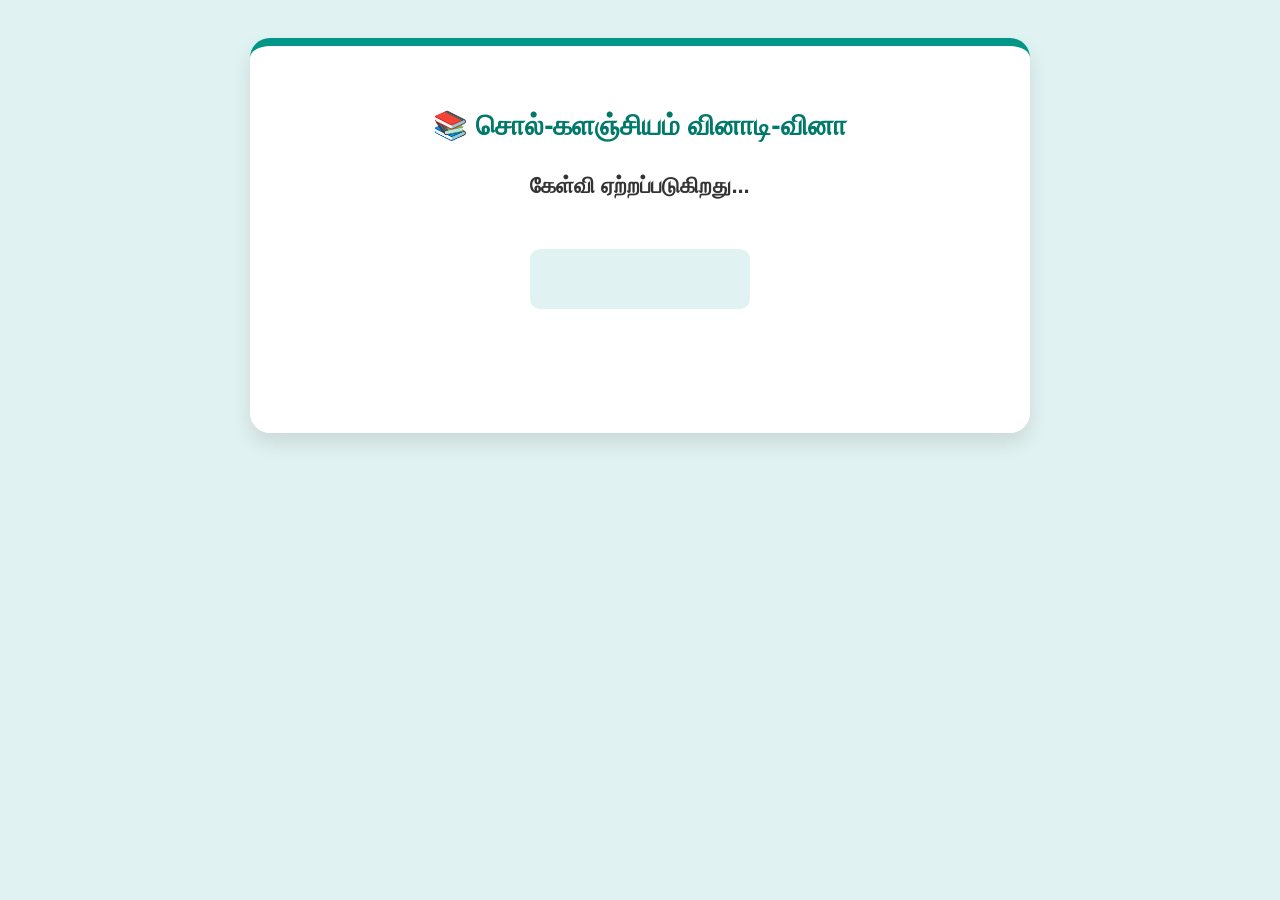
==== templates/index.html @ d29a8663 "Add files via upload" ====
<!DOCTYPE html>
<html lang="ta">
<head>
    <meta charset="UTF-8">
    <title>சொல்-களஞ்சியம்</title>
    <style>
        body { font-family: 'Segoe UI', Tahoma, Geneva, Verdana, sans-serif; background-color: #e0f2f1; text-align: center; padding: 30px; }
        .card { background: white; padding: 40px; border-radius: 20px; box-shadow: 0 10px 20px rgba(0,0,0,0.1); max-width: 700px; margin: auto; border-top: 8px solid #009688; }
        h2 { color: #00796b; margin-bottom: 30px; font-size: 28px;}
        .question { font-size: 22px; color: #333; margin-bottom: 15px; font-weight: bold;}
        .sentence { font-size: 20px; color: #555; margin-bottom: 30px; line-height: 1.5; }
        .letters-container { margin-top: 20px; min-height: 60px; }
        .letter-btn { background-color: #ff9800; color: white; border: none; padding: 15px 25px; font-size: 26px; margin: 8px; border-radius: 12px; cursor: pointer; box-shadow: 0 5px #e68a00; transition: 0.2s; font-weight: bold;}
        .letter-btn:active { box-shadow: 0 0 #e68a00; transform: translateY(5px); }
        .answer-box { font-size: 28px; font-weight: bold; color: #00796b; margin-top: 20px; min-height: 40px; padding: 10px; border-radius: 10px; background-color: #e0f2f1; display: inline-block; min-width: 200px; }
        .next-btn { background-color: #4CAF50; color: white; padding: 12px 25px; font-size: 20px; border: none; border-radius: 8px; cursor: pointer; margin-top: 30px; display: none; box-shadow: 0 4px #388E3C; }
        .next-btn:active { box-shadow: 0 0 #388E3C; transform: translateY(4px); }
        .blank { color: #ff5722; font-weight: bold; }
    </style>
</head>
<body>
    <div class="card">
        <h2>📚 சொல்-களஞ்சியம் வினாடி-வினா</h2>
        <div id="question" class="question">கேள்வி ஏற்றப்படுகிறது...</div>
        <div id="sentence" class="sentence"></div>
        
        <div id="answer-area" class="answer-box">விடையைச் சேர்க்கவும்</div><br>
        <div id="letters-area" class="letters-container"></div>
        
        <button id="next-btn" class="next-btn" onclick="fetchQuestion()">அடுத்த கேள்வி ➔</button>
    </div>

    <script>
        let currentCorrectWord = "";
        let currentAnswer = "";

        function fetchQuestion() {
            document.getElementById('next-btn').style.display = 'none';
            document.getElementById('answer-area').innerHTML = "";
            document.getElementById('answer-area').style.color = "#00796b";
            currentAnswer = "";
            
            fetch('/get_question')
                .then(response => response.json())
                .then(data => {
                    document.getElementById('question').innerHTML = "❓ " + data.question;
                    document.getElementById('sentence').innerHTML = data.sentence;
                    currentCorrectWord = data.correct_word;
                    
                    let lettersHTML = "";
                    data.jumbled_letters.forEach(letter => {
                        lettersHTML += `<button class="letter-btn" onclick="addLetter('${letter}', this)">${letter}</button>`;
                    });
                    document.getElementById('letters-area').innerHTML = lettersHTML;
                });
        }

        function addLetter(letter, btnElement) {
            currentAnswer += letter;
            document.getElementById('answer-area').innerHTML = currentAnswer;
            btnElement.style.display = 'none'; 
            
            if (currentAnswer.length === currentCorrectWord.length) {
                if (currentAnswer === currentCorrectWord) {
                    document.getElementById('answer-area').innerHTML += " ✅ சிறப்பு!";
                    document.getElementById('answer-area').style.color = "green";
                    document.getElementById('next-btn').style.display = 'inline-block';
                } else {
                    document.getElementById('answer-area').innerHTML += " ❌ தவறு";
                    document.getElementById('answer-area').style.color = "red";
                    setTimeout(() => {
                        document.getElementById('answer-area').innerHTML = "";
                        currentAnswer = "";
                        let buttons = document.querySelectorAll('.letter-btn');
                        buttons.forEach(btn => btn.style.display = 'inline-block');
                    }, 1500);
                }
            }
        }

        window.onload = fetchQuestion; 
    </script>
</body>
</html>
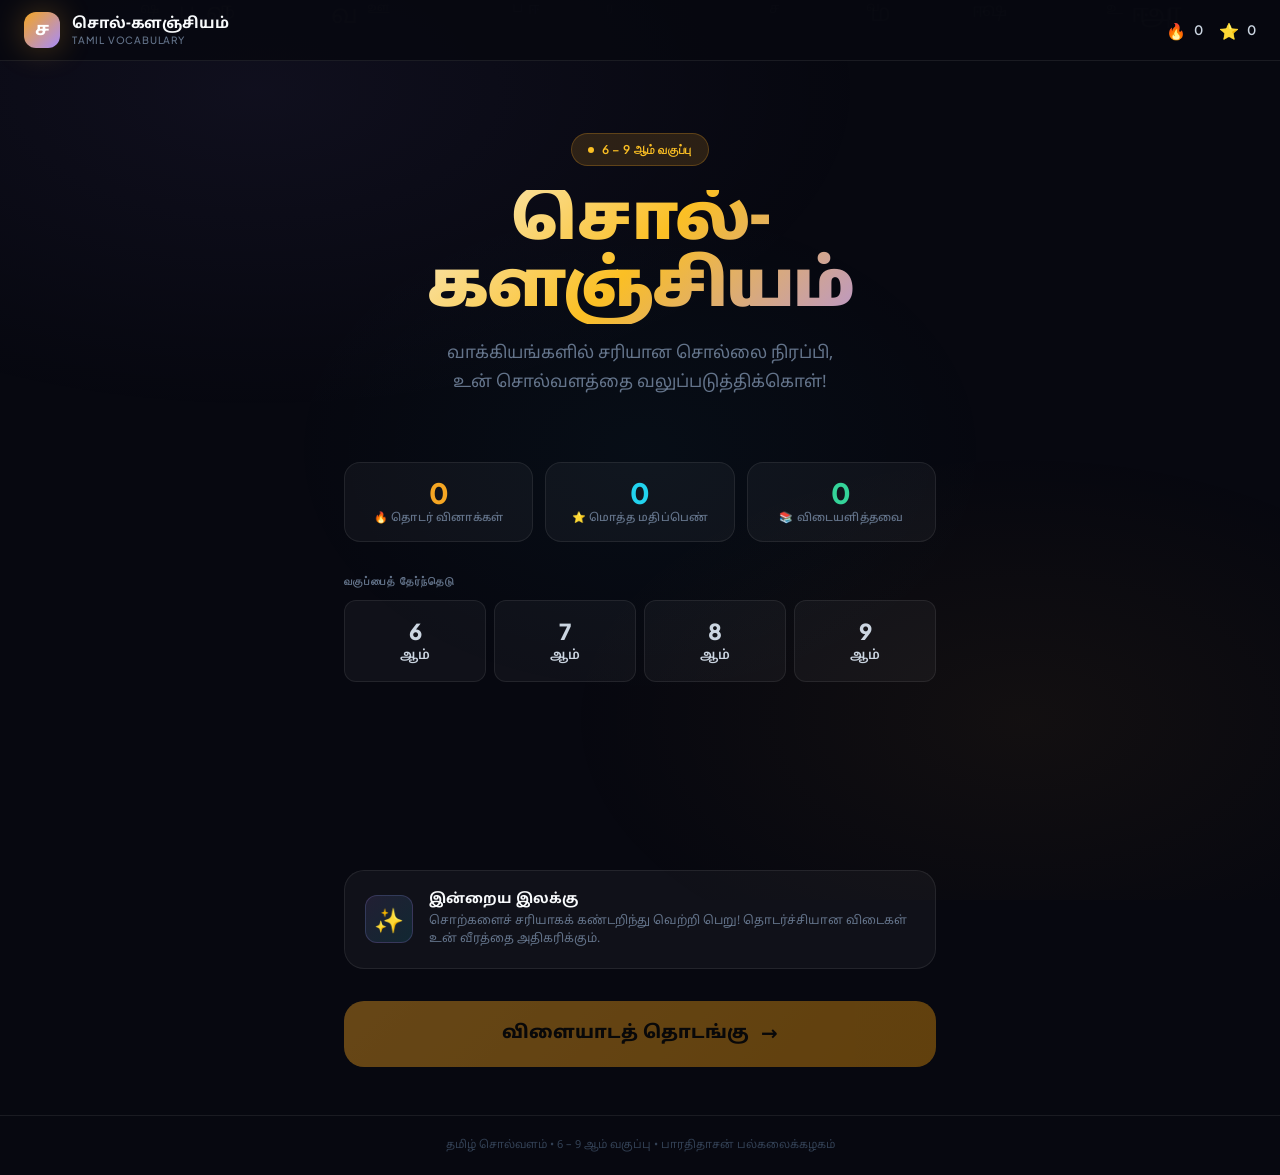
==== commit 4ac4823a: "Update index.html" ====
--- a/templates/index.html
+++ b/templates/index.html
@@ -1,85 +1,2337 @@
-
 <!DOCTYPE html>
-<html lang="ta">
+<html lang="ta" dir="ltr">
 <head>
-    <meta charset="UTF-8">
-    <title>சொல்-களஞ்சியம்</title>
-    <style>
-        body { font-family: 'Segoe UI', Tahoma, Geneva, Verdana, sans-serif; background-color: #e0f2f1; text-align: center; padding: 30px; }
-        .card { background: white; padding: 40px; border-radius: 20px; box-shadow: 0 10px 20px rgba(0,0,0,0.1); max-width: 700px; margin: auto; border-top: 8px solid #009688; }
-        h2 { color: #00796b; margin-bottom: 30px; font-size: 28px;}
-        .question { font-size: 22px; color: #333; margin-bottom: 15px; font-weight: bold;}
-        .sentence { font-size: 20px; color: #555; margin-bottom: 30px; line-height: 1.5; }
-        .letters-container { margin-top: 20px; min-height: 60px; }
-        .letter-btn { background-color: #ff9800; color: white; border: none; padding: 15px 25px; font-size: 26px; margin: 8px; border-radius: 12px; cursor: pointer; box-shadow: 0 5px #e68a00; transition: 0.2s; font-weight: bold;}
-        .letter-btn:active { box-shadow: 0 0 #e68a00; transform: translateY(5px); }
-        .answer-box { font-size: 28px; font-weight: bold; color: #00796b; margin-top: 20px; min-height: 40px; padding: 10px; border-radius: 10px; background-color: #e0f2f1; display: inline-block; min-width: 200px; }
-        .next-btn { background-color: #4CAF50; color: white; padding: 12px 25px; font-size: 20px; border: none; border-radius: 8px; cursor: pointer; margin-top: 30px; display: none; box-shadow: 0 4px #388E3C; }
-        .next-btn:active { box-shadow: 0 0 #388E3C; transform: translateY(4px); }
-        .blank { color: #ff5722; font-weight: bold; }
-    </style>
+<meta charset="UTF-8">
+<meta name="viewport" content="width=device-width, initial-scale=1.0, viewport-fit=cover">
+<meta name="theme-color" content="#0C0E1A">
+<meta name="description" content="சொல்-களஞ்சியம் — 6 முதல் 9 ஆம் வகுப்பு மாணவர்களுக்கான தமிழ் சொல்வளம் வினாடிவினா">
+<title>சொல்-களஞ்சியம் | தமிழ் சொல்வளம்</title>
+
+<link rel="preconnect" href="https://fonts.googleapis.com">
+<link rel="preconnect" href="https://fonts.gstatic.com" crossorigin>
+<link href="https://fonts.googleapis.com/css2?family=Noto+Sans+Tamil:wght@300;400;500;600;700;800;900&family=Plus+Jakarta+Sans:wght@300;400;500;600;700;800&display=swap" rel="stylesheet">
+
+<style>
+/* ═══════════════════════════════════════════════
+   DESIGN TOKENS — 8-point grid system
+═══════════════════════════════════════════════ */
+:root {
+  /* Spacing — 8px grid */
+  --s1: 4px;  --s2: 8px;  --s3: 12px; --s4: 16px;
+  --s5: 20px; --s6: 24px; --s8: 32px; --s10: 40px;
+  --s12: 48px; --s16: 64px; --s20: 80px;
+
+  /* Color Palette */
+  --bg0: #070810;
+  --bg1: #0C0E1A;
+  --bg2: #111328;
+  --bg3: #181B35;
+  --glass: rgba(255,255,255,0.04);
+  --glass-hover: rgba(255,255,255,0.07);
+  --border: rgba(255,255,255,0.08);
+  --border-hover: rgba(255,255,255,0.16);
+
+  --gold: #F5A623;
+  --gold-bright: #FBBF24;
+  --gold-dim: rgba(245,166,35,0.15);
+  --gold-glow: rgba(245,166,35,0.35);
+
+  --cyan: #22D3EE;
+  --cyan-dim: rgba(34,211,238,0.12);
+  --violet: #A78BFA;
+  --violet-dim: rgba(167,139,250,0.12);
+
+  --emerald: #34D399;
+  --emerald-dim: rgba(52,211,153,0.12);
+  --emerald-glow: rgba(52,211,153,0.3);
+
+  --rose: #FB7185;
+  --rose-dim: rgba(251,113,133,0.12);
+  --rose-glow: rgba(251,113,133,0.3);
+
+  --amber: #FCD34D;
+  --sky: #38BDF8;
+
+  --text0: #F8FAFC;
+  --text1: #CBD5E1;
+  --text2: #64748B;
+  --text3: #334155;
+
+  /* Typography */
+  --font-ui: 'Plus Jakarta Sans', system-ui, sans-serif;
+  --font-tamil: 'Noto Sans Tamil', system-ui, sans-serif;
+
+  /* Radius */
+  --r-sm: 8px; --r-md: 12px; --r-lg: 16px;
+  --r-xl: 20px; --r-2xl: 28px; --r-full: 9999px;
+
+  /* Shadows */
+  --shadow-sm: 0 1px 3px rgba(0,0,0,0.5);
+  --shadow-md: 0 4px 16px rgba(0,0,0,0.5);
+  --shadow-lg: 0 8px 32px rgba(0,0,0,0.6);
+  --shadow-gold: 0 0 32px rgba(245,166,35,0.3);
+  --shadow-emerald: 0 0 24px rgba(52,211,153,0.3);
+  --shadow-rose: 0 0 24px rgba(251,113,133,0.3);
+
+  /* Easing */
+  --ease-out: cubic-bezier(0.16,1,0.3,1);
+  --ease-bounce: cubic-bezier(0.34,1.56,0.64,1);
+  --ease-in-out: cubic-bezier(0.4,0,0.2,1);
+
+  /* Transitions */
+  --t-fast: 120ms var(--ease-in-out);
+  --t-base: 240ms var(--ease-out);
+  --t-slow: 400ms var(--ease-out);
+}
+
+/* ═══════════════════════════════════════════════
+   RESET & BASE
+═══════════════════════════════════════════════ */
+*, *::before, *::after { box-sizing: border-box; margin: 0; padding: 0; }
+
+html {
+  scroll-behavior: smooth;
+  -webkit-font-smoothing: antialiased;
+  -moz-osx-font-smoothing: grayscale;
+}
+
+body {
+  font-family: var(--font-ui);
+  background: var(--bg0);
+  color: var(--text0);
+  min-height: 100dvh;
+  overflow-x: hidden;
+  position: relative;
+}
+
+/* Animated star/particle background */
+body::before {
+  content: '';
+  position: fixed;
+  inset: 0;
+  background:
+    radial-gradient(ellipse 80% 60% at 20% 10%, rgba(167,139,250,0.06) 0%, transparent 60%),
+    radial-gradient(ellipse 60% 50% at 80% 80%, rgba(245,166,35,0.05) 0%, transparent 60%),
+    radial-gradient(ellipse 40% 40% at 50% 50%, rgba(34,211,238,0.03) 0%, transparent 70%);
+  pointer-events: none;
+  z-index: 0;
+}
+
+/* Floating Tamil letter particles */
+#particles {
+  position: fixed; inset: 0;
+  pointer-events: none; z-index: 0;
+  overflow: hidden;
+}
+.particle {
+  position: absolute;
+  font-family: var(--font-tamil);
+  font-size: 18px;
+  color: rgba(255,255,255,0.04);
+  animation: floatUp linear infinite;
+  user-select: none;
+}
+@keyframes floatUp {
+  from { transform: translateY(110vh) rotate(0deg); opacity: 0; }
+  10%  { opacity: 1; }
+  90%  { opacity: 1; }
+  to   { transform: translateY(-10vh) rotate(360deg); opacity: 0; }
+}
+
+/* ═══════════════════════════════════════════════
+   LAYOUT & SCREENS
+═══════════════════════════════════════════════ */
+.app-wrapper {
+  position: relative;
+  z-index: 1;
+  min-height: 100dvh;
+  display: flex;
+  flex-direction: column;
+}
+
+.screen {
+  display: none;
+  flex-direction: column;
+  min-height: 100dvh;
+  animation: screenIn 0.4s var(--ease-out) both;
+}
+.screen.active { display: flex; }
+
+@keyframes screenIn {
+  from { opacity: 0; transform: translateY(16px); }
+  to   { opacity: 1; transform: translateY(0); }
+}
+@keyframes screenOut {
+  from { opacity: 1; transform: translateY(0); }
+  to   { opacity: 0; transform: translateY(-16px); }
+}
+
+/* ═══════════════════════════════════════════════
+   NAVBAR
+═══════════════════════════════════════════════ */
+.navbar {
+  position: sticky; top: 0; z-index: 100;
+  display: flex; align-items: center; justify-content: space-between;
+  padding: var(--s3) var(--s6);
+  background: rgba(7,8,16,0.8);
+  backdrop-filter: blur(20px) saturate(180%);
+  -webkit-backdrop-filter: blur(20px) saturate(180%);
+  border-bottom: 1px solid var(--border);
+}
+
+.nav-logo {
+  display: flex; align-items: center; gap: var(--s3);
+  text-decoration: none; color: inherit;
+}
+.nav-logo-icon {
+  width: 36px; height: 36px;
+  background: linear-gradient(135deg, var(--gold), var(--violet));
+  border-radius: var(--r-md);
+  display: flex; align-items: center; justify-content: center;
+  font-family: var(--font-tamil);
+  font-size: 18px; font-weight: 700;
+  color: #fff;
+  box-shadow: var(--shadow-gold);
+  flex-shrink: 0;
+}
+.nav-logo-text {
+  font-family: var(--font-tamil);
+  font-size: 15px; font-weight: 700;
+  letter-spacing: -0.01em;
+  color: var(--text0);
+}
+.nav-logo-sub {
+  font-family: var(--font-ui);
+  font-size: 10px; font-weight: 500;
+  color: var(--text2);
+  letter-spacing: 0.08em;
+  text-transform: uppercase;
+}
+
+.nav-stats {
+  display: flex; align-items: center; gap: var(--s4);
+}
+.nav-stat {
+  display: flex; align-items: center; gap: var(--s2);
+  font-size: 13px; font-weight: 600; color: var(--text1);
+}
+.nav-stat-icon { font-size: 16px; }
+.nav-stat.streak .nav-stat-icon { color: var(--gold); }
+.nav-stat.score .nav-stat-icon { color: var(--cyan); }
+
+/* ═══════════════════════════════════════════════
+   HOME SCREEN
+═══════════════════════════════════════════════ */
+.home-content {
+  flex: 1;
+  max-width: 640px; width: 100%;
+  margin: 0 auto;
+  padding: var(--s10) var(--s6) var(--s12);
+  display: flex; flex-direction: column; gap: var(--s8);
+}
+
+/* Hero */
+.hero {
+  text-align: center;
+  padding: var(--s8) 0;
+}
+.hero-badge {
+  display: inline-flex; align-items: center; gap: var(--s2);
+  background: var(--gold-dim);
+  border: 1px solid rgba(245,166,35,0.25);
+  border-radius: var(--r-full);
+  padding: var(--s2) var(--s4);
+  font-size: 12px; font-weight: 600;
+  color: var(--gold-bright);
+  letter-spacing: 0.05em;
+  margin-bottom: var(--s6);
+  text-transform: uppercase;
+}
+.hero-badge-dot {
+  width: 6px; height: 6px;
+  border-radius: 50%;
+  background: var(--gold-bright);
+  animation: pulse 2s ease-in-out infinite;
+}
+@keyframes pulse {
+  0%,100% { opacity: 1; transform: scale(1); }
+  50% { opacity: 0.5; transform: scale(0.7); }
+}
+
+.hero-title {
+  font-family: var(--font-tamil);
+  font-size: clamp(36px, 8vw, 64px);
+  font-weight: 900;
+  line-height: 1.05;
+  letter-spacing: -0.03em;
+  background: linear-gradient(135deg, var(--text0) 0%, var(--gold-bright) 50%, var(--violet) 100%);
+  -webkit-background-clip: text;
+  -webkit-text-fill-color: transparent;
+  background-clip: text;
+  margin-bottom: var(--s4);
+}
+.hero-subtitle {
+  font-family: var(--font-tamil);
+  font-size: clamp(14px, 3vw, 17px);
+  font-weight: 400;
+  color: var(--text2);
+  line-height: 1.7;
+  max-width: 400px; margin: 0 auto;
+}
+
+/* Stats Row */
+.stats-row {
+  display: grid;
+  grid-template-columns: repeat(3, 1fr);
+  gap: var(--s3);
+}
+.stat-card {
+  background: var(--glass);
+  border: 1px solid var(--border);
+  border-radius: var(--r-lg);
+  padding: var(--s4) var(--s3);
+  text-align: center;
+  transition: background var(--t-fast), border-color var(--t-fast), transform var(--t-base);
+}
+.stat-card:hover {
+  background: var(--glass-hover);
+  border-color: var(--border-hover);
+  transform: translateY(-2px);
+}
+.stat-value {
+  font-size: 28px; font-weight: 800;
+  line-height: 1;
+  margin-bottom: var(--s1);
+}
+.stat-label {
+  font-family: var(--font-tamil);
+  font-size: 11px; font-weight: 500;
+  color: var(--text2);
+  letter-spacing: 0.02em;
+}
+.stat-card.streak-card .stat-value { color: var(--gold); }
+.stat-card.score-card  .stat-value { color: var(--cyan); }
+.stat-card.count-card  .stat-value { color: var(--emerald); }
+
+/* Selection Section */
+.section-label {
+  font-size: 11px; font-weight: 700;
+  letter-spacing: 0.1em;
+  text-transform: uppercase;
+  color: var(--text2);
+  margin-bottom: var(--s3);
+}
+
+.class-grid {
+  display: grid;
+  grid-template-columns: repeat(4, 1fr);
+  gap: var(--s2);
+}
+.class-btn {
+  background: var(--glass);
+  border: 1px solid var(--border);
+  border-radius: var(--r-md);
+  padding: var(--s4) var(--s2);
+  font-family: var(--font-tamil);
+  font-size: 13px; font-weight: 600;
+  color: var(--text1);
+  cursor: pointer;
+  transition: all var(--t-fast);
+  text-align: center;
+  line-height: 1.3;
+}
+.class-btn:hover {
+  background: var(--glass-hover);
+  border-color: var(--border-hover);
+  color: var(--text0);
+  transform: translateY(-1px);
+}
+.class-btn.selected {
+  background: var(--gold-dim);
+  border-color: rgba(245,166,35,0.4);
+  color: var(--gold-bright);
+  box-shadow: 0 0 0 1px rgba(245,166,35,0.2) inset;
+}
+.class-num {
+  font-family: var(--font-ui);
+  font-size: 22px; font-weight: 800;
+  display: block;
+  margin-bottom: 2px;
+}
+
+.unit-grid {
+  display: grid;
+  grid-template-columns: repeat(3, 1fr);
+  gap: var(--s3);
+}
+.unit-btn {
+  background: var(--glass);
+  border: 1px solid var(--border);
+  border-radius: var(--r-lg);
+  padding: var(--s5) var(--s4);
+  font-family: var(--font-tamil);
+  font-size: 14px; font-weight: 600;
+  color: var(--text1);
+  cursor: pointer;
+  transition: all var(--t-base);
+  text-align: center;
+  position: relative;
+  overflow: hidden;
+}
+.unit-btn::before {
+  content: '';
+  position: absolute; inset: 0;
+  background: linear-gradient(135deg, var(--gold-dim), transparent);
+  opacity: 0;
+  transition: opacity var(--t-fast);
+}
+.unit-btn:hover::before { opacity: 1; }
+.unit-btn:hover {
+  border-color: var(--border-hover);
+  color: var(--text0);
+  transform: translateY(-2px);
+  box-shadow: var(--shadow-sm);
+}
+.unit-btn.selected {
+  background: var(--gold-dim);
+  border-color: rgba(245,166,35,0.4);
+  color: var(--gold-bright);
+}
+.unit-num {
+  font-family: var(--font-ui);
+  font-size: 28px; font-weight: 800;
+  display: block;
+  margin-bottom: var(--s1);
+}
+.unit-label { font-size: 12px; color: inherit; opacity: 0.8; }
+
+/* CTA Button */
+.cta-btn {
+  width: 100%;
+  padding: var(--s5) var(--s8);
+  background: linear-gradient(135deg, var(--gold) 0%, #E8960A 100%);
+  border: none;
+  border-radius: var(--r-xl);
+  font-family: var(--font-tamil);
+  font-size: 18px; font-weight: 800;
+  color: #0C0A00;
+  cursor: pointer;
+  transition: all var(--t-base);
+  display: flex; align-items: center; justify-content: center;
+  gap: var(--s3);
+  position: relative;
+  overflow: hidden;
+  box-shadow: 0 8px 24px rgba(245,166,35,0.4), 0 0 0 1px rgba(255,255,255,0.1) inset;
+}
+.cta-btn::after {
+  content: '';
+  position: absolute; inset: 0;
+  background: linear-gradient(135deg, rgba(255,255,255,0.15), transparent);
+  opacity: 0;
+  transition: opacity var(--t-fast);
+}
+.cta-btn:hover::after { opacity: 1; }
+.cta-btn:hover {
+  transform: translateY(-2px);
+  box-shadow: 0 12px 32px rgba(245,166,35,0.5), 0 0 0 1px rgba(255,255,255,0.15) inset;
+}
+.cta-btn:active { transform: translateY(0); }
+.cta-btn:disabled {
+  opacity: 0.4; cursor: not-allowed;
+  transform: none; box-shadow: none;
+}
+.cta-arrow {
+  font-size: 20px;
+  transition: transform var(--t-fast);
+}
+.cta-btn:hover .cta-arrow { transform: translateX(4px); }
+
+/* Daily Goal Card */
+.goal-card {
+  background: var(--glass);
+  border: 1px solid var(--border);
+  border-radius: var(--r-xl);
+  padding: var(--s5);
+  display: flex; align-items: center; gap: var(--s4);
+}
+.goal-icon {
+  width: 48px; height: 48px; flex-shrink: 0;
+  background: linear-gradient(135deg, var(--violet-dim), var(--cyan-dim));
+  border: 1px solid rgba(167,139,250,0.2);
+  border-radius: var(--r-md);
+  display: flex; align-items: center; justify-content: center;
+  font-size: 24px;
+}
+.goal-title {
+  font-family: var(--font-tamil);
+  font-size: 14px; font-weight: 700;
+  color: var(--text0);
+  margin-bottom: var(--s1);
+}
+.goal-desc {
+  font-family: var(--font-tamil);
+  font-size: 12px; color: var(--text2);
+  line-height: 1.5;
+}
+
+/* ═══════════════════════════════════════════════
+   QUIZ SCREEN
+═══════════════════════════════════════════════ */
+.quiz-container {
+  flex: 1;
+  max-width: 640px; width: 100%;
+  margin: 0 auto;
+  padding: var(--s6) var(--s6) var(--s12);
+  display: flex; flex-direction: column; gap: var(--s5);
+}
+
+/* Progress Header */
+.quiz-progress-header {
+  display: flex; align-items: center; gap: var(--s4);
+}
+.back-btn {
+  width: 36px; height: 36px; flex-shrink: 0;
+  background: var(--glass);
+  border: 1px solid var(--border);
+  border-radius: var(--r-md);
+  display: flex; align-items: center; justify-content: center;
+  cursor: pointer;
+  color: var(--text1);
+  font-size: 18px;
+  transition: all var(--t-fast);
+}
+.back-btn:hover {
+  background: var(--glass-hover);
+  border-color: var(--border-hover);
+  color: var(--text0);
+}
+.progress-info { flex: 1; }
+.progress-bar-track {
+  height: 6px;
+  background: rgba(255,255,255,0.06);
+  border-radius: var(--r-full);
+  overflow: hidden;
+  margin-bottom: var(--s2);
+}
+.progress-bar-fill {
+  height: 100%;
+  border-radius: var(--r-full);
+  background: linear-gradient(90deg, var(--gold), var(--amber));
+  transition: width 0.5s var(--ease-out);
+  box-shadow: 0 0 8px rgba(245,166,35,0.5);
+}
+.progress-text {
+  font-size: 12px; font-weight: 600; color: var(--text2);
+  display: flex; justify-content: space-between; align-items: center;
+}
+.progress-count { color: var(--gold); }
+
+/* Streak Indicator */
+.streak-indicator {
+  display: flex; align-items: center; gap: var(--s1);
+  background: var(--gold-dim);
+  border: 1px solid rgba(245,166,35,0.2);
+  border-radius: var(--r-full);
+  padding: var(--s1) var(--s3);
+  font-size: 13px; font-weight: 700; color: var(--gold-bright);
+  white-space: nowrap;
+}
+.streak-flame {
+  font-size: 16px;
+  animation: flamePulse 1.5s ease-in-out infinite;
+}
+@keyframes flamePulse {
+  0%,100% { transform: scale(1) rotate(-3deg); }
+  50% { transform: scale(1.15) rotate(3deg); }
+}
+
+/* Question Card */
+.question-card {
+  background: var(--bg2);
+  border: 1px solid var(--border);
+  border-radius: var(--r-2xl);
+  padding: var(--s8) var(--s6);
+  position: relative;
+  overflow: hidden;
+}
+.question-card::before {
+  content: '';
+  position: absolute; top: 0; left: 0; right: 0;
+  height: 2px;
+  background: linear-gradient(90deg, var(--gold), var(--violet), var(--cyan));
+  border-radius: var(--r-2xl) var(--r-2xl) 0 0;
+}
+
+.question-meta {
+  display: flex; align-items: center; gap: var(--s3);
+  margin-bottom: var(--s6);
+}
+.question-chip {
+  display: inline-flex; align-items: center; gap: var(--s1);
+  background: var(--glass);
+  border: 1px solid var(--border);
+  border-radius: var(--r-full);
+  padding: 4px var(--s3);
+  font-size: 11px; font-weight: 600;
+  color: var(--text2);
+  letter-spacing: 0.05em;
+}
+.question-hint-btn {
+  margin-left: auto;
+  background: var(--violet-dim);
+  border: 1px solid rgba(167,139,250,0.2);
+  border-radius: var(--r-full);
+  padding: 4px var(--s3);
+  font-size: 11px; font-weight: 600; color: var(--violet);
+  cursor: pointer;
+  transition: all var(--t-fast);
+  display: flex; align-items: center; gap: var(--s1);
+}
+.question-hint-btn:hover {
+  background: rgba(167,139,250,0.2);
+  border-color: rgba(167,139,250,0.35);
+}
+
+.question-instruction {
+  font-family: var(--font-tamil);
+  font-size: 13px; font-weight: 500;
+  color: var(--text2);
+  margin-bottom: var(--s4);
+}
+
+.question-sentence {
+  font-family: var(--font-tamil);
+  font-size: clamp(18px, 4vw, 24px);
+  font-weight: 600;
+  color: var(--text0);
+  line-height: 1.8;
+  word-break: break-word;
+}
+.blank {
+  display: inline-flex; align-items: center; justify-content: center;
+  min-width: 120px;
+  padding: 2px var(--s3);
+  background: rgba(245,166,35,0.08);
+  border-bottom: 2.5px solid var(--gold);
+  border-radius: 4px;
+  font-size: inherit;
+  font-weight: 800;
+  color: var(--gold-bright);
+  vertical-align: middle;
+  letter-spacing: 0.1em;
+  transition: all 0.3s var(--ease-out);
+}
+.blank.empty { color: transparent; min-width: 120px; }
+.blank.correct {
+  background: var(--emerald-dim);
+  border-color: var(--emerald);
+  color: var(--emerald);
+  animation: correctBounce 0.5s var(--ease-bounce);
+}
+.blank.wrong {
+  background: var(--rose-dim);
+  border-color: var(--rose);
+  color: var(--rose);
+  animation: wrongShake 0.4s ease-in-out;
+}
+@keyframes correctBounce {
+  0% { transform: scale(1); }
+  40% { transform: scale(1.12); }
+  100% { transform: scale(1); }
+}
+@keyframes wrongShake {
+  0%,100% { transform: translateX(0); }
+  20% { transform: translateX(-8px); }
+  40% { transform: translateX(8px); }
+  60% { transform: translateX(-5px); }
+  80% { transform: translateX(5px); }
+}
+
+.hint-display {
+  margin-top: var(--s4);
+  padding: var(--s3) var(--s4);
+  background: var(--violet-dim);
+  border: 1px solid rgba(167,139,250,0.2);
+  border-radius: var(--r-md);
+  font-family: var(--font-tamil);
+  font-size: 13px; color: var(--violet);
+  display: none;
+}
+.hint-display.visible { display: block; animation: fadeSlideIn 0.3s var(--ease-out); }
+
+/* Answer Input Area */
+.answer-area {
+  display: flex; flex-direction: column; gap: var(--s3);
+}
+
+.answer-input-wrap {
+  position: relative;
+}
+.answer-input {
+  width: 100%;
+  background: var(--bg3);
+  border: 2px solid var(--border);
+  border-radius: var(--r-xl);
+  padding: var(--s4) var(--s6);
+  font-family: var(--font-tamil);
+  font-size: 20px; font-weight: 600;
+  color: var(--text0);
+  outline: none;
+  transition: border-color var(--t-fast), box-shadow var(--t-fast), background var(--t-fast);
+  caret-color: var(--gold);
+  text-align: center;
+}
+.answer-input::placeholder {
+  color: var(--text3);
+  font-weight: 400;
+  font-size: 16px;
+}
+.answer-input:focus {
+  border-color: rgba(245,166,35,0.5);
+  box-shadow: 0 0 0 4px rgba(245,166,35,0.08), var(--shadow-sm);
+  background: var(--bg2);
+}
+.answer-input.correct {
+  border-color: var(--emerald);
+  box-shadow: 0 0 0 4px var(--emerald-dim), var(--shadow-emerald);
+  color: var(--emerald);
+}
+.answer-input.wrong {
+  border-color: var(--rose);
+  box-shadow: 0 0 0 4px var(--rose-dim), var(--shadow-rose);
+  color: var(--rose);
+}
+.answer-input:disabled {
+  opacity: 0.7; cursor: default;
+}
+
+.clear-btn {
+  position: absolute; right: var(--s4); top: 50%;
+  transform: translateY(-50%);
+  width: 28px; height: 28px;
+  background: var(--glass);
+  border: 1px solid var(--border);
+  border-radius: 50%;
+  display: flex; align-items: center; justify-content: center;
+  cursor: pointer;
+  color: var(--text2);
+  font-size: 14px;
+  transition: all var(--t-fast);
+  opacity: 0;
+}
+.answer-input-wrap:has(.answer-input:not(:placeholder-shown)) .clear-btn { opacity: 1; }
+.clear-btn:hover { background: var(--rose-dim); color: var(--rose); border-color: rgba(251,113,133,0.3); }
+
+/* Action Buttons */
+.action-buttons {
+  display: grid;
+  grid-template-columns: 1fr 2fr;
+  gap: var(--s3);
+}
+.btn-skip {
+  background: var(--glass);
+  border: 1px solid var(--border);
+  border-radius: var(--r-xl);
+  padding: var(--s4) var(--s5);
+  font-family: var(--font-tamil);
+  font-size: 15px; font-weight: 600;
+  color: var(--text2);
+  cursor: pointer;
+  transition: all var(--t-fast);
+}
+.btn-skip:hover {
+  background: var(--glass-hover);
+  border-color: var(--border-hover);
+  color: var(--text1);
+}
+.btn-submit {
+  background: linear-gradient(135deg, var(--gold) 0%, #E8960A 100%);
+  border: none;
+  border-radius: var(--r-xl);
+  padding: var(--s4) var(--s6);
+  font-family: var(--font-tamil);
+  font-size: 16px; font-weight: 800;
+  color: #0C0A00;
+  cursor: pointer;
+  transition: all var(--t-base);
+  display: flex; align-items: center; justify-content: center;
+  gap: var(--s2);
+  box-shadow: 0 4px 16px rgba(245,166,35,0.35);
+}
+.btn-submit:hover {
+  transform: translateY(-1px);
+  box-shadow: 0 6px 24px rgba(245,166,35,0.5);
+}
+.btn-submit:active { transform: translateY(0); }
+.btn-submit:disabled { opacity: 0.5; cursor: not-allowed; transform: none; }
+
+.btn-next {
+  display: none;
+  width: 100%;
+  background: var(--emerald);
+  border: none;
+  border-radius: var(--r-xl);
+  padding: var(--s4) var(--s6);
+  font-family: var(--font-tamil);
+  font-size: 16px; font-weight: 800;
+  color: #001A0D;
+  cursor: pointer;
+  transition: all var(--t-base);
+  align-items: center; justify-content: center;
+  gap: var(--s2);
+  box-shadow: 0 4px 16px var(--emerald-glow);
+  animation: fadeSlideIn 0.3s var(--ease-out);
+}
+.btn-next.visible {
+  display: flex;
+}
+.btn-next:hover {
+  transform: translateY(-1px);
+  box-shadow: 0 6px 24px var(--emerald-glow);
+  filter: brightness(1.05);
+}
+
+@keyframes fadeSlideIn {
+  from { opacity: 0; transform: translateY(8px); }
+  to   { opacity: 1; transform: translateY(0); }
+}
+
+/* Feedback Toast */
+.feedback-toast {
+  position: fixed;
+  top: 80px; left: 50%; transform: translateX(-50%) translateY(-20px);
+  z-index: 200;
+  display: flex; align-items: center; gap: var(--s3);
+  padding: var(--s3) var(--s5);
+  border-radius: var(--r-full);
+  font-family: var(--font-tamil);
+  font-size: 15px; font-weight: 700;
+  opacity: 0;
+  transition: all 0.35s var(--ease-out);
+  white-space: nowrap;
+  pointer-events: none;
+}
+.feedback-toast.show {
+  opacity: 1;
+  transform: translateX(-50%) translateY(0);
+}
+.feedback-toast.correct-toast {
+  background: var(--emerald);
+  color: #001A0D;
+  box-shadow: 0 8px 24px var(--emerald-glow);
+}
+.feedback-toast.wrong-toast {
+  background: var(--rose);
+  color: #2D0010;
+  box-shadow: 0 8px 24px var(--rose-glow);
+}
+
+/* Score Popup Animation */
+.score-popup {
+  position: fixed;
+  font-family: var(--font-ui);
+  font-size: 22px; font-weight: 800;
+  color: var(--gold-bright);
+  pointer-events: none;
+  z-index: 300;
+  animation: scoreFloat 1s var(--ease-out) forwards;
+  text-shadow: 0 0 12px var(--gold-glow);
+}
+@keyframes scoreFloat {
+  0%   { opacity: 1; transform: translateY(0) scale(1); }
+  60%  { opacity: 1; transform: translateY(-40px) scale(1.2); }
+  100% { opacity: 0; transform: translateY(-70px) scale(0.9); }
+}
+
+/* ═══════════════════════════════════════════════
+   RESULTS SCREEN
+═══════════════════════════════════════════════ */
+.results-container {
+  flex: 1;
+  max-width: 640px; width: 100%;
+  margin: 0 auto;
+  padding: var(--s8) var(--s6) var(--s12);
+  display: flex; flex-direction: column; gap: var(--s6);
+}
+
+/* Score Ring */
+.score-ring-wrap {
+  display: flex; flex-direction: column; align-items: center; gap: var(--s4);
+}
+.score-ring-svg { filter: drop-shadow(0 0 20px rgba(245,166,35,0.3)); }
+.score-ring-text { text-anchor: middle; }
+
+.results-grade {
+  font-family: var(--font-tamil);
+  font-size: clamp(22px, 5vw, 30px);
+  font-weight: 800;
+  text-align: center;
+  line-height: 1.3;
+}
+.grade-emoji { font-size: 40px; display: block; margin-bottom: var(--s2); }
+
+/* Stats Grid */
+.results-stats {
+  display: grid;
+  grid-template-columns: repeat(2, 1fr);
+  gap: var(--s3);
+}
+.result-stat-card {
+  background: var(--glass);
+  border: 1px solid var(--border);
+  border-radius: var(--r-lg);
+  padding: var(--s4) var(--s5);
+  display: flex; align-items: center; gap: var(--s3);
+}
+.result-stat-icon {
+  width: 40px; height: 40px; flex-shrink: 0;
+  border-radius: var(--r-md);
+  display: flex; align-items: center; justify-content: center;
+  font-size: 20px;
+}
+.result-stat-icon.correct { background: var(--emerald-dim); }
+.result-stat-icon.wrong   { background: var(--rose-dim); }
+.result-stat-icon.streak  { background: var(--gold-dim); }
+.result-stat-icon.time    { background: var(--cyan-dim); }
+
+.result-stat-val {
+  font-size: 22px; font-weight: 800; line-height: 1;
+}
+.result-stat-lbl {
+  font-family: var(--font-tamil);
+  font-size: 11px; font-weight: 500; color: var(--text2);
+  margin-top: 2px;
+}
+
+/* Achievements */
+.achievements-section { display: flex; flex-direction: column; gap: var(--s4); }
+.achievements-title {
+  font-size: 12px; font-weight: 700;
+  letter-spacing: 0.1em; text-transform: uppercase;
+  color: var(--text2);
+}
+.badges-row {
+  display: flex; gap: var(--s3); flex-wrap: wrap;
+}
+.badge {
+  display: flex; flex-direction: column; align-items: center; gap: var(--s2);
+  width: 72px;
+}
+.badge-icon {
+  width: 56px; height: 56px;
+  border-radius: var(--r-xl);
+  display: flex; align-items: center; justify-content: center;
+  font-size: 26px;
+  border: 2px solid;
+  transition: transform var(--t-bounce), box-shadow var(--t-slow);
+}
+.badge.earned .badge-icon {
+  animation: badgePop 0.5s var(--ease-bounce);
+}
+.badge.locked .badge-icon {
+  filter: grayscale(1) brightness(0.4);
+  border-color: var(--border);
+  background: var(--glass);
+}
+@keyframes badgePop {
+  0% { transform: scale(0.5); opacity: 0; }
+  70% { transform: scale(1.15); }
+  100% { transform: scale(1); opacity: 1; }
+}
+.badge-name {
+  font-family: var(--font-tamil);
+  font-size: 10px; font-weight: 600;
+  color: var(--text2); text-align: center;
+  line-height: 1.3;
+}
+.badge.earned .badge-name { color: var(--text1); }
+
+/* Result Actions */
+.result-actions {
+  display: flex; flex-direction: column; gap: var(--s3);
+}
+.btn-play-again {
+  width: 100%;
+  background: linear-gradient(135deg, var(--gold) 0%, #E8960A 100%);
+  border: none;
+  border-radius: var(--r-xl);
+  padding: var(--s5) var(--s6);
+  font-family: var(--font-tamil);
+  font-size: 18px; font-weight: 800;
+  color: #0C0A00;
+  cursor: pointer;
+  transition: all var(--t-base);
+  box-shadow: 0 6px 20px rgba(245,166,35,0.4);
+}
+.btn-play-again:hover {
+  transform: translateY(-2px);
+  box-shadow: 0 10px 28px rgba(245,166,35,0.5);
+}
+.btn-home {
+  width: 100%;
+  background: var(--glass);
+  border: 1px solid var(--border);
+  border-radius: var(--r-xl);
+  padding: var(--s4) var(--s6);
+  font-family: var(--font-tamil);
+  font-size: 15px; font-weight: 600;
+  color: var(--text1);
+  cursor: pointer;
+  transition: all var(--t-fast);
+}
+.btn-home:hover {
+  background: var(--glass-hover);
+  border-color: var(--border-hover);
+  color: var(--text0);
+}
+
+/* ═══════════════════════════════════════════════
+   ACHIEVEMENT UNLOCK OVERLAY
+═══════════════════════════════════════════════ */
+.achievement-overlay {
+  position: fixed;
+  bottom: var(--s8); left: 50%;
+  transform: translateX(-50%) translateY(120px);
+  z-index: 400;
+  background: var(--bg2);
+  border: 1px solid rgba(245,166,35,0.3);
+  border-radius: var(--r-xl);
+  padding: var(--s4) var(--s5);
+  display: flex; align-items: center; gap: var(--s4);
+  box-shadow: var(--shadow-lg), var(--shadow-gold);
+  max-width: 320px; width: calc(100% - 48px);
+  transition: transform 0.5s var(--ease-bounce), opacity 0.5s var(--ease-out);
+  opacity: 0;
+}
+.achievement-overlay.show {
+  transform: translateX(-50%) translateY(0);
+  opacity: 1;
+}
+.achievement-overlay-icon {
+  font-size: 36px;
+  flex-shrink: 0;
+  animation: spin 0.5s var(--ease-bounce) 0.2s both;
+}
+@keyframes spin {
+  from { transform: rotate(-30deg) scale(0.5); }
+  to   { transform: rotate(0deg) scale(1); }
+}
+.achievement-overlay-text { flex: 1; }
+.achievement-overlay-label {
+  font-size: 11px; font-weight: 700;
+  letter-spacing: 0.08em; text-transform: uppercase;
+  color: var(--gold-bright); margin-bottom: 2px;
+}
+.achievement-overlay-name {
+  font-family: var(--font-tamil);
+  font-size: 15px; font-weight: 700; color: var(--text0);
+}
+
+/* ═══════════════════════════════════════════════
+   LOADING SKELETON
+═══════════════════════════════════════════════ */
+.skeleton {
+  background: linear-gradient(90deg,
+    rgba(255,255,255,0.04) 25%,
+    rgba(255,255,255,0.08) 50%,
+    rgba(255,255,255,0.04) 75%
+  );
+  background-size: 200% 100%;
+  animation: shimmer 1.5s ease-in-out infinite;
+  border-radius: var(--r-md);
+}
+@keyframes shimmer {
+  from { background-position: 200% 0; }
+  to   { background-position: -200% 0; }
+}
+.skeleton-line { height: 16px; margin: var(--s2) 0; }
+.skeleton-line.wide { width: 100%; }
+.skeleton-line.medium { width: 70%; }
+.skeleton-line.narrow { width: 40%; }
+
+/* ═══════════════════════════════════════════════
+   CONFETTI
+═══════════════════════════════════════════════ */
+.confetti-piece {
+  position: fixed;
+  width: 10px; height: 10px;
+  pointer-events: none; z-index: 500;
+  animation: confettiFall linear forwards;
+  border-radius: 2px;
+}
+@keyframes confettiFall {
+  0%   { transform: translateY(-20px) rotate(0deg); opacity: 1; }
+  80%  { opacity: 1; }
+  100% { transform: translateY(110vh) rotate(720deg); opacity: 0; }
+}
+
+/* ═══════════════════════════════════════════════
+   UTILITY
+═══════════════════════════════════════════════ */
+.sr-only {
+  position: absolute; width: 1px; height: 1px;
+  padding: 0; margin: -1px; overflow: hidden;
+  clip: rect(0,0,0,0); white-space: nowrap; border: 0;
+}
+.text-gold { color: var(--gold-bright); }
+.text-emerald { color: var(--emerald); }
+.text-rose { color: var(--rose); }
+
+/* Focus styles — accessibility */
+:focus-visible {
+  outline: 2px solid var(--gold);
+  outline-offset: 2px;
+  border-radius: var(--r-sm);
+}
+
+/* ═══════════════════════════════════════════════
+   FOOTER
+═══════════════════════════════════════════════ */
+.footer {
+  border-top: 1px solid var(--border);
+  padding: var(--s5) var(--s6);
+  text-align: center;
+  font-size: 11px; color: var(--text3);
+  font-family: var(--font-tamil);
+  line-height: 1.8;
+}
+.footer a { color: var(--text2); text-decoration: none; }
+.footer a:hover { color: var(--gold); }
+
+/* ═══════════════════════════════════════════════
+   RESPONSIVE — Mobile First
+═══════════════════════════════════════════════ */
+@media (max-width: 480px) {
+  .navbar { padding: var(--s2) var(--s4); }
+  .nav-logo-text { display: none; }
+  .home-content, .quiz-container, .results-container {
+    padding-left: var(--s4); padding-right: var(--s4);
+  }
+  .class-grid { grid-template-columns: repeat(4, 1fr); gap: var(--s1); }
+  .class-btn { padding: var(--s3) var(--s1); font-size: 11px; }
+  .class-num { font-size: 18px; }
+  .unit-grid { grid-template-columns: repeat(3, 1fr); gap: var(--s2); }
+  .stats-row { gap: var(--s2); }
+  .stat-value { font-size: 22px; }
+  .question-sentence { font-size: 17px; }
+  .answer-input { font-size: 18px; padding: var(--s3) var(--s5); }
+  .action-buttons { grid-template-columns: 1fr 1.8fr; }
+  .results-stats { grid-template-columns: repeat(2,1fr); }
+}
+
+@media (max-width: 360px) {
+  .hero-title { font-size: 32px; }
+  .class-grid { grid-template-columns: repeat(4,1fr); }
+  .class-num { font-size: 16px; }
+  .stats-row { grid-template-columns: repeat(3,1fr); }
+}
+
+/* Reduced motion */
+@media (prefers-reduced-motion: reduce) {
+  *, *::before, *::after {
+    animation-duration: 0.01ms !important;
+    transition-duration: 0.01ms !important;
+  }
+}
+
+/* ═══════════════════════════════════════════════
+   KEYBOARD SHORTCUT HINT
+═══════════════════════════════════════════════ */
+.kbd-hint {
+  display: flex; align-items: center; justify-content: center; gap: var(--s3);
+  font-size: 11px; color: var(--text3);
+  font-family: var(--font-ui);
+}
+.kbd {
+  background: rgba(255,255,255,0.06);
+  border: 1px solid rgba(255,255,255,0.1);
+  border-radius: 4px;
+  padding: 2px 6px;
+  font-size: 10px; font-weight: 600;
+  font-family: var(--font-ui);
+  color: var(--text2);
+}
+</style>
 </head>
+
 <body>
-    <div class="card">
-        <h2>📚 சொல்-களஞ்சியம் வினாடி-வினா</h2>
-        <div id="question" class="question">கேள்வி ஏற்றப்படுகிறது...</div>
-        <div id="sentence" class="sentence"></div>
-        
-        <div id="answer-area" class="answer-box">விடையைச் சேர்க்கவும்</div><br>
-        <div id="letters-area" class="letters-container"></div>
-        
-        <button id="next-btn" class="next-btn" onclick="fetchQuestion()">அடுத்த கேள்வி ➔</button>
+<!-- Screen reader announcer -->
+<div id="live-region" aria-live="polite" aria-atomic="true" class="sr-only"></div>
+
+<!-- Floating Tamil letter particles -->
+<div id="particles" aria-hidden="true"></div>
+
+<!-- Feedback Toast -->
+<div id="feedback-toast" class="feedback-toast" role="status" aria-live="assertive"></div>
+
+<!-- Achievement Unlock Overlay -->
+<div id="achievement-overlay" class="achievement-overlay" aria-live="polite">
+  <div class="achievement-overlay-icon" id="ach-icon"></div>
+  <div class="achievement-overlay-text">
+    <div class="achievement-overlay-label">🏆 சாதனை திறந்தது!</div>
+    <div class="achievement-overlay-name" id="ach-name"></div>
+  </div>
+</div>
+
+<div class="app-wrapper">
+
+  <!-- ════════════════════════════════ HOME SCREEN ════ -->
+  <div id="screen-home" class="screen active" role="main" aria-label="முகப்பு திரை">
+    <nav class="navbar" role="navigation" aria-label="தலைமை வழிசெலுத்தல்">
+      <a href="#" class="nav-logo" aria-label="சொல்-களஞ்சியம் - முகப்பு">
+        <div class="nav-logo-icon" aria-hidden="true">ச</div>
+        <div>
+          <div class="nav-logo-text">சொல்-களஞ்சியம்</div>
+          <div class="nav-logo-sub">Tamil Vocabulary</div>
+        </div>
+      </a>
+      <div class="nav-stats" aria-label="வீரர் புள்ளிவிவரம்">
+        <div class="nav-stat streak" aria-label="தொடர் எண்">
+          <span class="nav-stat-icon" aria-hidden="true">🔥</span>
+          <span id="nav-streak">0</span>
+        </div>
+        <div class="nav-stat score" aria-label="மொத்த மதிப்பெண்">
+          <span class="nav-stat-icon" aria-hidden="true">⭐</span>
+          <span id="nav-score">0</span>
+        </div>
+      </div>
+    </nav>
+
+    <div class="home-content">
+      <!-- Hero -->
+      <div class="hero">
+        <div class="hero-badge">
+          <div class="hero-badge-dot"></div>
+          <span>6 – 9 ஆம் வகுப்பு</span>
+        </div>
+        <h1 class="hero-title">சொல்-களஞ்சியம்</h1>
+        <p class="hero-subtitle">வாக்கியங்களில் சரியான சொல்லை நிரப்பி, உன் சொல்வளத்தை வலுப்படுத்திக்கொள்!</p>
+      </div>
+
+      <!-- Stats Row -->
+      <div class="stats-row" aria-label="உன் சாதனைகள்">
+        <div class="stat-card streak-card">
+          <div class="stat-value" id="home-streak">0</div>
+          <div class="stat-label">🔥 தொடர் வினாக்கள்</div>
+        </div>
+        <div class="stat-card score-card">
+          <div class="stat-value" id="home-total-score">0</div>
+          <div class="stat-label">⭐ மொத்த மதிப்பெண்</div>
+        </div>
+        <div class="stat-card count-card">
+          <div class="stat-value" id="home-questions">0</div>
+          <div class="stat-label">📚 விடையளித்தவை</div>
+        </div>
+      </div>
+
+      <!-- Class Selector -->
+      <div>
+        <div class="section-label">வகுப்பைத் தேர்ந்தெடு</div>
+        <div class="class-grid" role="group" aria-label="வகுப்பு தேர்வு">
+          <button class="class-btn" data-class="6" onclick="selectClass(6)" aria-pressed="false">
+            <span class="class-num">6</span>
+            <span>ஆம்</span>
+          </button>
+          <button class="class-btn" data-class="7" onclick="selectClass(7)" aria-pressed="false">
+            <span class="class-num">7</span>
+            <span>ஆம்</span>
+          </button>
+          <button class="class-btn" data-class="8" onclick="selectClass(8)" aria-pressed="false">
+            <span class="class-num">8</span>
+            <span>ஆம்</span>
+          </button>
+          <button class="class-btn" data-class="9" onclick="selectClass(9)" aria-pressed="false">
+            <span class="class-num">9</span>
+            <span>ஆம்</span>
+          </button>
+        </div>
+      </div>
+
+      <!-- Unit Selector -->
+      <div id="unit-section" style="opacity:0;transition:opacity 0.3s;pointer-events:none;">
+        <div class="section-label">இயலைத் தேர்ந்தெடு</div>
+        <div class="unit-grid" role="group" aria-label="இயல் தேர்வு">
+          <button class="unit-btn" data-unit="1" onclick="selectUnit(1)" aria-pressed="false">
+            <span class="unit-num">1</span>
+            <span class="unit-label">இயல் 1</span>
+          </button>
+          <button class="unit-btn" data-unit="2" onclick="selectUnit(2)" aria-pressed="false">
+            <span class="unit-num">2</span>
+            <span class="unit-label">இயல் 2</span>
+          </button>
+          <button class="unit-btn" data-unit="3" onclick="selectUnit(3)" aria-pressed="false">
+            <span class="unit-num">3</span>
+            <span class="unit-label">இயல் 3</span>
+          </button>
+        </div>
+      </div>
+
+      <!-- Daily Goal -->
+      <div class="goal-card">
+        <div class="goal-icon" aria-hidden="true">✨</div>
+        <div>
+          <div class="goal-title">இன்றைய இலக்கு</div>
+          <div class="goal-desc">சொற்களைச் சரியாகக் கண்டறிந்து வெற்றி பெறு! தொடர்ச்சியான விடைகள் உன் வீரத்தை அதிகரிக்கும்.</div>
+        </div>
+      </div>
+
+      <!-- Start Button -->
+      <button class="cta-btn" id="start-btn" onclick="startQuiz()" disabled aria-disabled="true">
+        <span>விளையாடத் தொடங்கு</span>
+        <span class="cta-arrow" aria-hidden="true">→</span>
+      </button>
     </div>
 
-    <script>
-        let currentCorrectWord = "";
-        let currentAnswer = "";
-
-        function fetchQuestion() {
-            document.getElementById('next-btn').style.display = 'none';
-            document.getElementById('answer-area').innerHTML = "";
-            document.getElementById('answer-area').style.color = "#00796b";
-            currentAnswer = "";
-            
-            fetch('/get_question')
-                .then(response => response.json())
-                .then(data => {
-                    document.getElementById('question').innerHTML = "❓ " + data.question;
-                    document.getElementById('sentence').innerHTML = data.sentence;
-                    currentCorrectWord = data.correct_word;
-                    
-                    let lettersHTML = "";
-                    data.jumbled_letters.forEach(letter => {
-                        lettersHTML += `<button class="letter-btn" onclick="addLetter('${letter}', this)">${letter}</button>`;
-                    });
-                    document.getElementById('letters-area').innerHTML = lettersHTML;
-                });
-        }
-
-        function addLetter(letter, btnElement) {
-            currentAnswer += letter;
-            document.getElementById('answer-area').innerHTML = currentAnswer;
-            btnElement.style.display = 'none'; 
-            
-            if (currentAnswer.length === currentCorrectWord.length) {
-                if (currentAnswer === currentCorrectWord) {
-                    document.getElementById('answer-area').innerHTML += " ✅ சிறப்பு!";
-                    document.getElementById('answer-area').style.color = "green";
-                    document.getElementById('next-btn').style.display = 'inline-block';
-                } else {
-                    document.getElementById('answer-area').innerHTML += " ❌ தவறு";
-                    document.getElementById('answer-area').style.color = "red";
-                    setTimeout(() => {
-                        document.getElementById('answer-area').innerHTML = "";
-                        currentAnswer = "";
-                        let buttons = document.querySelectorAll('.letter-btn');
-                        buttons.forEach(btn => btn.style.display = 'inline-block');
-                    }, 1500);
-                }
-            }
-        }
-
-        window.onload = fetchQuestion; 
-    </script>
+    <footer class="footer">
+      <div>தமிழ் சொல்வளம் • 6 – 9 ஆம் வகுப்பு • பாரதிதாசன் பல்கலைக்கழகம்</div>
+    </footer>
+  </div>
+
+  <!-- ════════════════════════════════ QUIZ SCREEN ════ -->
+  <div id="screen-quiz" class="screen" role="main" aria-label="வினாடிவினா திரை">
+    <nav class="navbar" role="navigation">
+      <a href="#" class="nav-logo">
+        <div class="nav-logo-icon" aria-hidden="true">ச</div>
+        <div>
+          <div class="nav-logo-text">சொல்-களஞ்சியம்</div>
+          <div class="nav-logo-sub">Tamil Vocabulary</div>
+        </div>
+      </a>
+      <div class="nav-stats">
+        <div class="nav-stat streak" aria-label="தொடர்">
+          <span aria-hidden="true">🔥</span>
+          <span id="quiz-streak-nav">0</span>
+        </div>
+        <div class="nav-stat score" aria-label="மதிப்பெண்">
+          <span aria-hidden="true">⭐</span>
+          <span id="quiz-score-nav">0</span>
+        </div>
+      </div>
+    </nav>
+
+    <div class="quiz-container">
+      <!-- Progress -->
+      <div class="quiz-progress-header">
+        <button class="back-btn" onclick="goHome()" aria-label="முகப்புக்கு திரும்பு" title="முகப்புக்கு திரும்பு">←</button>
+        <div class="progress-info">
+          <div class="progress-bar-track" role="progressbar" aria-valuemin="0" aria-valuemax="100" id="progress-bar-role">
+            <div class="progress-bar-fill" id="progress-bar" style="width:0%"></div>
+          </div>
+          <div class="progress-text">
+            <span id="progress-label">கேள்வி 1 / 10</span>
+            <span class="progress-count" id="score-display" aria-label="மதிப்பெண்">0 pts</span>
+          </div>
+        </div>
+        <div class="streak-indicator" id="streak-display" aria-label="தொடர் எண்">
+          <span class="streak-flame" aria-hidden="true">🔥</span>
+          <span id="streak-count">0</span>
+        </div>
+      </div>
+
+      <!-- Question Card -->
+      <div class="question-card" id="question-card">
+        <div class="question-meta">
+          <span class="question-chip" id="class-chip">📚 வகுப்பு</span>
+          <span class="question-chip" id="unit-chip">📖 இயல்</span>
+          <button class="question-hint-btn" id="hint-btn" onclick="showHint()" aria-expanded="false">
+            💡 <span>குறிப்பு (-5)</span>
+          </button>
+        </div>
+
+        <p class="question-instruction">வாக்கியத்தை நிரப்புக:</p>
+
+        <div class="question-sentence" id="question-display" aria-label="வினா">
+          <div class="skeleton skeleton-line wide"></div>
+          <div class="skeleton skeleton-line medium" style="margin-top:12px"></div>
+        </div>
+
+        <div class="hint-display" id="hint-display" role="note" aria-label="குறிப்பு"></div>
+      </div>
+
+      <!-- Answer Area -->
+      <div class="answer-area">
+        <div class="answer-input-wrap">
+          <label class="sr-only" for="answer-input">உன் விடை:</label>
+          <input
+            type="text"
+            id="answer-input"
+            class="answer-input"
+            placeholder="இங்கே தட்டச்சு செய்க..."
+            autocomplete="off"
+            autocorrect="off"
+            autocapitalize="off"
+            spellcheck="false"
+            inputmode="text"
+            aria-required="true"
+            aria-label="விடை உள்ளீடு"
+            onkeydown="handleKeyDown(event)"
+          >
+          <button class="clear-btn" onclick="clearInput()" aria-label="அழி" title="அழி">✕</button>
+        </div>
+
+        <!-- Keyboard shortcut hint -->
+        <div class="kbd-hint" aria-hidden="true">
+          <span>Enter</span><span class="kbd">↵</span>
+          <span>சமர்ப்பி / அடுத்தது</span>
+        </div>
+
+        <!-- Buttons -->
+        <div class="action-buttons" id="action-buttons">
+          <button class="btn-skip" id="btn-skip" onclick="skipQuestion()" aria-label="கேள்வியை தவிர்">
+            தவிர் ↓
+          </button>
+          <button class="btn-submit" id="btn-submit" onclick="submitAnswer()" aria-label="விடையை சமர்ப்பி">
+            ✓ சமர்ப்பி
+          </button>
+        </div>
+
+        <button class="btn-next" id="btn-next" onclick="nextQuestion()" aria-label="அடுத்த கேள்வி">
+          அடுத்த கேள்வி →
+        </button>
+      </div>
+    </div>
+  </div>
+
+  <!-- ════════════════════════════════ RESULTS SCREEN ════ -->
+  <div id="screen-results" class="screen" role="main" aria-label="முடிவுகள் திரை">
+    <nav class="navbar">
+      <a href="#" class="nav-logo">
+        <div class="nav-logo-icon" aria-hidden="true">ச</div>
+        <div>
+          <div class="nav-logo-text">சொல்-களஞ்சியம்</div>
+          <div class="nav-logo-sub">Tamil Vocabulary</div>
+        </div>
+      </a>
+    </nav>
+
+    <div class="results-container">
+      <!-- Score Ring -->
+      <div class="score-ring-wrap">
+        <svg class="score-ring-svg" width="180" height="180" viewBox="0 0 180 180" aria-label="மதிப்பெண் வளையம்" role="img">
+          <circle cx="90" cy="90" r="78" fill="none" stroke="rgba(255,255,255,0.06)" stroke-width="12"/>
+          <circle id="score-ring-fill" cx="90" cy="90" r="78" fill="none"
+            stroke="url(#ring-grad)" stroke-width="12"
+            stroke-linecap="round" stroke-dasharray="490" stroke-dashoffset="490"
+            transform="rotate(-90 90 90)"
+            style="transition: stroke-dashoffset 1.2s cubic-bezier(0.16,1,0.3,1) 0.3s"/>
+          <defs>
+            <linearGradient id="ring-grad" x1="0%" y1="0%" x2="100%" y2="0%">
+              <stop offset="0%" stop-color="#F5A623"/>
+              <stop offset="100%" stop-color="#FBBF24"/>
+            </linearGradient>
+          </defs>
+          <text class="score-ring-text" x="90" y="82" fill="#F8FAFC" font-family="'Plus Jakarta Sans',sans-serif" font-size="36" font-weight="800" text-anchor="middle" dominant-baseline="middle" id="score-ring-pct">0%</text>
+          <text x="90" y="108" fill="#64748B" font-family="'Noto Sans Tamil',sans-serif" font-size="13" font-weight="500" text-anchor="middle" id="score-ring-pts">0 pts</text>
+        </svg>
+
+        <div class="results-grade" id="results-grade" aria-live="polite">
+          <span class="grade-emoji" id="grade-emoji">🌟</span>
+          <span id="grade-text">சிறந்த செயல்திறன்!</span>
+        </div>
+      </div>
+
+      <!-- Stats -->
+      <div class="results-stats" aria-label="விரிவான புள்ளிவிவரம்">
+        <div class="result-stat-card">
+          <div class="result-stat-icon correct" aria-hidden="true">✅</div>
+          <div>
+            <div class="result-stat-val text-emerald" id="res-correct">0</div>
+            <div class="result-stat-lbl">சரியான விடைகள்</div>
+          </div>
+        </div>
+        <div class="result-stat-card">
+          <div class="result-stat-icon wrong" aria-hidden="true">❌</div>
+          <div>
+            <div class="result-stat-val text-rose" id="res-wrong">0</div>
+            <div class="result-stat-lbl">தவறான விடைகள்</div>
+          </div>
+        </div>
+        <div class="result-stat-card">
+          <div class="result-stat-icon streak" aria-hidden="true">🔥</div>
+          <div>
+            <div class="result-stat-val text-gold" id="res-streak">0</div>
+            <div class="result-stat-lbl">தொடர்ச்சி</div>
+          </div>
+        </div>
+        <div class="result-stat-card">
+          <div class="result-stat-icon time" aria-hidden="true">⏱️</div>
+          <div>
+            <div class="result-stat-val" id="res-time" style="color:var(--sky)">0s</div>
+            <div class="result-stat-lbl">நேரம்</div>
+          </div>
+        </div>
+      </div>
+
+      <!-- Achievements -->
+      <div class="achievements-section">
+        <div class="achievements-title">🏆 சாதனைகள்</div>
+        <div class="badges-row" id="badges-row" aria-label="திறக்கப்பட்ட சாதனைகள்"></div>
+      </div>
+
+      <!-- Actions -->
+      <div class="result-actions">
+        <button class="btn-play-again" onclick="playAgain()" aria-label="மீண்டும் விளையாடு">
+          🔄 மீண்டும் விளையாடு
+        </button>
+        <button class="btn-home" onclick="goHome()" aria-label="முகப்புக்கு திரும்பு">
+          ← முகப்புக்கு திரும்பு
+        </button>
+      </div>
+    </div>
+  </div>
+
+</div><!-- end app-wrapper -->
+
+<!-- Audio Elements -->
+<audio id="snd-correct" preload="auto">
+  <source src="https://assets.mixkit.co/active_storage/sfx/2013/2013-preview.mp3" type="audio/mpeg">
+</audio>
+<audio id="snd-wrong" preload="auto">
+  <source src="https://assets.mixkit.co/active_storage/sfx/2954/2954-preview.mp3" type="audio/mpeg">
+</audio>
+
+<script>
+/* ══════════════════════════════════════════════════════
+   QUIZ DATA — Replace with your actual questions
+   Format: { sentence: "..._...", answer: "word", hint: "..." }
+   Use _ or _____ as the blank marker
+══════════════════════════════════════════════════════ */
+const QUIZ_DATA = {
+  6: {
+    1: [
+      { sentence: "மாணவர்கள் பள்ளிக்கு _______ செல்கின்றனர்.", answer: "தினமும்", hint: "ஒவ்வொரு நாளும் என்று பொருள்" },
+      { sentence: "காட்டில் _______ விலங்குகள் வாழ்கின்றன.", answer: "பலவகை", hint: "பல வகை என்று பொருள்" },
+      { sentence: "மழை _______ பெய்கிறது.", answer: "கொட்டோகொட்டென", hint: "கனமாக பெய்வதை குறிக்கும்" },
+      { sentence: "ஆசிரியர் மாணவர்களுக்கு _______ கற்பிக்கிறார்.", answer: "அன்போடு", hint: "அன்பு + உடன்" },
+      { sentence: "நதியில் _______ நீர் ஓடுகிறது.", answer: "தெளிவான", hint: "கலக்கமில்லாத என்று பொருள்" },
+      { sentence: "குழந்தை _______ சிரிக்கிறது.", answer: "மகிழ்ச்சியாக", hint: "மகிழ்ச்சி என்ற சொல்லின் வேர்" },
+      { sentence: "வீட்டின் _______ மரங்கள் உள்ளன.", answer: "முன்னில்", hint: "எதிரில் என்று பொருள்" },
+      { sentence: "கடலில் _______ அலைகள் எழுகின்றன.", answer: "உயர்ந்த", hint: "உயரம் என்ற சொல்லின் வேர்" },
+      { sentence: "அன்னை என்னை _______ தழுவினாள்.", answer: "அரவணைத்து", hint: "அன்புடன் அணைத்தல்" },
+      { sentence: "பூக்கள் _______ மணக்கின்றன.", answer: "இனிமையாக", hint: "இனிமை என்ற சொல்லின் வேர்" }
+    ],
+    2: [
+      { sentence: "வானில் _______ நட்சத்திரங்கள் மின்னுகின்றன.", answer: "கோடி", hint: "எண்ணற்ற என்று பொருள்" },
+      { sentence: "தமிழ் _______ மொழிகளில் ஒன்று.", answer: "பழமையான", hint: "நீண்ட காலத்திலிருந்து உள்ள" },
+      { sentence: "பறவைகள் _______ பறக்கின்றன.", answer: "சுதந்திரமாக", hint: "தடையின்றி என்று பொருள்" },
+      { sentence: "மலரின் _______ மனதை மகிழ்விக்கிறது.", answer: "மணம்", hint: "வாசனை என்று பொருள்" },
+      { sentence: "கோவிலில் _______ ஒலிக்கின்றது.", answer: "மணி", hint: "அடிக்கப்படும் உலோக கருவி" },
+      { sentence: "நண்பர்கள் _______ பேசினார்கள்.", answer: "களிப்புடன்", hint: "மகிழ்ச்சியுடன் என்று பொருள்" },
+      { sentence: "பசு _______ அளிக்கிறது.", answer: "பால்", hint: "குழந்தைகளுக்கு நல்ல உணவு" },
+      { sentence: "மழை நீர் _______ தேங்குகிறது.", answer: "குழிகளில்", hint: "பள்ளமான இடங்களில்" },
+      { sentence: "அவன் _______ பேசுகிறான்.", answer: "தெளிவாக", hint: "புரியும்படியாக என்று பொருள்" },
+      { sentence: "சந்திரன் _______ பிரகாசிக்கிறான்.", answer: "இரவில்", hint: "பகலுக்கு எதிர்மறை" }
+    ],
+    3: [
+      { sentence: "ஊர் மக்கள் _______ வாழ்கின்றனர்.", answer: "ஒற்றுமையாக", hint: "சேர்ந்து என்று பொருள்" },
+      { sentence: "சுனாமி _______ அலைகளை ஏற்படுத்துகிறது.", answer: "பயங்கரமான", hint: "அச்சமூட்டும் என்று பொருள்" },
+      { sentence: "மரங்கள் _______ தருகின்றன.", answer: "நிழல்", hint: "வெயிலில் தேவைப்படுவது" },
+      { sentence: "தாய் _______ அன்பு என்னில் நிறைந்திருக்கிறது.", answer: "தந்த", hint: "கொடுத்த என்று பொருள்" },
+      { sentence: "குழந்தைகள் _______ விளையாடுகிறார்கள்.", answer: "ஆனந்தமாக", hint: "மகிழ்ச்சியின் உச்சநிலை" },
+      { sentence: "நாடு _______ வளர்ந்திருக்கிறது.", answer: "வேகமாக", hint: "விரைவாக என்று பொருள்" },
+      { sentence: "கவிஞர் _______ இயற்றினார்.", answer: "கவிதை", hint: "இலக்கிய வடிவம்" },
+      { sentence: "ஆற்றில் மீன்கள் _______ நீந்துகின்றன.", answer: "சுறுசுறுப்பாக", hint: "துடிப்புடன் என்று பொருள்" },
+      { sentence: "பூமி _______ சுழல்கிறது.", answer: "தொடர்ந்து", hint: "நிறுத்தாமல் என்று பொருள்" },
+      { sentence: "அவள் _______ பாடினாள்.", answer: "இனிமையாக", hint: "கேட்க இன்பமான குரலில்" }
+    ]
+  },
+  7: {
+    1: [
+      { sentence: "தமிழ் மொழி _______ சிறப்பு மிக்கது.", answer: "இலக்கியத்தால்", hint: "கவிதை, நாடகம் போன்றவை" },
+      { sentence: "மலை _______ நிலத்தில் காடுகள் உள்ளன.", answer: "அடிவாரத்தில்", hint: "மலையின் கீழ்ப்பகுதி" },
+      { sentence: "திருக்குறள் _______ கருத்துக்களை உரைக்கிறது.", answer: "நைத்திக", hint: "ஒழுக்கம் சார்ந்த" },
+      { sentence: "விவசாயி _______ உழைக்கிறான்.", answer: "கடுமையாக", hint: "மிகவும் கஷ்டப்பட்டு" },
+      { sentence: "கலைஞர் _______ வரைகிறார்.", answer: "திறமையாக", hint: "திறன் உள்ளவராக" },
+      { sentence: "நீர் _______ ஆகாது.", answer: "வீணாக", hint: "பயனின்றி என்று பொருள்" },
+      { sentence: "குறிஞ்சி நிலத்தில் _______ பயிரிடுகிறார்கள்.", answer: "தினை", hint: "மலையில் விளையும் தானியம்" },
+      { sentence: "ஆசிரியரின் _______ மாணவரை வழிநடத்தும்.", answer: "அன்பு", hint: "பாசம் என்று பொருள்" },
+      { sentence: "சிறுவன் _______ படித்தான்.", answer: "ஆர்வமாக", hint: "விருப்பத்துடன் என்று பொருள்" },
+      { sentence: "வீரர் _______ போரிட்டான்.", answer: "தைரியமாக", hint: "அச்சமின்றி என்று பொருள்" }
+    ],
+    2: [
+      { sentence: "பாரதியார் _______ பாடினார்.", answer: "சுதந்திரம்", hint: "விடுதலை என்று பொருள்" },
+      { sentence: "கப்பல் _______ மூலம் பயணித்தனர்.", answer: "கடலில்", hint: "நீர்வழி பயணம்" },
+      { sentence: "அறிஞர் _______ பேசுவார்.", answer: "ஞானமாக", hint: "ஞானம் என்ற சொல்லின் வேர்" },
+      { sentence: "கோடை காலத்தில் _______ அதிகமாக இருக்கும்.", answer: "வெப்பம்", hint: "சூட்டை குறிக்கும் சொல்" },
+      { sentence: "மழைக் காலத்தில் _______ பச்சையாக இருக்கும்.", answer: "பயிர்கள்", hint: "நிலத்தில் வளரும் தாவரங்கள்" },
+      { sentence: "கிழவன் _______ நடந்தான்.", answer: "மெதுவாக", hint: "வேகமில்லாமல்" },
+      { sentence: "மாணவன் _______ வரைந்தான்.", answer: "படம்", hint: "ஓவியம் என்று பொருள்" },
+      { sentence: "இசை _______ மனதை ஆற்றும்.", answer: "இனிமையான", hint: "கேட்க நல்லதான" },
+      { sentence: "குழந்தைகள் _______ கேட்கின்றனர்.", answer: "கதைகள்", hint: "சிறுவர் இலக்கியம்" },
+      { sentence: "தாய்மொழி _______ தான் முதல் மொழி.", answer: "எல்லோருக்கும்", hint: "அனைவருக்கும் என்று பொருள்" }
+    ],
+    3: [
+      { sentence: "செந்தமிழ் _______ தான் பழம்பெரும் மொழி.", answer: "உலகில்", hint: "பூமியில் என்று பொருள்" },
+      { sentence: "அகநானூறு _______ நூல்களில் ஒன்று.", answer: "சங்க", hint: "பண்டைய தமிழ் இலக்கிய காலம்" },
+      { sentence: "வாழ்க்கை _______ உள்ளது.", answer: "அழகானது", hint: "அழகு என்ற சொல்லின் வேர்" },
+      { sentence: "மலர்கள் _______ மலர்கின்றன.", answer: "இதழ்விரித்து", hint: "இதழ் என்பது பூவின் பகுதி" },
+      { sentence: "திருவள்ளுவர் _______ யாத்தார்.", answer: "குறள்", hint: "குறும் பாட்டு வடிவம்" },
+      { sentence: "நாட்டுப்புற _______ மக்களை மகிழ்விக்கும்.", answer: "பாடல்கள்", hint: "இசை வடிவம்" },
+      { sentence: "அறிவியல் _______ முன்னேறியுள்ளது.", answer: "வேகமாக", hint: "விரைந்து என்று பொருள்" },
+      { sentence: "இலக்கணம் _______ பயிற்சி தேவை.", answer: "கற்க", hint: "படிக்க என்று பொருள்" },
+      { sentence: "ஒற்றுமையில் _______ உள்ளது.", answer: "வலிமை", hint: "பலம் என்று பொருள்" },
+      { sentence: "வீரன் _______ நாட்டை காத்தான்.", answer: "தன்னலமற்று", hint: "சுயநலமின்றி என்று பொருள்" }
+    ]
+  },
+  8: {
+    1: [
+      { sentence: "சிந்துவெளி நாகரிகம் _______ காலத்தில் தழைத்தது.", answer: "சாசனப்பட்ட", hint: "வரலாறு பதிவான" },
+      { sentence: "கம்பராமாயணம் _______ நூல்.", answer: "காப்பியமான", hint: "நீண்ட இலக்கிய வடிவம்" },
+      { sentence: "நதிகள் _______ ஊட்டுகின்றன.", answer: "நிலத்தை", hint: "மண் என்று பொருள்" },
+      { sentence: "அறிஞர்கள் _______ பயணித்தனர்.", answer: "ஞானம் தேடி", hint: "அறிவை நாடி" },
+      { sentence: "கவிஞரின் _______ மனதை தொடும்.", answer: "வரிகள்", hint: "பாடலின் அமைப்பு" },
+      { sentence: "தமிழ் _______ உலகெங்கும் பரவியது.", answer: "இலக்கியம்", hint: "எழுத்து வடிவ கலை" },
+      { sentence: "குழந்தைகள் _______ வளர வேண்டும்.", answer: "ஆரோக்கியமாக", hint: "நோயின்றி என்று பொருள்" },
+      { sentence: "விடியல் _______ தோன்றுகிறது.", answer: "கிழக்கில்", hint: "சூரியன் உதிக்கும் திசை" },
+      { sentence: "ஏர் _______ உழுகிறான் விவசாயி.", answer: "ஓட்டி", hint: "இயக்கி என்று பொருள்" },
+      { sentence: "வரலாறு _______ சொல்கிறது.", answer: "உண்மையை", hint: "நடந்ததை" }
+    ],
+    2: [
+      { sentence: "பண்டைய தமிழர் _______ வாழ்ந்தனர்.", answer: "ஐந்நிலங்களில்", hint: "குறிஞ்சி முல்லை மருதம் நெய்தல் பாலை" },
+      { sentence: "கலை _______ வெளிப்படுத்துகிறது.", answer: "உணர்வுகளை", hint: "மனதின் நிலையை" },
+      { sentence: "நாட்டுப்பற்று _______ உண்டாக்கும்.", answer: "வீரத்தை", hint: "தைரியம் என்று பொருள்" },
+      { sentence: "இசை _______ வெளிப்படுத்தும்.", answer: "ஆன்மாவை", hint: "உள்ளத்தின் ஆழம்" },
+      { sentence: "முன்னோர் _______ வழிகாட்டுகிறார்கள்.", answer: "நமக்கு", hint: "எங்களுக்கு என்று பொருள்" },
+      { sentence: "அகல விளக்கு _______ ஒளிரும்.", answer: "இரவில்", hint: "பகல் நேரம் இல்லாதபோது" },
+      { sentence: "மொழி _______ வாழ்கிறது.", answer: "பயன்பாட்டில்", hint: "உபயோகத்தில் என்று பொருள்" },
+      { sentence: "சிறுகதை _______ வாசிக்க வேண்டும்.", answer: "கவனமாக", hint: "கூர்மையாக என்று பொருள்" },
+      { sentence: "வெற்றி _______ கிடைக்கும்.", answer: "முயற்சியால்", hint: "கடினமாக உழைப்பதால்" },
+      { sentence: "தமிழ் நாட்டில் _______ கோயில்கள் உள்ளன.", answer: "சிறப்பான", hint: "சிறப்பு என்ற சொல்லின் வேர்" }
+    ],
+    3: [
+      { sentence: "வாழ்க்கையில் _______ இன்றியமையாதது.", answer: "கல்வி", hint: "படிப்பு என்று பொருள்" },
+      { sentence: "இயற்கையை _______ வேண்டும்.", answer: "பாதுகாக்க", hint: "காத்திட என்று பொருள்" },
+      { sentence: "மனிதன் _______ மிருகங்களை நேசிக்க வேண்டும்.", answer: "அனைத்து", hint: "எல்லா என்று பொருள்" },
+      { sentence: "செவிலியர் _______ நோயாளிகளை காக்கிறார்கள்.", answer: "அன்புடன்", hint: "பாசத்துடன் என்று பொருள்" },
+      { sentence: "படிப்பு _______ வழிகாட்டும்.", answer: "வாழ்க்கையில்", hint: "ஜீவிதத்தில் என்று பொருள்" },
+      { sentence: "தமிழ் மூதாதையர் _______ தந்தனர்.", answer: "அமுதமான இலக்கியம்", hint: "சங்க காலத்து படைப்புகள்" },
+      { sentence: "கவிதை _______ மொழியில் எழுதப்படும்.", answer: "சொல்லழகான", hint: "சொல்லின் அழகு" },
+      { sentence: "ஆற்றல் _______ கிடைக்கும்.", answer: "பயிற்சியால்", hint: "தொடர் பயிற்சியால்" },
+      { sentence: "தொல்காப்பியம் _______ இலக்கண நூல்.", answer: "பழமையான", hint: "மிகவும் பழைமையான" },
+      { sentence: "ஊரெல்லாம் _______ விழா கொண்டாடினர்.", answer: "மகிழ்ச்சியாக", hint: "மகிழ்ச்சி என்ற சொல்லின் வேர்" }
+    ]
+  },
+  9: {
+    1: [
+      { sentence: "தமிழ் _______ இலக்கியம் உலகுக்கே வழிகாட்டியது.", answer: "சங்க", hint: "சங்கம் மாமதுரை என்று பொருள்" },
+      { sentence: "வீரர்கள் _______ நாட்டைக் காத்தனர்.", answer: "உயிரை பணயம் வைத்து", hint: "உயிரை கொடுத்து" },
+      { sentence: "அறிவியல் _______ மனிதகுலம் வளர்ந்தது.", answer: "மூலமாக", hint: "காரணமாக என்று பொருள்" },
+      { sentence: "தாய்மொழியில் _______ சிறக்கும்.", answer: "ஆழ்ந்த அறிவு", hint: "மிகவும் ஆழமான ஞானம்" },
+      { sentence: "கம்பன் _______ தமிழ் கவிஞன்.", answer: "சிறந்த", hint: "மேலான என்று பொருள்" },
+      { sentence: "உலக _______ மனிதர்கள் அனைவரும் ஒன்றே.", answer: "பார்வையில்", hint: "கண்ணோட்டத்தில் என்று பொருள்" },
+      { sentence: "நவீன தமிழ் _______ வளர்ந்துள்ளது.", answer: "இலக்கியம்", hint: "புதுக்கவிதை, சிறுகதை" },
+      { sentence: "பொதுவுடைமை _______ நலன் நாடும்.", answer: "அனைவர்", hint: "எல்லோருடைய" },
+      { sentence: "கல்வி _______ வழி.", answer: "விடுதலைக்கான", hint: "சுதந்திரத்திற்கான" },
+      { sentence: "இளையோர் _______ தமிழை காக்க வேண்டும்.", answer: "பொறுப்புடன்", hint: "கடமையுடன் என்று பொருள்" }
+    ],
+    2: [
+      { sentence: "குடும்பம் _______ அமைந்திருக்க வேண்டும்.", answer: "ஒற்றுமையாக", hint: "சேர்ந்து வாழுதல்" },
+      { sentence: "இயற்கை _______ மீட்க வேண்டும்.", answer: "அழிவிலிருந்து", hint: "நாசத்திலிருந்து" },
+      { sentence: "ஆசிரியர் _______ ஆவார்.", answer: "குரு", hint: "தமிழில் ஆசானை குறிக்கும்" },
+      { sentence: "புரட்சி _______ ஏற்படும்.", answer: "சிந்தனையால்", hint: "மனதின் மாற்றத்தால்" },
+      { sentence: "உண்மை _______ வெல்லும்.", answer: "எப்போதும்", hint: "சதா என்று பொருள்" },
+      { sentence: "மொழியே _______ அடையாளம்.", answer: "தேசிய", hint: "நாட்டுக்கான என்று பொருள்" },
+      { sentence: "பண்பாடு _______ காட்டும்.", answer: "நாகரிகத்தை", hint: "மேம்பட்ட வாழ்க்கை முறை" },
+      { sentence: "தமிழ் திரைப்படம் _______ சமூகத்தை பயிற்றுவிக்கும்.", answer: "மக்களை", hint: "மக்களை அல்லது சமூகத்தை" },
+      { sentence: "நல்லவர் _______ ஆவார்.", answer: "கடவுளுக்கு நிகர்", hint: "இறைவனுக்கு சமம்" },
+      { sentence: "அரசியல் _______ அமைய வேண்டும்.", answer: "நீதியாக", hint: "நேர்மையாக என்று பொருள்" }
+    ],
+    3: [
+      { sentence: "தமிழர் _______ வாழ்ந்தனர்.", answer: "கடலோடி", hint: "கடல் வழி வணிகம்" },
+      { sentence: "அன்னை _______ சிறந்த ஆசிரியர்.", answer: "முதல்", hint: "நடந்தோ என்று பொருள்" },
+      { sentence: "தொல்லியல் _______ வரலாற்றை வெளிப்படுத்தும்.", answer: "ஆய்வு", hint: "பரிசோதனை என்று பொருள்" },
+      { sentence: "அமைதி _______ உலகு வாழும்.", answer: "மூலம்", hint: "காரணமாக என்று பொருள்" },
+      { sentence: "சிறுகதை _______ வாழ்க்கையை சித்தரிக்கும்.", answer: "சுருக்கமாக", hint: "சுருக்கம் என்ற சொல்லின் வேர்" },
+      { sentence: "மனிதன் _______ வாழ வேண்டும்.", answer: "இயற்கையோடு", hint: "பகுதியாக என்று பொருள்" },
+      { sentence: "படைப்பாளி _______ படைக்கிறார்.", answer: "உணர்வுகளால்", hint: "உணர்ச்சிகளால்" },
+      { sentence: "மொழி _______ ஒரு கருவி.", answer: "தொடர்பு கொள்ள", hint: "பேசுவதற்கான" },
+      { sentence: "தமிழ் _______ என்றும் வாழும்.", answer: "இலக்கியத்தில்", hint: "நூல்களில் என்று பொருள்" },
+      { sentence: "வெற்றி _______ ஒரு பயணம்.", answer: "நோக்கிய", hint: "திசையில் என்று பொருள்" }
+    ]
+  }
+};
+
+/* ══════════════════════════════════════════════════════
+   ACHIEVEMENT DEFINITIONS
+══════════════════════════════════════════════════════ */
+const ACHIEVEMENTS = [
+  { id: 'first_correct',  emoji: '🎯', name: 'முதல் வெற்றி!',     condition: s => s.correct >= 1 },
+  { id: 'streak_3',       emoji: '🔥', name: '3 தொடர் வெற்றி',   condition: s => s.maxStreak >= 3 },
+  { id: 'streak_5',       emoji: '⚡', name: '5 தொடர் வெற்றி',   condition: s => s.maxStreak >= 5 },
+  { id: 'half_way',       emoji: '🏃', name: 'பாதி பயணம்!',       condition: s => s.correct + s.wrong >= 5 },
+  { id: 'perfect',        emoji: '🏆', name: 'சரியான பயணம்!',    condition: s => s.wrong === 0 && s.correct >= 5 },
+  { id: 'completed',      emoji: '🎓', name: 'முழுமையான வெற்றி!', condition: s => s.completed },
+  { id: 'hint_free',      emoji: '🧠', name: 'குறிப்பு இல்லாமல்!', condition: s => s.hintsUsed === 0 && s.completed },
+  { id: 'top_scorer',     emoji: '🌟', name: 'சிறந்த மதிப்பெண்',  condition: s => s.score >= 80 }
+];
+
+/* ══════════════════════════════════════════════════════
+   GAME STATE
+══════════════════════════════════════════════════════ */
+let state = {
+  screen: 'home',
+  selectedClass: null,
+  selectedUnit: null,
+  questions: [],
+  currentIdx: 0,
+  answered: false,
+  score: 0,
+  streak: 0,
+  maxStreak: 0,
+  correct: 0,
+  wrong: 0,
+  hintsUsed: 0,
+  hintVisible: false,
+  startTime: null,
+  completed: false,
+  // Persistence
+  totalScore: 0,
+  totalQuestions: 0,
+  bestStreak: 0,
+  // Earned achievements this session
+  earnedAchievements: new Set(),
+  // All-time achievements
+  allTimeAchievements: new Set()
+};
+
+/* Load persistent state */
+function loadPersistentState() {
+  try {
+    const saved = localStorage.getItem('sol_kalanjiyam');
+    if (saved) {
+      const p = JSON.parse(saved);
+      state.totalScore     = p.totalScore || 0;
+      state.totalQuestions = p.totalQuestions || 0;
+      state.bestStreak     = p.bestStreak || 0;
+      state.allTimeAchievements = new Set(p.achievements || []);
+    }
+  } catch(e) {}
+}
+
+function savePersistentState() {
+  try {
+    localStorage.setItem('sol_kalanjiyam', JSON.stringify({
+      totalScore: state.totalScore,
+      totalQuestions: state.totalQuestions,
+      bestStreak: state.bestStreak,
+      achievements: [...state.allTimeAchievements]
+    }));
+  } catch(e) {}
+}
+
+/* ══════════════════════════════════════════════════════
+   PARTICLES
+══════════════════════════════════════════════════════ */
+const TAMIL_CHARS = 'அஆஇஈஉஊகசடதநபமவர்னஷ';
+function initParticles() {
+  const container = document.getElementById('particles');
+  for (let i = 0; i < 18; i++) {
+    const p = document.createElement('div');
+    p.className = 'particle';
+    p.textContent = TAMIL_CHARS[Math.floor(Math.random() * TAMIL_CHARS.length)];
+    p.style.left = Math.random() * 100 + 'vw';
+    p.style.animationDuration = (18 + Math.random() * 25) + 's';
+    p.style.animationDelay = (-Math.random() * 30) + 's';
+    p.style.fontSize = (12 + Math.random() * 16) + 'px';
+    container.appendChild(p);
+  }
+}
+
+/* ══════════════════════════════════════════════════════
+   SCREEN NAVIGATION
+══════════════════════════════════════════════════════ */
+function showScreen(id) {
+  document.querySelectorAll('.screen').forEach(s => {
+    s.classList.remove('active');
+  });
+  const target = document.getElementById('screen-' + id);
+  target.classList.add('active');
+  state.screen = id;
+  // Focus management
+  setTimeout(() => {
+    const first = target.querySelector('h1, button, [tabindex="0"], .hero-title');
+    if (first) first.focus?.();
+  }, 100);
+}
+
+/* ══════════════════════════════════════════════════════
+   HOME SCREEN INTERACTIONS
+══════════════════════════════════════════════════════ */
+function selectClass(cls) {
+  state.selectedClass = cls;
+  state.selectedUnit  = null;
+
+  document.querySelectorAll('.class-btn').forEach(b => {
+    const selected = parseInt(b.dataset.class) === cls;
+    b.classList.toggle('selected', selected);
+    b.setAttribute('aria-pressed', selected);
+  });
+
+  // Show unit section
+  const unitSection = document.getElementById('unit-section');
+  unitSection.style.opacity = '1';
+  unitSection.style.pointerEvents = 'auto';
+
+  // Reset unit buttons
+  document.querySelectorAll('.unit-btn').forEach(b => {
+    b.classList.remove('selected');
+    b.setAttribute('aria-pressed', 'false');
+  });
+
+  updateStartBtn();
+  announce('வகுப்பு ' + cls + ' தேர்ந்தெடுக்கப்பட்டது');
+}
+
+function selectUnit(unit) {
+  state.selectedUnit = unit;
+
+  document.querySelectorAll('.unit-btn').forEach(b => {
+    const selected = parseInt(b.dataset.unit) === unit;
+    b.classList.toggle('selected', selected);
+    b.setAttribute('aria-pressed', selected);
+  });
+
+  updateStartBtn();
+  announce('இயல் ' + unit + ' தேர்ந்தெடுக்கப்பட்டது');
+}
+
+function updateStartBtn() {
+  const btn = document.getElementById('start-btn');
+  const ready = state.selectedClass && state.selectedUnit;
+  btn.disabled = !ready;
+  btn.setAttribute('aria-disabled', !ready);
+}
+
+/* ══════════════════════════════════════════════════════
+   QUIZ LOGIC
+══════════════════════════════════════════════════════ */
+function startQuiz() {
+  const cls  = state.selectedClass;
+  const unit = state.selectedUnit;
+
+  if (!cls || !unit) return;
+
+  // Get and shuffle questions
+  const raw = QUIZ_DATA[cls]?.[unit] || [];
+  state.questions = [...raw].sort(() => Math.random() - 0.5).slice(0, 10);
+
+  if (!state.questions.length) {
+    announce('கேள்விகள் இல்லை. தயவுசெய்து மற்ற வகுப்பு அல்லது இயலை தேர்ந்தெடுங்கள்.');
+    return;
+  }
+
+  // Reset session state
+  state.currentIdx    = 0;
+  state.answered      = false;
+  state.score         = 0;
+  state.streak        = 0;
+  state.maxStreak     = 0;
+  state.correct       = 0;
+  state.wrong         = 0;
+  state.hintsUsed     = 0;
+  state.hintVisible   = false;
+  state.completed     = false;
+  state.earnedAchievements = new Set();
+  state.startTime     = Date.now();
+
+  updateNavStats();
+  showScreen('quiz');
+
+  // Setup quiz UI
+  document.getElementById('class-chip').textContent = '📚 வகுப்பு ' + cls;
+  document.getElementById('unit-chip').textContent  = '📖 இயல் ' + unit;
+
+  setTimeout(() => loadQuestion(), 300);
+}
+
+function loadQuestion() {
+  if (state.currentIdx >= state.questions.length) {
+    endQuiz();
+    return;
+  }
+
+  const q = state.questions[state.currentIdx];
+  state.answered   = false;
+  state.hintVisible = false;
+
+  // Reset UI
+  const input = document.getElementById('answer-input');
+  input.value = '';
+  input.className = 'answer-input';
+  input.disabled  = false;
+
+  document.getElementById('hint-display').classList.remove('visible');
+  document.getElementById('hint-btn').setAttribute('aria-expanded', 'false');
+
+  const btnSubmit = document.getElementById('btn-submit');
+  const btnNext   = document.getElementById('btn-next');
+  const btnSkip   = document.getElementById('btn-skip');
+  const actionBtns = document.getElementById('action-buttons');
+
+  btnSubmit.style.display = '';
+  btnSkip.style.display   = '';
+  actionBtns.style.display = '';
+  btnNext.classList.remove('visible');
+
+  // Render question
+  const parts = q.sentence.split(/_+/);
+  const display = document.getElementById('question-display');
+  display.innerHTML = '';
+
+  if (parts.length >= 2) {
+    display.appendChild(document.createTextNode(parts[0]));
+    const blank = document.createElement('span');
+    blank.className  = 'blank empty';
+    blank.id         = 'question-blank';
+    blank.textContent = '?';
+    blank.setAttribute('aria-hidden', 'true');
+    display.appendChild(blank);
+    if (parts[1]) display.appendChild(document.createTextNode(parts[1]));
+  } else {
+    display.textContent = q.sentence;
+  }
+
+  // Update progress
+  const pct = (state.currentIdx / state.questions.length) * 100;
+  document.getElementById('progress-bar').style.width = pct + '%';
+  document.getElementById('progress-bar-role').setAttribute('aria-valuenow', Math.round(pct));
+  document.getElementById('progress-label').textContent =
+    'கேள்வி ' + (state.currentIdx + 1) + ' / ' + state.questions.length;
+
+  // Update score/streak
+  document.getElementById('score-display').textContent = state.score + ' pts';
+  document.getElementById('streak-count').textContent   = state.streak;
+  document.getElementById('quiz-score-nav').textContent = state.score;
+  document.getElementById('quiz-streak-nav').textContent = state.streak;
+
+  // Animate in question card
+  const card = document.getElementById('question-card');
+  card.style.animation = 'none';
+  card.offsetHeight; // reflow
+  card.style.animation = 'screenIn 0.35s var(--ease-out) both';
+
+  // Focus input
+  setTimeout(() => {
+    input.focus();
+    announce('கேள்வி ' + (state.currentIdx + 1) + ': ' + q.sentence);
+  }, 100);
+}
+
+function handleKeyDown(e) {
+  if (e.key === 'Enter') {
+    e.preventDefault();
+    if (state.answered) {
+      nextQuestion();
+    } else {
+      submitAnswer();
+    }
+  }
+}
+
+function submitAnswer() {
+  if (state.answered) return;
+
+  const input = document.getElementById('answer-input');
+  const userAnswer = input.value.trim();
+
+  if (!userAnswer) {
+    input.focus();
+    // Shake the input
+    input.style.animation = 'none';
+    input.offsetHeight;
+    input.style.animation = 'wrongShake 0.4s ease-in-out';
+    return;
+  }
+
+  const q = state.questions[state.currentIdx];
+  const correct = normalizeText(userAnswer) === normalizeText(q.answer);
+
+  state.answered = true;
+  input.disabled = true;
+
+  // Hide submit/skip, show next
+  document.getElementById('action-buttons').style.display = 'none';
+  document.getElementById('btn-next').classList.add('visible');
+
+  const blank = document.getElementById('question-blank');
+
+  if (correct) {
+    // Correct!
+    state.correct++;
+    state.streak++;
+    if (state.streak > state.maxStreak) state.maxStreak = state.streak;
+
+    const pts = 10 + (state.streak > 1 ? (state.streak - 1) * 2 : 0);
+    state.score += pts;
+
+    input.className = 'answer-input correct';
+    if (blank) {
+      blank.textContent = q.answer;
+      blank.className   = 'blank correct';
+    }
+
+    playSound('correct');
+    showFeedback('சரியான விடை! +' + pts, true);
+    spawnScorePopup('+' + pts, input);
+    announce('சரியான விடை! ' + pts + ' புள்ளிகள் கிடைத்தது');
+    checkAchievements();
+
+  } else {
+    // Wrong
+    state.wrong++;
+    state.streak = 0;
+
+    input.className = 'answer-input wrong';
+    if (blank) {
+      blank.textContent = q.answer;
+      blank.className   = 'blank wrong';
+    }
+
+    playSound('wrong');
+    showFeedback('தவறான விடை! சரி: ' + q.answer, false);
+    announce('தவறான விடை. சரியான விடை: ' + q.answer);
+  }
+
+  // Update streak display
+  document.getElementById('streak-count').textContent    = state.streak;
+  document.getElementById('score-display').textContent   = state.score + ' pts';
+  document.getElementById('quiz-score-nav').textContent  = state.score;
+  document.getElementById('quiz-streak-nav').textContent = state.streak;
+
+  updateNavStats();
+}
+
+function skipQuestion() {
+  if (state.answered) return;
+  const q = state.questions[state.currentIdx];
+  state.wrong++;
+  state.streak = 0;
+
+  const blank = document.getElementById('question-blank');
+  if (blank) {
+    blank.textContent = q.answer;
+    blank.className   = 'blank wrong';
+  }
+
+  const input = document.getElementById('answer-input');
+  input.disabled = true;
+  input.className = 'answer-input wrong';
+
+  state.answered = true;
+  document.getElementById('action-buttons').style.display = 'none';
+  document.getElementById('btn-next').classList.add('visible');
+
+  document.getElementById('streak-count').textContent = state.streak;
+  announce('தவிர்க்கப்பட்டது. சரியான விடை: ' + q.answer);
+}
+
+function nextQuestion() {
+  state.currentIdx++;
+  if (state.currentIdx >= state.questions.length) {
+    endQuiz();
+  } else {
+    loadQuestion();
+  }
+}
+
+function showHint() {
+  if (state.answered || state.hintVisible) return;
+  const q = state.questions[state.currentIdx];
+  if (!q.hint) return;
+
+  state.hintVisible = true;
+  state.hintsUsed++;
+  state.score = Math.max(0, state.score - 5);
+
+  const display = document.getElementById('hint-display');
+  display.textContent = '💡 குறிப்பு: ' + q.hint;
+  display.classList.add('visible');
+
+  document.getElementById('score-display').textContent = state.score + ' pts';
+  document.getElementById('hint-btn').setAttribute('aria-expanded', 'true');
+  document.getElementById('hint-btn').disabled = true;
+
+  announce('குறிப்பு: ' + q.hint);
+}
+
+function clearInput() {
+  const input = document.getElementById('answer-input');
+  input.value = '';
+  input.focus();
+}
+
+/* ══════════════════════════════════════════════════════
+   RESULTS
+══════════════════════════════════════════════════════ */
+function endQuiz() {
+  state.completed = true;
+  const elapsed = Math.round((Date.now() - state.startTime) / 1000);
+
+  // Update persistent stats
+  state.totalScore      += state.score;
+  state.totalQuestions  += state.questions.length;
+  if (state.maxStreak > state.bestStreak) state.bestStreak = state.maxStreak;
+  savePersistentState();
+
+  // Final achievement check
+  checkAchievements();
+
+  // Show results
+  showScreen('results');
+
+  const pct = state.questions.length > 0
+    ? Math.round((state.correct / state.questions.length) * 100)
+    : 0;
+
+  // Animate score ring
+  const circumference = 490;
+  const offset = circumference - (pct / 100) * circumference;
+  setTimeout(() => {
+    document.getElementById('score-ring-fill').style.strokeDashoffset = offset;
+    animateNumber('score-ring-pct', 0, pct, '%', 1200);
+    animateNumber('score-ring-pts', 0, state.score, ' pts', 1200);
+  }, 200);
+
+  // Grade message
+  const { emoji, text } = getGrade(pct);
+  document.getElementById('grade-emoji').textContent = emoji;
+  document.getElementById('grade-text').textContent  = text;
+
+  // Stats
+  document.getElementById('res-correct').textContent = state.correct;
+  document.getElementById('res-wrong').textContent   = state.wrong;
+  document.getElementById('res-streak').textContent  = state.maxStreak;
+  document.getElementById('res-time').textContent    = elapsed + 's';
+
+  // Render badges
+  renderBadges();
+
+  // Confetti for good scores
+  if (pct >= 70) launchConfetti();
+
+  announce('வினாடிவினா முடிந்தது! ' + state.correct + ' சரி, ' + state.wrong + ' தவறு. மதிப்பெண்: ' + state.score);
+}
+
+function getGrade(pct) {
+  if (pct === 100) return { emoji: '🏆', text: 'அற்புதம்! 100%!' };
+  if (pct >= 90)   return { emoji: '🌟', text: 'மிகச்சிறந்த செயல்திறன்!' };
+  if (pct >= 80)   return { emoji: '🎯', text: 'சிறந்த வெற்றி!' };
+  if (pct >= 70)   return { emoji: '👏', text: 'நல்ல முயற்சி!' };
+  if (pct >= 60)   return { emoji: '📚', text: 'மேலும் பயிற்சி தேவை' };
+  if (pct >= 50)   return { emoji: '💪', text: 'முயற்சியை தொடர்!' };
+  return            { emoji: '🔄', text: 'மீண்டும் முயலுக!' };
+}
+
+function renderBadges() {
+  const row = document.getElementById('badges-row');
+  row.innerHTML = '';
+
+  ACHIEVEMENTS.forEach((ach, i) => {
+    const earned = state.allTimeAchievements.has(ach.id);
+    const div = document.createElement('div');
+    div.className = 'badge ' + (earned ? 'earned' : 'locked');
+    div.innerHTML = `
+      <div class="badge-icon" style="
+        background:${earned ? getAchievementBg(i) : 'transparent'};
+        border-color:${earned ? getAchievementBorder(i) : 'var(--border)'};
+        box-shadow:${earned ? getAchievementShadow(i) : 'none'};
+        animation-delay:${i * 80}ms;
+      ">${ach.emoji}</div>
+      <div class="badge-name">${ach.name}</div>
+    `;
+    row.appendChild(div);
+  });
+}
+
+function getAchievementBg(i) {
+  const bgs = ['rgba(52,211,153,0.15)','rgba(245,166,35,0.15)','rgba(251,113,133,0.15)',
+                'rgba(34,211,238,0.15)','rgba(167,139,250,0.15)','rgba(245,166,35,0.15)',
+                'rgba(34,211,238,0.15)','rgba(251,191,36,0.15)'];
+  return bgs[i % bgs.length];
+}
+function getAchievementBorder(i) {
+  const borders = ['rgba(52,211,153,0.4)','rgba(245,166,35,0.4)','rgba(251,113,133,0.4)',
+                   'rgba(34,211,238,0.4)','rgba(167,139,250,0.4)','rgba(245,166,35,0.4)',
+                   'rgba(34,211,238,0.4)','rgba(251,191,36,0.4)'];
+  return borders[i % borders.length];
+}
+function getAchievementShadow(i) {
+  const shadows = ['0 0 12px rgba(52,211,153,0.3)','0 0 12px rgba(245,166,35,0.3)','0 0 12px rgba(251,113,133,0.3)',
+                   '0 0 12px rgba(34,211,238,0.3)','0 0 12px rgba(167,139,250,0.3)','0 0 12px rgba(245,166,35,0.3)',
+                   '0 0 12px rgba(34,211,238,0.3)','0 0 12px rgba(251,191,36,0.3)'];
+  return shadows[i % shadows.length];
+}
+
+function checkAchievements() {
+  ACHIEVEMENTS.forEach(ach => {
+    if (!state.allTimeAchievements.has(ach.id) && ach.condition(state)) {
+      state.allTimeAchievements.add(ach.id);
+      state.earnedAchievements.add(ach.id);
+      showAchievementToast(ach);
+    }
+  });
+  savePersistentState();
+}
+
+let toastQueue = [];
+let toastShowing = false;
+
+function showAchievementToast(ach) {
+  toastQueue.push(ach);
+  if (!toastShowing) processToastQueue();
+}
+
+function processToastQueue() {
+  if (!toastQueue.length) { toastShowing = false; return; }
+  toastShowing = true;
+  const ach = toastQueue.shift();
+
+  const overlay = document.getElementById('achievement-overlay');
+  document.getElementById('ach-icon').textContent = ach.emoji;
+  document.getElementById('ach-name').textContent = ach.name;
+
+  overlay.classList.add('show');
+  setTimeout(() => {
+    overlay.classList.remove('show');
+    setTimeout(processToastQueue, 300);
+  }, 2800);
+}
+
+/* ══════════════════════════════════════════════════════
+   NAVIGATION
+══════════════════════════════════════════════════════ */
+function goHome() {
+  updateHomeStats();
+  showScreen('home');
+}
+
+function playAgain() {
+  startQuiz();
+}
+
+function updateHomeStats() {
+  document.getElementById('home-streak').textContent      = state.bestStreak;
+  document.getElementById('home-total-score').textContent = state.totalScore;
+  document.getElementById('home-questions').textContent   = state.totalQuestions;
+  document.getElementById('nav-streak').textContent       = state.bestStreak;
+  document.getElementById('nav-score').textContent        = state.totalScore;
+}
+
+function updateNavStats() {
+  document.getElementById('nav-streak').textContent = state.streak;
+  document.getElementById('nav-score').textContent  = state.score;
+}
+
+/* ══════════════════════════════════════════════════════
+   FEEDBACK & SOUND
+══════════════════════════════════════════════════════ */
+function showFeedback(msg, correct) {
+  const toast = document.getElementById('feedback-toast');
+  toast.textContent = (correct ? '✅ ' : '❌ ') + msg;
+  toast.className = 'feedback-toast show ' + (correct ? 'correct-toast' : 'wrong-toast');
+
+  clearTimeout(toast._timer);
+  toast._timer = setTimeout(() => {
+    toast.classList.remove('show');
+  }, 2000);
+}
+
+function playSound(type) {
+  try {
+    const audio = document.getElementById('snd-' + type);
+    if (audio) {
+      audio.currentTime = 0;
+      audio.volume = 0.4;
+      audio.play().catch(() => {});
+    }
+  } catch(e) {}
+}
+
+function spawnScorePopup(text, anchor) {
+  const popup = document.createElement('div');
+  popup.className = 'score-popup';
+  popup.textContent = text;
+
+  const rect = anchor.getBoundingClientRect();
+  popup.style.left = (rect.left + rect.width / 2 - 20) + 'px';
+  popup.style.top  = rect.top + 'px';
+
+  document.body.appendChild(popup);
+  setTimeout(() => popup.remove(), 1000);
+}
+
+/* ══════════════════════════════════════════════════════
+   CONFETTI
+══════════════════════════════════════════════════════ */
+const CONFETTI_COLORS = ['#F5A623','#34D399','#FB7185','#22D3EE','#A78BFA','#FBBF24'];
+
+function launchConfetti() {
+  for (let i = 0; i < 80; i++) {
+    setTimeout(() => {
+      const piece = document.createElement('div');
+      piece.className = 'confetti-piece';
+      piece.style.left = Math.random() * 100 + 'vw';
+      piece.style.top  = '-10px';
+      piece.style.background = CONFETTI_COLORS[Math.floor(Math.random() * CONFETTI_COLORS.length)];
+      piece.style.animationDuration = (1.5 + Math.random() * 2) + 's';
+      piece.style.animationDelay    = (Math.random() * 0.5) + 's';
+      piece.style.transform = 'rotate(' + (Math.random() * 360) + 'deg)';
+      if (Math.random() > 0.5) {
+        piece.style.borderRadius = '50%';
+      }
+      document.body.appendChild(piece);
+      setTimeout(() => piece.remove(), 3500);
+    }, i * 20);
+  }
+}
+
+/* ══════════════════════════════════════════════════════
+   UTILITIES
+══════════════════════════════════════════════════════ */
+function normalizeText(str) {
+  return str
+    .trim()
+    .toLowerCase()
+    .replace(/\s+/g, '')
+    // Normalize common Tamil unicode variations
+    .replace(/[\u200B-\u200D\uFEFF]/g, '');
+}
+
+function animateNumber(id, from, to, suffix, duration) {
+  const el = document.getElementById(id);
+  if (!el) return;
+  const start = performance.now();
+  function update(now) {
+    const progress = Math.min((now - start) / duration, 1);
+    const eased = 1 - Math.pow(1 - progress, 3);
+    const val = Math.round(from + (to - from) * eased);
+    el.textContent = val + suffix;
+    if (progress < 1) requestAnimationFrame(update);
+  }
+  requestAnimationFrame(update);
+}
+
+function announce(msg) {
+  const region = document.getElementById('live-region');
+  region.textContent = '';
+  setTimeout(() => { region.textContent = msg; }, 50);
+}
+
+/* ══════════════════════════════════════════════════════
+   INIT
+══════════════════════════════════════════════════════ */
+document.addEventListener('DOMContentLoaded', () => {
+  loadPersistentState();
+  initParticles();
+  updateHomeStats();
+
+  // Global keyboard shortcuts
+  document.addEventListener('keydown', e => {
+    if (state.screen === 'quiz' && e.key === 'Tab') {
+      // Allow natural tab navigation
+    }
+  });
+});
+</script>
 </body>
 </html>
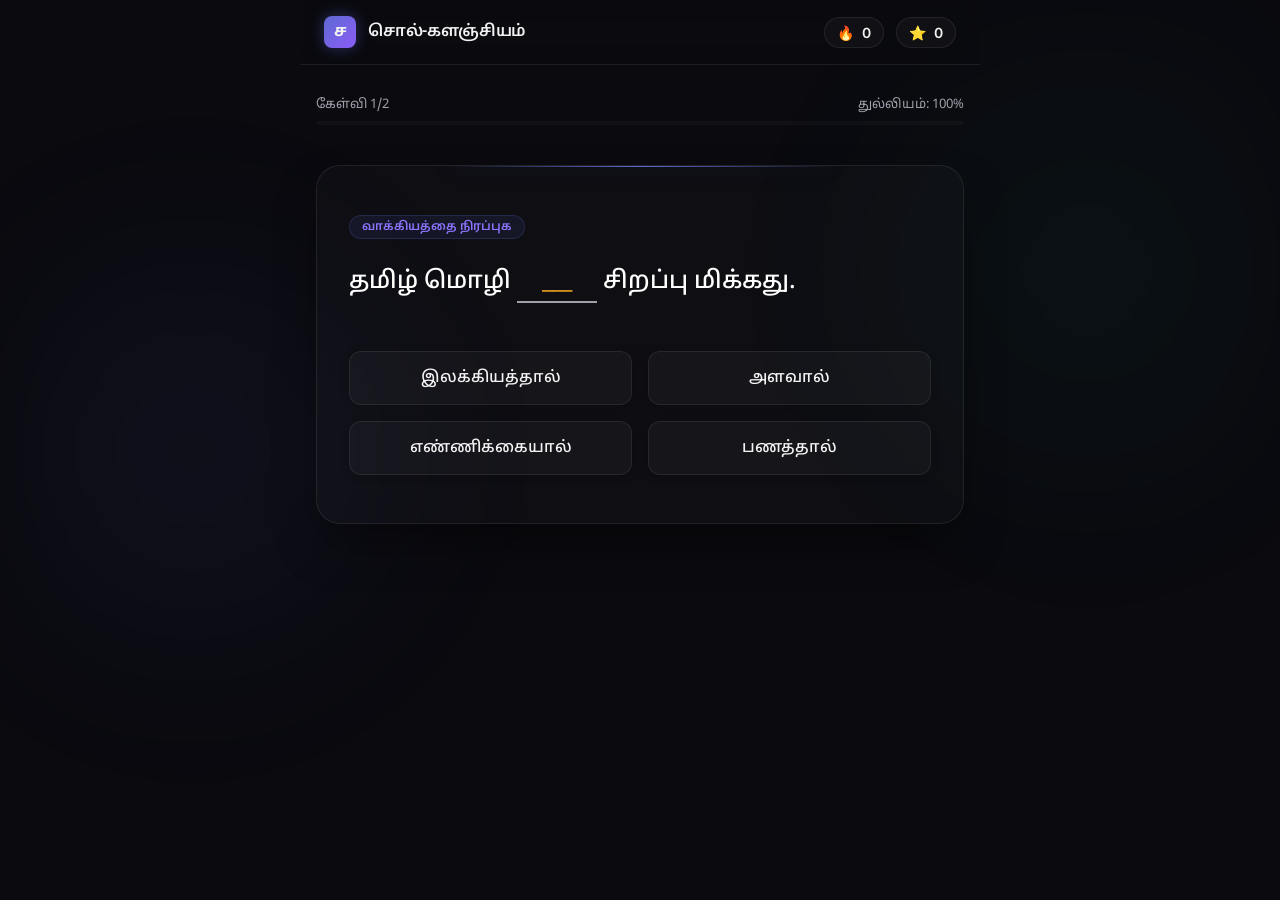
==== commit a08e693a: "Update index.html" ====
--- a/templates/index.html
+++ b/templates/index.html
@@ -1,2337 +1,65 @@
 <!DOCTYPE html>
-<html lang="ta" dir="ltr">
+<html lang="ta" dir="ltr" data-theme="dark">
 <head>
-<meta charset="UTF-8">
-<meta name="viewport" content="width=device-width, initial-scale=1.0, viewport-fit=cover">
-<meta name="theme-color" content="#0C0E1A">
-<meta name="description" content="சொல்-களஞ்சியம் — 6 முதல் 9 ஆம் வகுப்பு மாணவர்களுக்கான தமிழ் சொல்வளம் வினாடிவினா">
-<title>சொல்-களஞ்சியம் | தமிழ் சொல்வளம்</title>
+  <meta charset="UTF-8">
+  <meta name="viewport" content="width=device-width, initial-scale=1.0, viewport-fit=cover">
+  <meta name="description" content="தமிழ் சொல்-களஞ்சியம் - சிறந்த வினாடி வினா அனுபவம்">
+  <title>சொல்-களஞ்சியம் | Premium</title>
+  
+  <link rel="preconnect" href="https://fonts.googleapis.com">
+  <link rel="preconnect" href="https://fonts.gstatic.com" crossorigin>
+  <link href="https://fonts.googleapis.com/css2?family=Inter:wght@400;500;600;700&family=Noto+Sans+Tamil:wght@400;500;600;700;800&display=swap" rel="stylesheet">
+  
+  <link rel="stylesheet" href="/static/css/style.css">
+</head>
+<body>
+  <div class="bg-mesh" aria-hidden="true"></div>
 
-<link rel="preconnect" href="https://fonts.googleapis.com">
-<link rel="preconnect" href="https://fonts.gstatic.com" crossorigin>
-<link href="https://fonts.googleapis.com/css2?family=Noto+Sans+Tamil:wght@300;400;500;600;700;800;900&family=Plus+Jakarta+Sans:wght@300;400;500;600;700;800&display=swap" rel="stylesheet">
-
-<style>
-/* ═══════════════════════════════════════════════
-   DESIGN TOKENS — 8-point grid system
-═══════════════════════════════════════════════ */
-:root {
-  /* Spacing — 8px grid */
-  --s1: 4px;  --s2: 8px;  --s3: 12px; --s4: 16px;
-  --s5: 20px; --s6: 24px; --s8: 32px; --s10: 40px;
-  --s12: 48px; --s16: 64px; --s20: 80px;
-
-  /* Color Palette */
-  --bg0: #070810;
-  --bg1: #0C0E1A;
-  --bg2: #111328;
-  --bg3: #181B35;
-  --glass: rgba(255,255,255,0.04);
-  --glass-hover: rgba(255,255,255,0.07);
-  --border: rgba(255,255,255,0.08);
-  --border-hover: rgba(255,255,255,0.16);
-
-  --gold: #F5A623;
-  --gold-bright: #FBBF24;
-  --gold-dim: rgba(245,166,35,0.15);
-  --gold-glow: rgba(245,166,35,0.35);
-
-  --cyan: #22D3EE;
-  --cyan-dim: rgba(34,211,238,0.12);
-  --violet: #A78BFA;
-  --violet-dim: rgba(167,139,250,0.12);
-
-  --emerald: #34D399;
-  --emerald-dim: rgba(52,211,153,0.12);
-  --emerald-glow: rgba(52,211,153,0.3);
-
-  --rose: #FB7185;
-  --rose-dim: rgba(251,113,133,0.12);
-  --rose-glow: rgba(251,113,133,0.3);
-
-  --amber: #FCD34D;
-  --sky: #38BDF8;
-
-  --text0: #F8FAFC;
-  --text1: #CBD5E1;
-  --text2: #64748B;
-  --text3: #334155;
-
-  /* Typography */
-  --font-ui: 'Plus Jakarta Sans', system-ui, sans-serif;
-  --font-tamil: 'Noto Sans Tamil', system-ui, sans-serif;
-
-  /* Radius */
-  --r-sm: 8px; --r-md: 12px; --r-lg: 16px;
-  --r-xl: 20px; --r-2xl: 28px; --r-full: 9999px;
-
-  /* Shadows */
-  --shadow-sm: 0 1px 3px rgba(0,0,0,0.5);
-  --shadow-md: 0 4px 16px rgba(0,0,0,0.5);
-  --shadow-lg: 0 8px 32px rgba(0,0,0,0.6);
-  --shadow-gold: 0 0 32px rgba(245,166,35,0.3);
-  --shadow-emerald: 0 0 24px rgba(52,211,153,0.3);
-  --shadow-rose: 0 0 24px rgba(251,113,133,0.3);
-
-  /* Easing */
-  --ease-out: cubic-bezier(0.16,1,0.3,1);
-  --ease-bounce: cubic-bezier(0.34,1.56,0.64,1);
-  --ease-in-out: cubic-bezier(0.4,0,0.2,1);
-
-  /* Transitions */
-  --t-fast: 120ms var(--ease-in-out);
-  --t-base: 240ms var(--ease-out);
-  --t-slow: 400ms var(--ease-out);
-}
-
-/* ═══════════════════════════════════════════════
-   RESET & BASE
-═══════════════════════════════════════════════ */
-*, *::before, *::after { box-sizing: border-box; margin: 0; padding: 0; }
-
-html {
-  scroll-behavior: smooth;
-  -webkit-font-smoothing: antialiased;
-  -moz-osx-font-smoothing: grayscale;
-}
-
-body {
-  font-family: var(--font-ui);
-  background: var(--bg0);
-  color: var(--text0);
-  min-height: 100dvh;
-  overflow-x: hidden;
-  position: relative;
-}
-
-/* Animated star/particle background */
-body::before {
-  content: '';
-  position: fixed;
-  inset: 0;
-  background:
-    radial-gradient(ellipse 80% 60% at 20% 10%, rgba(167,139,250,0.06) 0%, transparent 60%),
-    radial-gradient(ellipse 60% 50% at 80% 80%, rgba(245,166,35,0.05) 0%, transparent 60%),
-    radial-gradient(ellipse 40% 40% at 50% 50%, rgba(34,211,238,0.03) 0%, transparent 70%);
-  pointer-events: none;
-  z-index: 0;
-}
-
-/* Floating Tamil letter particles */
-#particles {
-  position: fixed; inset: 0;
-  pointer-events: none; z-index: 0;
-  overflow: hidden;
-}
-.particle {
-  position: absolute;
-  font-family: var(--font-tamil);
-  font-size: 18px;
-  color: rgba(255,255,255,0.04);
-  animation: floatUp linear infinite;
-  user-select: none;
-}
-@keyframes floatUp {
-  from { transform: translateY(110vh) rotate(0deg); opacity: 0; }
-  10%  { opacity: 1; }
-  90%  { opacity: 1; }
-  to   { transform: translateY(-10vh) rotate(360deg); opacity: 0; }
-}
-
-/* ═══════════════════════════════════════════════
-   LAYOUT & SCREENS
-═══════════════════════════════════════════════ */
-.app-wrapper {
-  position: relative;
-  z-index: 1;
-  min-height: 100dvh;
-  display: flex;
-  flex-direction: column;
-}
-
-.screen {
-  display: none;
-  flex-direction: column;
-  min-height: 100dvh;
-  animation: screenIn 0.4s var(--ease-out) both;
-}
-.screen.active { display: flex; }
-
-@keyframes screenIn {
-  from { opacity: 0; transform: translateY(16px); }
-  to   { opacity: 1; transform: translateY(0); }
-}
-@keyframes screenOut {
-  from { opacity: 1; transform: translateY(0); }
-  to   { opacity: 0; transform: translateY(-16px); }
-}
-
-/* ═══════════════════════════════════════════════
-   NAVBAR
-═══════════════════════════════════════════════ */
-.navbar {
-  position: sticky; top: 0; z-index: 100;
-  display: flex; align-items: center; justify-content: space-between;
-  padding: var(--s3) var(--s6);
-  background: rgba(7,8,16,0.8);
-  backdrop-filter: blur(20px) saturate(180%);
-  -webkit-backdrop-filter: blur(20px) saturate(180%);
-  border-bottom: 1px solid var(--border);
-}
-
-.nav-logo {
-  display: flex; align-items: center; gap: var(--s3);
-  text-decoration: none; color: inherit;
-}
-.nav-logo-icon {
-  width: 36px; height: 36px;
-  background: linear-gradient(135deg, var(--gold), var(--violet));
-  border-radius: var(--r-md);
-  display: flex; align-items: center; justify-content: center;
-  font-family: var(--font-tamil);
-  font-size: 18px; font-weight: 700;
-  color: #fff;
-  box-shadow: var(--shadow-gold);
-  flex-shrink: 0;
-}
-.nav-logo-text {
-  font-family: var(--font-tamil);
-  font-size: 15px; font-weight: 700;
-  letter-spacing: -0.01em;
-  color: var(--text0);
-}
-.nav-logo-sub {
-  font-family: var(--font-ui);
-  font-size: 10px; font-weight: 500;
-  color: var(--text2);
-  letter-spacing: 0.08em;
-  text-transform: uppercase;
-}
-
-.nav-stats {
-  display: flex; align-items: center; gap: var(--s4);
-}
-.nav-stat {
-  display: flex; align-items: center; gap: var(--s2);
-  font-size: 13px; font-weight: 600; color: var(--text1);
-}
-.nav-stat-icon { font-size: 16px; }
-.nav-stat.streak .nav-stat-icon { color: var(--gold); }
-.nav-stat.score .nav-stat-icon { color: var(--cyan); }
-
-/* ═══════════════════════════════════════════════
-   HOME SCREEN
-═══════════════════════════════════════════════ */
-.home-content {
-  flex: 1;
-  max-width: 640px; width: 100%;
-  margin: 0 auto;
-  padding: var(--s10) var(--s6) var(--s12);
-  display: flex; flex-direction: column; gap: var(--s8);
-}
-
-/* Hero */
-.hero {
-  text-align: center;
-  padding: var(--s8) 0;
-}
-.hero-badge {
-  display: inline-flex; align-items: center; gap: var(--s2);
-  background: var(--gold-dim);
-  border: 1px solid rgba(245,166,35,0.25);
-  border-radius: var(--r-full);
-  padding: var(--s2) var(--s4);
-  font-size: 12px; font-weight: 600;
-  color: var(--gold-bright);
-  letter-spacing: 0.05em;
-  margin-bottom: var(--s6);
-  text-transform: uppercase;
-}
-.hero-badge-dot {
-  width: 6px; height: 6px;
-  border-radius: 50%;
-  background: var(--gold-bright);
-  animation: pulse 2s ease-in-out infinite;
-}
-@keyframes pulse {
-  0%,100% { opacity: 1; transform: scale(1); }
-  50% { opacity: 0.5; transform: scale(0.7); }
-}
-
-.hero-title {
-  font-family: var(--font-tamil);
-  font-size: clamp(36px, 8vw, 64px);
-  font-weight: 900;
-  line-height: 1.05;
-  letter-spacing: -0.03em;
-  background: linear-gradient(135deg, var(--text0) 0%, var(--gold-bright) 50%, var(--violet) 100%);
-  -webkit-background-clip: text;
-  -webkit-text-fill-color: transparent;
-  background-clip: text;
-  margin-bottom: var(--s4);
-}
-.hero-subtitle {
-  font-family: var(--font-tamil);
-  font-size: clamp(14px, 3vw, 17px);
-  font-weight: 400;
-  color: var(--text2);
-  line-height: 1.7;
-  max-width: 400px; margin: 0 auto;
-}
-
-/* Stats Row */
-.stats-row {
-  display: grid;
-  grid-template-columns: repeat(3, 1fr);
-  gap: var(--s3);
-}
-.stat-card {
-  background: var(--glass);
-  border: 1px solid var(--border);
-  border-radius: var(--r-lg);
-  padding: var(--s4) var(--s3);
-  text-align: center;
-  transition: background var(--t-fast), border-color var(--t-fast), transform var(--t-base);
-}
-.stat-card:hover {
-  background: var(--glass-hover);
-  border-color: var(--border-hover);
-  transform: translateY(-2px);
-}
-.stat-value {
-  font-size: 28px; font-weight: 800;
-  line-height: 1;
-  margin-bottom: var(--s1);
-}
-.stat-label {
-  font-family: var(--font-tamil);
-  font-size: 11px; font-weight: 500;
-  color: var(--text2);
-  letter-spacing: 0.02em;
-}
-.stat-card.streak-card .stat-value { color: var(--gold); }
-.stat-card.score-card  .stat-value { color: var(--cyan); }
-.stat-card.count-card  .stat-value { color: var(--emerald); }
-
-/* Selection Section */
-.section-label {
-  font-size: 11px; font-weight: 700;
-  letter-spacing: 0.1em;
-  text-transform: uppercase;
-  color: var(--text2);
-  margin-bottom: var(--s3);
-}
-
-.class-grid {
-  display: grid;
-  grid-template-columns: repeat(4, 1fr);
-  gap: var(--s2);
-}
-.class-btn {
-  background: var(--glass);
-  border: 1px solid var(--border);
-  border-radius: var(--r-md);
-  padding: var(--s4) var(--s2);
-  font-family: var(--font-tamil);
-  font-size: 13px; font-weight: 600;
-  color: var(--text1);
-  cursor: pointer;
-  transition: all var(--t-fast);
-  text-align: center;
-  line-height: 1.3;
-}
-.class-btn:hover {
-  background: var(--glass-hover);
-  border-color: var(--border-hover);
-  color: var(--text0);
-  transform: translateY(-1px);
-}
-.class-btn.selected {
-  background: var(--gold-dim);
-  border-color: rgba(245,166,35,0.4);
-  color: var(--gold-bright);
-  box-shadow: 0 0 0 1px rgba(245,166,35,0.2) inset;
-}
-.class-num {
-  font-family: var(--font-ui);
-  font-size: 22px; font-weight: 800;
-  display: block;
-  margin-bottom: 2px;
-}
-
-.unit-grid {
-  display: grid;
-  grid-template-columns: repeat(3, 1fr);
-  gap: var(--s3);
-}
-.unit-btn {
-  background: var(--glass);
-  border: 1px solid var(--border);
-  border-radius: var(--r-lg);
-  padding: var(--s5) var(--s4);
-  font-family: var(--font-tamil);
-  font-size: 14px; font-weight: 600;
-  color: var(--text1);
-  cursor: pointer;
-  transition: all var(--t-base);
-  text-align: center;
-  position: relative;
-  overflow: hidden;
-}
-.unit-btn::before {
-  content: '';
-  position: absolute; inset: 0;
-  background: linear-gradient(135deg, var(--gold-dim), transparent);
-  opacity: 0;
-  transition: opacity var(--t-fast);
-}
-.unit-btn:hover::before { opacity: 1; }
-.unit-btn:hover {
-  border-color: var(--border-hover);
-  color: var(--text0);
-  transform: translateY(-2px);
-  box-shadow: var(--shadow-sm);
-}
-.unit-btn.selected {
-  background: var(--gold-dim);
-  border-color: rgba(245,166,35,0.4);
-  color: var(--gold-bright);
-}
-.unit-num {
-  font-family: var(--font-ui);
-  font-size: 28px; font-weight: 800;
-  display: block;
-  margin-bottom: var(--s1);
-}
-.unit-label { font-size: 12px; color: inherit; opacity: 0.8; }
-
-/* CTA Button */
-.cta-btn {
-  width: 100%;
-  padding: var(--s5) var(--s8);
-  background: linear-gradient(135deg, var(--gold) 0%, #E8960A 100%);
-  border: none;
-  border-radius: var(--r-xl);
-  font-family: var(--font-tamil);
-  font-size: 18px; font-weight: 800;
-  color: #0C0A00;
-  cursor: pointer;
-  transition: all var(--t-base);
-  display: flex; align-items: center; justify-content: center;
-  gap: var(--s3);
-  position: relative;
-  overflow: hidden;
-  box-shadow: 0 8px 24px rgba(245,166,35,0.4), 0 0 0 1px rgba(255,255,255,0.1) inset;
-}
-.cta-btn::after {
-  content: '';
-  position: absolute; inset: 0;
-  background: linear-gradient(135deg, rgba(255,255,255,0.15), transparent);
-  opacity: 0;
-  transition: opacity var(--t-fast);
-}
-.cta-btn:hover::after { opacity: 1; }
-.cta-btn:hover {
-  transform: translateY(-2px);
-  box-shadow: 0 12px 32px rgba(245,166,35,0.5), 0 0 0 1px rgba(255,255,255,0.15) inset;
-}
-.cta-btn:active { transform: translateY(0); }
-.cta-btn:disabled {
-  opacity: 0.4; cursor: not-allowed;
-  transform: none; box-shadow: none;
-}
-.cta-arrow {
-  font-size: 20px;
-  transition: transform var(--t-fast);
-}
-.cta-btn:hover .cta-arrow { transform: translateX(4px); }
-
-/* Daily Goal Card */
-.goal-card {
-  background: var(--glass);
-  border: 1px solid var(--border);
-  border-radius: var(--r-xl);
-  padding: var(--s5);
-  display: flex; align-items: center; gap: var(--s4);
-}
-.goal-icon {
-  width: 48px; height: 48px; flex-shrink: 0;
-  background: linear-gradient(135deg, var(--violet-dim), var(--cyan-dim));
-  border: 1px solid rgba(167,139,250,0.2);
-  border-radius: var(--r-md);
-  display: flex; align-items: center; justify-content: center;
-  font-size: 24px;
-}
-.goal-title {
-  font-family: var(--font-tamil);
-  font-size: 14px; font-weight: 700;
-  color: var(--text0);
-  margin-bottom: var(--s1);
-}
-.goal-desc {
-  font-family: var(--font-tamil);
-  font-size: 12px; color: var(--text2);
-  line-height: 1.5;
-}
-
-/* ═══════════════════════════════════════════════
-   QUIZ SCREEN
-═══════════════════════════════════════════════ */
-.quiz-container {
-  flex: 1;
-  max-width: 640px; width: 100%;
-  margin: 0 auto;
-  padding: var(--s6) var(--s6) var(--s12);
-  display: flex; flex-direction: column; gap: var(--s5);
-}
-
-/* Progress Header */
-.quiz-progress-header {
-  display: flex; align-items: center; gap: var(--s4);
-}
-.back-btn {
-  width: 36px; height: 36px; flex-shrink: 0;
-  background: var(--glass);
-  border: 1px solid var(--border);
-  border-radius: var(--r-md);
-  display: flex; align-items: center; justify-content: center;
-  cursor: pointer;
-  color: var(--text1);
-  font-size: 18px;
-  transition: all var(--t-fast);
-}
-.back-btn:hover {
-  background: var(--glass-hover);
-  border-color: var(--border-hover);
-  color: var(--text0);
-}
-.progress-info { flex: 1; }
-.progress-bar-track {
-  height: 6px;
-  background: rgba(255,255,255,0.06);
-  border-radius: var(--r-full);
-  overflow: hidden;
-  margin-bottom: var(--s2);
-}
-.progress-bar-fill {
-  height: 100%;
-  border-radius: var(--r-full);
-  background: linear-gradient(90deg, var(--gold), var(--amber));
-  transition: width 0.5s var(--ease-out);
-  box-shadow: 0 0 8px rgba(245,166,35,0.5);
-}
-.progress-text {
-  font-size: 12px; font-weight: 600; color: var(--text2);
-  display: flex; justify-content: space-between; align-items: center;
-}
-.progress-count { color: var(--gold); }
-
-/* Streak Indicator */
-.streak-indicator {
-  display: flex; align-items: center; gap: var(--s1);
-  background: var(--gold-dim);
-  border: 1px solid rgba(245,166,35,0.2);
-  border-radius: var(--r-full);
-  padding: var(--s1) var(--s3);
-  font-size: 13px; font-weight: 700; color: var(--gold-bright);
-  white-space: nowrap;
-}
-.streak-flame {
-  font-size: 16px;
-  animation: flamePulse 1.5s ease-in-out infinite;
-}
-@keyframes flamePulse {
-  0%,100% { transform: scale(1) rotate(-3deg); }
-  50% { transform: scale(1.15) rotate(3deg); }
-}
-
-/* Question Card */
-.question-card {
-  background: var(--bg2);
-  border: 1px solid var(--border);
-  border-radius: var(--r-2xl);
-  padding: var(--s8) var(--s6);
-  position: relative;
-  overflow: hidden;
-}
-.question-card::before {
-  content: '';
-  position: absolute; top: 0; left: 0; right: 0;
-  height: 2px;
-  background: linear-gradient(90deg, var(--gold), var(--violet), var(--cyan));
-  border-radius: var(--r-2xl) var(--r-2xl) 0 0;
-}
-
-.question-meta {
-  display: flex; align-items: center; gap: var(--s3);
-  margin-bottom: var(--s6);
-}
-.question-chip {
-  display: inline-flex; align-items: center; gap: var(--s1);
-  background: var(--glass);
-  border: 1px solid var(--border);
-  border-radius: var(--r-full);
-  padding: 4px var(--s3);
-  font-size: 11px; font-weight: 600;
-  color: var(--text2);
-  letter-spacing: 0.05em;
-}
-.question-hint-btn {
-  margin-left: auto;
-  background: var(--violet-dim);
-  border: 1px solid rgba(167,139,250,0.2);
-  border-radius: var(--r-full);
-  padding: 4px var(--s3);
-  font-size: 11px; font-weight: 600; color: var(--violet);
-  cursor: pointer;
-  transition: all var(--t-fast);
-  display: flex; align-items: center; gap: var(--s1);
-}
-.question-hint-btn:hover {
-  background: rgba(167,139,250,0.2);
-  border-color: rgba(167,139,250,0.35);
-}
-
-.question-instruction {
-  font-family: var(--font-tamil);
-  font-size: 13px; font-weight: 500;
-  color: var(--text2);
-  margin-bottom: var(--s4);
-}
-
-.question-sentence {
-  font-family: var(--font-tamil);
-  font-size: clamp(18px, 4vw, 24px);
-  font-weight: 600;
-  color: var(--text0);
-  line-height: 1.8;
-  word-break: break-word;
-}
-.blank {
-  display: inline-flex; align-items: center; justify-content: center;
-  min-width: 120px;
-  padding: 2px var(--s3);
-  background: rgba(245,166,35,0.08);
-  border-bottom: 2.5px solid var(--gold);
-  border-radius: 4px;
-  font-size: inherit;
-  font-weight: 800;
-  color: var(--gold-bright);
-  vertical-align: middle;
-  letter-spacing: 0.1em;
-  transition: all 0.3s var(--ease-out);
-}
-.blank.empty { color: transparent; min-width: 120px; }
-.blank.correct {
-  background: var(--emerald-dim);
-  border-color: var(--emerald);
-  color: var(--emerald);
-  animation: correctBounce 0.5s var(--ease-bounce);
-}
-.blank.wrong {
-  background: var(--rose-dim);
-  border-color: var(--rose);
-  color: var(--rose);
-  animation: wrongShake 0.4s ease-in-out;
-}
-@keyframes correctBounce {
-  0% { transform: scale(1); }
-  40% { transform: scale(1.12); }
-  100% { transform: scale(1); }
-}
-@keyframes wrongShake {
-  0%,100% { transform: translateX(0); }
-  20% { transform: translateX(-8px); }
-  40% { transform: translateX(8px); }
-  60% { transform: translateX(-5px); }
-  80% { transform: translateX(5px); }
-}
-
-.hint-display {
-  margin-top: var(--s4);
-  padding: var(--s3) var(--s4);
-  background: var(--violet-dim);
-  border: 1px solid rgba(167,139,250,0.2);
-  border-radius: var(--r-md);
-  font-family: var(--font-tamil);
-  font-size: 13px; color: var(--violet);
-  display: none;
-}
-.hint-display.visible { display: block; animation: fadeSlideIn 0.3s var(--ease-out); }
-
-/* Answer Input Area */
-.answer-area {
-  display: flex; flex-direction: column; gap: var(--s3);
-}
-
-.answer-input-wrap {
-  position: relative;
-}
-.answer-input {
-  width: 100%;
-  background: var(--bg3);
-  border: 2px solid var(--border);
-  border-radius: var(--r-xl);
-  padding: var(--s4) var(--s6);
-  font-family: var(--font-tamil);
-  font-size: 20px; font-weight: 600;
-  color: var(--text0);
-  outline: none;
-  transition: border-color var(--t-fast), box-shadow var(--t-fast), background var(--t-fast);
-  caret-color: var(--gold);
-  text-align: center;
-}
-.answer-input::placeholder {
-  color: var(--text3);
-  font-weight: 400;
-  font-size: 16px;
-}
-.answer-input:focus {
-  border-color: rgba(245,166,35,0.5);
-  box-shadow: 0 0 0 4px rgba(245,166,35,0.08), var(--shadow-sm);
-  background: var(--bg2);
-}
-.answer-input.correct {
-  border-color: var(--emerald);
-  box-shadow: 0 0 0 4px var(--emerald-dim), var(--shadow-emerald);
-  color: var(--emerald);
-}
-.answer-input.wrong {
-  border-color: var(--rose);
-  box-shadow: 0 0 0 4px var(--rose-dim), var(--shadow-rose);
-  color: var(--rose);
-}
-.answer-input:disabled {
-  opacity: 0.7; cursor: default;
-}
-
-.clear-btn {
-  position: absolute; right: var(--s4); top: 50%;
-  transform: translateY(-50%);
-  width: 28px; height: 28px;
-  background: var(--glass);
-  border: 1px solid var(--border);
-  border-radius: 50%;
-  display: flex; align-items: center; justify-content: center;
-  cursor: pointer;
-  color: var(--text2);
-  font-size: 14px;
-  transition: all var(--t-fast);
-  opacity: 0;
-}
-.answer-input-wrap:has(.answer-input:not(:placeholder-shown)) .clear-btn { opacity: 1; }
-.clear-btn:hover { background: var(--rose-dim); color: var(--rose); border-color: rgba(251,113,133,0.3); }
-
-/* Action Buttons */
-.action-buttons {
-  display: grid;
-  grid-template-columns: 1fr 2fr;
-  gap: var(--s3);
-}
-.btn-skip {
-  background: var(--glass);
-  border: 1px solid var(--border);
-  border-radius: var(--r-xl);
-  padding: var(--s4) var(--s5);
-  font-family: var(--font-tamil);
-  font-size: 15px; font-weight: 600;
-  color: var(--text2);
-  cursor: pointer;
-  transition: all var(--t-fast);
-}
-.btn-skip:hover {
-  background: var(--glass-hover);
-  border-color: var(--border-hover);
-  color: var(--text1);
-}
-.btn-submit {
-  background: linear-gradient(135deg, var(--gold) 0%, #E8960A 100%);
-  border: none;
-  border-radius: var(--r-xl);
-  padding: var(--s4) var(--s6);
-  font-family: var(--font-tamil);
-  font-size: 16px; font-weight: 800;
-  color: #0C0A00;
-  cursor: pointer;
-  transition: all var(--t-base);
-  display: flex; align-items: center; justify-content: center;
-  gap: var(--s2);
-  box-shadow: 0 4px 16px rgba(245,166,35,0.35);
-}
-.btn-submit:hover {
-  transform: translateY(-1px);
-  box-shadow: 0 6px 24px rgba(245,166,35,0.5);
-}
-.btn-submit:active { transform: translateY(0); }
-.btn-submit:disabled { opacity: 0.5; cursor: not-allowed; transform: none; }
-
-.btn-next {
-  display: none;
-  width: 100%;
-  background: var(--emerald);
-  border: none;
-  border-radius: var(--r-xl);
-  padding: var(--s4) var(--s6);
-  font-family: var(--font-tamil);
-  font-size: 16px; font-weight: 800;
-  color: #001A0D;
-  cursor: pointer;
-  transition: all var(--t-base);
-  align-items: center; justify-content: center;
-  gap: var(--s2);
-  box-shadow: 0 4px 16px var(--emerald-glow);
-  animation: fadeSlideIn 0.3s var(--ease-out);
-}
-.btn-next.visible {
-  display: flex;
-}
-.btn-next:hover {
-  transform: translateY(-1px);
-  box-shadow: 0 6px 24px var(--emerald-glow);
-  filter: brightness(1.05);
-}
-
-@keyframes fadeSlideIn {
-  from { opacity: 0; transform: translateY(8px); }
-  to   { opacity: 1; transform: translateY(0); }
-}
-
-/* Feedback Toast */
-.feedback-toast {
-  position: fixed;
-  top: 80px; left: 50%; transform: translateX(-50%) translateY(-20px);
-  z-index: 200;
-  display: flex; align-items: center; gap: var(--s3);
-  padding: var(--s3) var(--s5);
-  border-radius: var(--r-full);
-  font-family: var(--font-tamil);
-  font-size: 15px; font-weight: 700;
-  opacity: 0;
-  transition: all 0.35s var(--ease-out);
-  white-space: nowrap;
-  pointer-events: none;
-}
-.feedback-toast.show {
-  opacity: 1;
-  transform: translateX(-50%) translateY(0);
-}
-.feedback-toast.correct-toast {
-  background: var(--emerald);
-  color: #001A0D;
-  box-shadow: 0 8px 24px var(--emerald-glow);
-}
-.feedback-toast.wrong-toast {
-  background: var(--rose);
-  color: #2D0010;
-  box-shadow: 0 8px 24px var(--rose-glow);
-}
-
-/* Score Popup Animation */
-.score-popup {
-  position: fixed;
-  font-family: var(--font-ui);
-  font-size: 22px; font-weight: 800;
-  color: var(--gold-bright);
-  pointer-events: none;
-  z-index: 300;
-  animation: scoreFloat 1s var(--ease-out) forwards;
-  text-shadow: 0 0 12px var(--gold-glow);
-}
-@keyframes scoreFloat {
-  0%   { opacity: 1; transform: translateY(0) scale(1); }
-  60%  { opacity: 1; transform: translateY(-40px) scale(1.2); }
-  100% { opacity: 0; transform: translateY(-70px) scale(0.9); }
-}
-
-/* ═══════════════════════════════════════════════
-   RESULTS SCREEN
-═══════════════════════════════════════════════ */
-.results-container {
-  flex: 1;
-  max-width: 640px; width: 100%;
-  margin: 0 auto;
-  padding: var(--s8) var(--s6) var(--s12);
-  display: flex; flex-direction: column; gap: var(--s6);
-}
-
-/* Score Ring */
-.score-ring-wrap {
-  display: flex; flex-direction: column; align-items: center; gap: var(--s4);
-}
-.score-ring-svg { filter: drop-shadow(0 0 20px rgba(245,166,35,0.3)); }
-.score-ring-text { text-anchor: middle; }
-
-.results-grade {
-  font-family: var(--font-tamil);
-  font-size: clamp(22px, 5vw, 30px);
-  font-weight: 800;
-  text-align: center;
-  line-height: 1.3;
-}
-.grade-emoji { font-size: 40px; display: block; margin-bottom: var(--s2); }
-
-/* Stats Grid */
-.results-stats {
-  display: grid;
-  grid-template-columns: repeat(2, 1fr);
-  gap: var(--s3);
-}
-.result-stat-card {
-  background: var(--glass);
-  border: 1px solid var(--border);
-  border-radius: var(--r-lg);
-  padding: var(--s4) var(--s5);
-  display: flex; align-items: center; gap: var(--s3);
-}
-.result-stat-icon {
-  width: 40px; height: 40px; flex-shrink: 0;
-  border-radius: var(--r-md);
-  display: flex; align-items: center; justify-content: center;
-  font-size: 20px;
-}
-.result-stat-icon.correct { background: var(--emerald-dim); }
-.result-stat-icon.wrong   { background: var(--rose-dim); }
-.result-stat-icon.streak  { background: var(--gold-dim); }
-.result-stat-icon.time    { background: var(--cyan-dim); }
-
-.result-stat-val {
-  font-size: 22px; font-weight: 800; line-height: 1;
-}
-.result-stat-lbl {
-  font-family: var(--font-tamil);
-  font-size: 11px; font-weight: 500; color: var(--text2);
-  margin-top: 2px;
-}
-
-/* Achievements */
-.achievements-section { display: flex; flex-direction: column; gap: var(--s4); }
-.achievements-title {
-  font-size: 12px; font-weight: 700;
-  letter-spacing: 0.1em; text-transform: uppercase;
-  color: var(--text2);
-}
-.badges-row {
-  display: flex; gap: var(--s3); flex-wrap: wrap;
-}
-.badge {
-  display: flex; flex-direction: column; align-items: center; gap: var(--s2);
-  width: 72px;
-}
-.badge-icon {
-  width: 56px; height: 56px;
-  border-radius: var(--r-xl);
-  display: flex; align-items: center; justify-content: center;
-  font-size: 26px;
-  border: 2px solid;
-  transition: transform var(--t-bounce), box-shadow var(--t-slow);
-}
-.badge.earned .badge-icon {
-  animation: badgePop 0.5s var(--ease-bounce);
-}
-.badge.locked .badge-icon {
-  filter: grayscale(1) brightness(0.4);
-  border-color: var(--border);
-  background: var(--glass);
-}
-@keyframes badgePop {
-  0% { transform: scale(0.5); opacity: 0; }
-  70% { transform: scale(1.15); }
-  100% { transform: scale(1); opacity: 1; }
-}
-.badge-name {
-  font-family: var(--font-tamil);
-  font-size: 10px; font-weight: 600;
-  color: var(--text2); text-align: center;
-  line-height: 1.3;
-}
-.badge.earned .badge-name { color: var(--text1); }
-
-/* Result Actions */
-.result-actions {
-  display: flex; flex-direction: column; gap: var(--s3);
-}
-.btn-play-again {
-  width: 100%;
-  background: linear-gradient(135deg, var(--gold) 0%, #E8960A 100%);
-  border: none;
-  border-radius: var(--r-xl);
-  padding: var(--s5) var(--s6);
-  font-family: var(--font-tamil);
-  font-size: 18px; font-weight: 800;
-  color: #0C0A00;
-  cursor: pointer;
-  transition: all var(--t-base);
-  box-shadow: 0 6px 20px rgba(245,166,35,0.4);
-}
-.btn-play-again:hover {
-  transform: translateY(-2px);
-  box-shadow: 0 10px 28px rgba(245,166,35,0.5);
-}
-.btn-home {
-  width: 100%;
-  background: var(--glass);
-  border: 1px solid var(--border);
-  border-radius: var(--r-xl);
-  padding: var(--s4) var(--s6);
-  font-family: var(--font-tamil);
-  font-size: 15px; font-weight: 600;
-  color: var(--text1);
-  cursor: pointer;
-  transition: all var(--t-fast);
-}
-.btn-home:hover {
-  background: var(--glass-hover);
-  border-color: var(--border-hover);
-  color: var(--text0);
-}
-
-/* ═══════════════════════════════════════════════
-   ACHIEVEMENT UNLOCK OVERLAY
-═══════════════════════════════════════════════ */
-.achievement-overlay {
-  position: fixed;
-  bottom: var(--s8); left: 50%;
-  transform: translateX(-50%) translateY(120px);
-  z-index: 400;
-  background: var(--bg2);
-  border: 1px solid rgba(245,166,35,0.3);
-  border-radius: var(--r-xl);
-  padding: var(--s4) var(--s5);
-  display: flex; align-items: center; gap: var(--s4);
-  box-shadow: var(--shadow-lg), var(--shadow-gold);
-  max-width: 320px; width: calc(100% - 48px);
-  transition: transform 0.5s var(--ease-bounce), opacity 0.5s var(--ease-out);
-  opacity: 0;
-}
-.achievement-overlay.show {
-  transform: translateX(-50%) translateY(0);
-  opacity: 1;
-}
-.achievement-overlay-icon {
-  font-size: 36px;
-  flex-shrink: 0;
-  animation: spin 0.5s var(--ease-bounce) 0.2s both;
-}
-@keyframes spin {
-  from { transform: rotate(-30deg) scale(0.5); }
-  to   { transform: rotate(0deg) scale(1); }
-}
-.achievement-overlay-text { flex: 1; }
-.achievement-overlay-label {
-  font-size: 11px; font-weight: 700;
-  letter-spacing: 0.08em; text-transform: uppercase;
-  color: var(--gold-bright); margin-bottom: 2px;
-}
-.achievement-overlay-name {
-  font-family: var(--font-tamil);
-  font-size: 15px; font-weight: 700; color: var(--text0);
-}
-
-/* ═══════════════════════════════════════════════
-   LOADING SKELETON
-═══════════════════════════════════════════════ */
-.skeleton {
-  background: linear-gradient(90deg,
-    rgba(255,255,255,0.04) 25%,
-    rgba(255,255,255,0.08) 50%,
-    rgba(255,255,255,0.04) 75%
-  );
-  background-size: 200% 100%;
-  animation: shimmer 1.5s ease-in-out infinite;
-  border-radius: var(--r-md);
-}
-@keyframes shimmer {
-  from { background-position: 200% 0; }
-  to   { background-position: -200% 0; }
-}
-.skeleton-line { height: 16px; margin: var(--s2) 0; }
-.skeleton-line.wide { width: 100%; }
-.skeleton-line.medium { width: 70%; }
-.skeleton-line.narrow { width: 40%; }
-
-/* ═══════════════════════════════════════════════
-   CONFETTI
-═══════════════════════════════════════════════ */
-.confetti-piece {
-  position: fixed;
-  width: 10px; height: 10px;
-  pointer-events: none; z-index: 500;
-  animation: confettiFall linear forwards;
-  border-radius: 2px;
-}
-@keyframes confettiFall {
-  0%   { transform: translateY(-20px) rotate(0deg); opacity: 1; }
-  80%  { opacity: 1; }
-  100% { transform: translateY(110vh) rotate(720deg); opacity: 0; }
-}
-
-/* ═══════════════════════════════════════════════
-   UTILITY
-═══════════════════════════════════════════════ */
-.sr-only {
-  position: absolute; width: 1px; height: 1px;
-  padding: 0; margin: -1px; overflow: hidden;
-  clip: rect(0,0,0,0); white-space: nowrap; border: 0;
-}
-.text-gold { color: var(--gold-bright); }
-.text-emerald { color: var(--emerald); }
-.text-rose { color: var(--rose); }
-
-/* Focus styles — accessibility */
-:focus-visible {
-  outline: 2px solid var(--gold);
-  outline-offset: 2px;
-  border-radius: var(--r-sm);
-}
-
-/* ═══════════════════════════════════════════════
-   FOOTER
-═══════════════════════════════════════════════ */
-.footer {
-  border-top: 1px solid var(--border);
-  padding: var(--s5) var(--s6);
-  text-align: center;
-  font-size: 11px; color: var(--text3);
-  font-family: var(--font-tamil);
-  line-height: 1.8;
-}
-.footer a { color: var(--text2); text-decoration: none; }
-.footer a:hover { color: var(--gold); }
-
-/* ═══════════════════════════════════════════════
-   RESPONSIVE — Mobile First
-═══════════════════════════════════════════════ */
-@media (max-width: 480px) {
-  .navbar { padding: var(--s2) var(--s4); }
-  .nav-logo-text { display: none; }
-  .home-content, .quiz-container, .results-container {
-    padding-left: var(--s4); padding-right: var(--s4);
-  }
-  .class-grid { grid-template-columns: repeat(4, 1fr); gap: var(--s1); }
-  .class-btn { padding: var(--s3) var(--s1); font-size: 11px; }
-  .class-num { font-size: 18px; }
-  .unit-grid { grid-template-columns: repeat(3, 1fr); gap: var(--s2); }
-  .stats-row { gap: var(--s2); }
-  .stat-value { font-size: 22px; }
-  .question-sentence { font-size: 17px; }
-  .answer-input { font-size: 18px; padding: var(--s3) var(--s5); }
-  .action-buttons { grid-template-columns: 1fr 1.8fr; }
-  .results-stats { grid-template-columns: repeat(2,1fr); }
-}
-
-@media (max-width: 360px) {
-  .hero-title { font-size: 32px; }
-  .class-grid { grid-template-columns: repeat(4,1fr); }
-  .class-num { font-size: 16px; }
-  .stats-row { grid-template-columns: repeat(3,1fr); }
-}
-
-/* Reduced motion */
-@media (prefers-reduced-motion: reduce) {
-  *, *::before, *::after {
-    animation-duration: 0.01ms !important;
-    transition-duration: 0.01ms !important;
-  }
-}
-
-/* ═══════════════════════════════════════════════
-   KEYBOARD SHORTCUT HINT
-═══════════════════════════════════════════════ */
-.kbd-hint {
-  display: flex; align-items: center; justify-content: center; gap: var(--s3);
-  font-size: 11px; color: var(--text3);
-  font-family: var(--font-ui);
-}
-.kbd {
-  background: rgba(255,255,255,0.06);
-  border: 1px solid rgba(255,255,255,0.1);
-  border-radius: 4px;
-  padding: 2px 6px;
-  font-size: 10px; font-weight: 600;
-  font-family: var(--font-ui);
-  color: var(--text2);
-}
-</style>
-</head>
-
-<body>
-<!-- Screen reader announcer -->
-<div id="live-region" aria-live="polite" aria-atomic="true" class="sr-only"></div>
-
-<!-- Floating Tamil letter particles -->
-<div id="particles" aria-hidden="true"></div>
-
-<!-- Feedback Toast -->
-<div id="feedback-toast" class="feedback-toast" role="status" aria-live="assertive"></div>
-
-<!-- Achievement Unlock Overlay -->
-<div id="achievement-overlay" class="achievement-overlay" aria-live="polite">
-  <div class="achievement-overlay-icon" id="ach-icon"></div>
-  <div class="achievement-overlay-text">
-    <div class="achievement-overlay-label">🏆 சாதனை திறந்தது!</div>
-    <div class="achievement-overlay-name" id="ach-name"></div>
-  </div>
-</div>
-
-<div class="app-wrapper">
-
-  <!-- ════════════════════════════════ HOME SCREEN ════ -->
-  <div id="screen-home" class="screen active" role="main" aria-label="முகப்பு திரை">
-    <nav class="navbar" role="navigation" aria-label="தலைமை வழிசெலுத்தல்">
-      <a href="#" class="nav-logo" aria-label="சொல்-களஞ்சியம் - முகப்பு">
-        <div class="nav-logo-icon" aria-hidden="true">ச</div>
-        <div>
-          <div class="nav-logo-text">சொல்-களஞ்சியம்</div>
-          <div class="nav-logo-sub">Tamil Vocabulary</div>
+  <div class="app-shell">
+    <nav class="navbar">
+      <div class="nav-brand">
+        <div class="brand-logo">ச</div>
+        <span class="brand-text">சொல்-களஞ்சியம்</span>
+      </div>
+      <div class="nav-metrics">
+        <div class="metric-pill streak-pill" aria-label="தொடர் வெற்றி">
+          <span class="emoji flame-anim">🔥</span> <span id="streak-counter">0</span>
         </div>
-      </a>
-      <div class="nav-stats" aria-label="வீரர் புள்ளிவிவரம்">
-        <div class="nav-stat streak" aria-label="தொடர் எண்">
-          <span class="nav-stat-icon" aria-hidden="true">🔥</span>
-          <span id="nav-streak">0</span>
-        </div>
-        <div class="nav-stat score" aria-label="மொத்த மதிப்பெண்">
-          <span class="nav-stat-icon" aria-hidden="true">⭐</span>
-          <span id="nav-score">0</span>
+        <div class="metric-pill score-pill" aria-label="மதிப்பெண்">
+          <span class="emoji">⭐️</span> <span id="score-counter">0</span>
         </div>
       </div>
     </nav>
 
-    <div class="home-content">
-      <!-- Hero -->
-      <div class="hero">
-        <div class="hero-badge">
-          <div class="hero-badge-dot"></div>
-          <span>6 – 9 ஆம் வகுப்பு</span>
+    <main class="main-container">
+      <div class="progress-section">
+        <div class="progress-header">
+          <span class="q-count" id="q-count">கேள்வி 1/10</span>
+          <span class="accuracy" id="accuracy-rate">துல்லியம்: 100%</span>
         </div>
-        <h1 class="hero-title">சொல்-களஞ்சியம்</h1>
-        <p class="hero-subtitle">வாக்கியங்களில் சரியான சொல்லை நிரப்பி, உன் சொல்வளத்தை வலுப்படுத்திக்கொள்!</p>
-      </div>
-
-      <!-- Stats Row -->
-      <div class="stats-row" aria-label="உன் சாதனைகள்">
-        <div class="stat-card streak-card">
-          <div class="stat-value" id="home-streak">0</div>
-          <div class="stat-label">🔥 தொடர் வினாக்கள்</div>
-        </div>
-        <div class="stat-card score-card">
-          <div class="stat-value" id="home-total-score">0</div>
-          <div class="stat-label">⭐ மொத்த மதிப்பெண்</div>
-        </div>
-        <div class="stat-card count-card">
-          <div class="stat-value" id="home-questions">0</div>
-          <div class="stat-label">📚 விடையளித்தவை</div>
+        <div class="progress-track">
+          <div class="progress-fill" id="progress-bar"></div>
         </div>
       </div>
 
-      <!-- Class Selector -->
-      <div>
-        <div class="section-label">வகுப்பைத் தேர்ந்தெடு</div>
-        <div class="class-grid" role="group" aria-label="வகுப்பு தேர்வு">
-          <button class="class-btn" data-class="6" onclick="selectClass(6)" aria-pressed="false">
-            <span class="class-num">6</span>
-            <span>ஆம்</span>
-          </button>
-          <button class="class-btn" data-class="7" onclick="selectClass(7)" aria-pressed="false">
-            <span class="class-num">7</span>
-            <span>ஆம்</span>
-          </button>
-          <button class="class-btn" data-class="8" onclick="selectClass(8)" aria-pressed="false">
-            <span class="class-num">8</span>
-            <span>ஆம்</span>
-          </button>
-          <button class="class-btn" data-class="9" onclick="selectClass(9)" aria-pressed="false">
-            <span class="class-num">9</span>
-            <span>ஆம்</span>
-          </button>
-        </div>
+      <div class="quiz-card" id="quiz-card" role="region" aria-live="polite">
+        <div class="card-glow"></div>
+        <div class="question-meta">
+          <span class="badge type-badge">வாக்கியத்தை நிரப்புக</span>
+          </div>
+        
+        <h2 class="question-text" id="question-text">
+          தமிழ் மொழி <span class="blank-space" id="blank-space">___</span> சிறப்பு மிக்கது.
+        </h2>
+
+        <div class="options-grid" id="options-grid">
+          </div>
       </div>
 
-      <!-- Unit Selector -->
-      <div id="unit-section" style="opacity:0;transition:opacity 0.3s;pointer-events:none;">
-        <div class="section-label">இயலைத் தேர்ந்தெடு</div>
-        <div class="unit-grid" role="group" aria-label="இயல் தேர்வு">
-          <button class="unit-btn" data-unit="1" onclick="selectUnit(1)" aria-pressed="false">
-            <span class="unit-num">1</span>
-            <span class="unit-label">இயல் 1</span>
-          </button>
-          <button class="unit-btn" data-unit="2" onclick="selectUnit(2)" aria-pressed="false">
-            <span class="unit-num">2</span>
-            <span class="unit-label">இயல் 2</span>
-          </button>
-          <button class="unit-btn" data-unit="3" onclick="selectUnit(3)" aria-pressed="false">
-            <span class="unit-num">3</span>
-            <span class="unit-label">இயல் 3</span>
-          </button>
-        </div>
-      </div>
-
-      <!-- Daily Goal -->
-      <div class="goal-card">
-        <div class="goal-icon" aria-hidden="true">✨</div>
-        <div>
-          <div class="goal-title">இன்றைய இலக்கு</div>
-          <div class="goal-desc">சொற்களைச் சரியாகக் கண்டறிந்து வெற்றி பெறு! தொடர்ச்சியான விடைகள் உன் வீரத்தை அதிகரிக்கும்.</div>
-        </div>
-      </div>
-
-      <!-- Start Button -->
-      <button class="cta-btn" id="start-btn" onclick="startQuiz()" disabled aria-disabled="true">
-        <span>விளையாடத் தொடங்கு</span>
-        <span class="cta-arrow" aria-hidden="true">→</span>
-      </button>
-    </div>
-
-    <footer class="footer">
-      <div>தமிழ் சொல்வளம் • 6 – 9 ஆம் வகுப்பு • பாரதிதாசன் பல்கலைக்கழகம்</div>
-    </footer>
+      <div class="feedback-toast" id="feedback-toast" role="alert"></div>
+    </main>
   </div>
 
-  <!-- ════════════════════════════════ QUIZ SCREEN ════ -->
-  <div id="screen-quiz" class="screen" role="main" aria-label="வினாடிவினா திரை">
-    <nav class="navbar" role="navigation">
-      <a href="#" class="nav-logo">
-        <div class="nav-logo-icon" aria-hidden="true">ச</div>
-        <div>
-          <div class="nav-logo-text">சொல்-களஞ்சியம்</div>
-          <div class="nav-logo-sub">Tamil Vocabulary</div>
-        </div>
-      </a>
-      <div class="nav-stats">
-        <div class="nav-stat streak" aria-label="தொடர்">
-          <span aria-hidden="true">🔥</span>
-          <span id="quiz-streak-nav">0</span>
-        </div>
-        <div class="nav-stat score" aria-label="மதிப்பெண்">
-          <span aria-hidden="true">⭐</span>
-          <span id="quiz-score-nav">0</span>
-        </div>
-      </div>
-    </nav>
-
-    <div class="quiz-container">
-      <!-- Progress -->
-      <div class="quiz-progress-header">
-        <button class="back-btn" onclick="goHome()" aria-label="முகப்புக்கு திரும்பு" title="முகப்புக்கு திரும்பு">←</button>
-        <div class="progress-info">
-          <div class="progress-bar-track" role="progressbar" aria-valuemin="0" aria-valuemax="100" id="progress-bar-role">
-            <div class="progress-bar-fill" id="progress-bar" style="width:0%"></div>
-          </div>
-          <div class="progress-text">
-            <span id="progress-label">கேள்வி 1 / 10</span>
-            <span class="progress-count" id="score-display" aria-label="மதிப்பெண்">0 pts</span>
-          </div>
-        </div>
-        <div class="streak-indicator" id="streak-display" aria-label="தொடர் எண்">
-          <span class="streak-flame" aria-hidden="true">🔥</span>
-          <span id="streak-count">0</span>
-        </div>
-      </div>
-
-      <!-- Question Card -->
-      <div class="question-card" id="question-card">
-        <div class="question-meta">
-          <span class="question-chip" id="class-chip">📚 வகுப்பு</span>
-          <span class="question-chip" id="unit-chip">📖 இயல்</span>
-          <button class="question-hint-btn" id="hint-btn" onclick="showHint()" aria-expanded="false">
-            💡 <span>குறிப்பு (-5)</span>
-          </button>
-        </div>
-
-        <p class="question-instruction">வாக்கியத்தை நிரப்புக:</p>
-
-        <div class="question-sentence" id="question-display" aria-label="வினா">
-          <div class="skeleton skeleton-line wide"></div>
-          <div class="skeleton skeleton-line medium" style="margin-top:12px"></div>
-        </div>
-
-        <div class="hint-display" id="hint-display" role="note" aria-label="குறிப்பு"></div>
-      </div>
-
-      <!-- Answer Area -->
-      <div class="answer-area">
-        <div class="answer-input-wrap">
-          <label class="sr-only" for="answer-input">உன் விடை:</label>
-          <input
-            type="text"
-            id="answer-input"
-            class="answer-input"
-            placeholder="இங்கே தட்டச்சு செய்க..."
-            autocomplete="off"
-            autocorrect="off"
-            autocapitalize="off"
-            spellcheck="false"
-            inputmode="text"
-            aria-required="true"
-            aria-label="விடை உள்ளீடு"
-            onkeydown="handleKeyDown(event)"
-          >
-          <button class="clear-btn" onclick="clearInput()" aria-label="அழி" title="அழி">✕</button>
-        </div>
-
-        <!-- Keyboard shortcut hint -->
-        <div class="kbd-hint" aria-hidden="true">
-          <span>Enter</span><span class="kbd">↵</span>
-          <span>சமர்ப்பி / அடுத்தது</span>
-        </div>
-
-        <!-- Buttons -->
-        <div class="action-buttons" id="action-buttons">
-          <button class="btn-skip" id="btn-skip" onclick="skipQuestion()" aria-label="கேள்வியை தவிர்">
-            தவிர் ↓
-          </button>
-          <button class="btn-submit" id="btn-submit" onclick="submitAnswer()" aria-label="விடையை சமர்ப்பி">
-            ✓ சமர்ப்பி
-          </button>
-        </div>
-
-        <button class="btn-next" id="btn-next" onclick="nextQuestion()" aria-label="அடுத்த கேள்வி">
-          அடுத்த கேள்வி →
-        </button>
-      </div>
-    </div>
-  </div>
-
-  <!-- ════════════════════════════════ RESULTS SCREEN ════ -->
-  <div id="screen-results" class="screen" role="main" aria-label="முடிவுகள் திரை">
-    <nav class="navbar">
-      <a href="#" class="nav-logo">
-        <div class="nav-logo-icon" aria-hidden="true">ச</div>
-        <div>
-          <div class="nav-logo-text">சொல்-களஞ்சியம்</div>
-          <div class="nav-logo-sub">Tamil Vocabulary</div>
-        </div>
-      </a>
-    </nav>
-
-    <div class="results-container">
-      <!-- Score Ring -->
-      <div class="score-ring-wrap">
-        <svg class="score-ring-svg" width="180" height="180" viewBox="0 0 180 180" aria-label="மதிப்பெண் வளையம்" role="img">
-          <circle cx="90" cy="90" r="78" fill="none" stroke="rgba(255,255,255,0.06)" stroke-width="12"/>
-          <circle id="score-ring-fill" cx="90" cy="90" r="78" fill="none"
-            stroke="url(#ring-grad)" stroke-width="12"
-            stroke-linecap="round" stroke-dasharray="490" stroke-dashoffset="490"
-            transform="rotate(-90 90 90)"
-            style="transition: stroke-dashoffset 1.2s cubic-bezier(0.16,1,0.3,1) 0.3s"/>
-          <defs>
-            <linearGradient id="ring-grad" x1="0%" y1="0%" x2="100%" y2="0%">
-              <stop offset="0%" stop-color="#F5A623"/>
-              <stop offset="100%" stop-color="#FBBF24"/>
-            </linearGradient>
-          </defs>
-          <text class="score-ring-text" x="90" y="82" fill="#F8FAFC" font-family="'Plus Jakarta Sans',sans-serif" font-size="36" font-weight="800" text-anchor="middle" dominant-baseline="middle" id="score-ring-pct">0%</text>
-          <text x="90" y="108" fill="#64748B" font-family="'Noto Sans Tamil',sans-serif" font-size="13" font-weight="500" text-anchor="middle" id="score-ring-pts">0 pts</text>
-        </svg>
-
-        <div class="results-grade" id="results-grade" aria-live="polite">
-          <span class="grade-emoji" id="grade-emoji">🌟</span>
-          <span id="grade-text">சிறந்த செயல்திறன்!</span>
-        </div>
-      </div>
-
-      <!-- Stats -->
-      <div class="results-stats" aria-label="விரிவான புள்ளிவிவரம்">
-        <div class="result-stat-card">
-          <div class="result-stat-icon correct" aria-hidden="true">✅</div>
-          <div>
-            <div class="result-stat-val text-emerald" id="res-correct">0</div>
-            <div class="result-stat-lbl">சரியான விடைகள்</div>
-          </div>
-        </div>
-        <div class="result-stat-card">
-          <div class="result-stat-icon wrong" aria-hidden="true">❌</div>
-          <div>
-            <div class="result-stat-val text-rose" id="res-wrong">0</div>
-            <div class="result-stat-lbl">தவறான விடைகள்</div>
-          </div>
-        </div>
-        <div class="result-stat-card">
-          <div class="result-stat-icon streak" aria-hidden="true">🔥</div>
-          <div>
-            <div class="result-stat-val text-gold" id="res-streak">0</div>
-            <div class="result-stat-lbl">தொடர்ச்சி</div>
-          </div>
-        </div>
-        <div class="result-stat-card">
-          <div class="result-stat-icon time" aria-hidden="true">⏱️</div>
-          <div>
-            <div class="result-stat-val" id="res-time" style="color:var(--sky)">0s</div>
-            <div class="result-stat-lbl">நேரம்</div>
-          </div>
-        </div>
-      </div>
-
-      <!-- Achievements -->
-      <div class="achievements-section">
-        <div class="achievements-title">🏆 சாதனைகள்</div>
-        <div class="badges-row" id="badges-row" aria-label="திறக்கப்பட்ட சாதனைகள்"></div>
-      </div>
-
-      <!-- Actions -->
-      <div class="result-actions">
-        <button class="btn-play-again" onclick="playAgain()" aria-label="மீண்டும் விளையாடு">
-          🔄 மீண்டும் விளையாடு
-        </button>
-        <button class="btn-home" onclick="goHome()" aria-label="முகப்புக்கு திரும்பு">
-          ← முகப்புக்கு திரும்பு
-        </button>
-      </div>
-    </div>
-  </div>
-
-</div><!-- end app-wrapper -->
-
-<!-- Audio Elements -->
-<audio id="snd-correct" preload="auto">
-  <source src="https://assets.mixkit.co/active_storage/sfx/2013/2013-preview.mp3" type="audio/mpeg">
-</audio>
-<audio id="snd-wrong" preload="auto">
-  <source src="https://assets.mixkit.co/active_storage/sfx/2954/2954-preview.mp3" type="audio/mpeg">
-</audio>
-
-<script>
-/* ══════════════════════════════════════════════════════
-   QUIZ DATA — Replace with your actual questions
-   Format: { sentence: "..._...", answer: "word", hint: "..." }
-   Use _ or _____ as the blank marker
-══════════════════════════════════════════════════════ */
-const QUIZ_DATA = {
-  6: {
-    1: [
-      { sentence: "மாணவர்கள் பள்ளிக்கு _______ செல்கின்றனர்.", answer: "தினமும்", hint: "ஒவ்வொரு நாளும் என்று பொருள்" },
-      { sentence: "காட்டில் _______ விலங்குகள் வாழ்கின்றன.", answer: "பலவகை", hint: "பல வகை என்று பொருள்" },
-      { sentence: "மழை _______ பெய்கிறது.", answer: "கொட்டோகொட்டென", hint: "கனமாக பெய்வதை குறிக்கும்" },
-      { sentence: "ஆசிரியர் மாணவர்களுக்கு _______ கற்பிக்கிறார்.", answer: "அன்போடு", hint: "அன்பு + உடன்" },
-      { sentence: "நதியில் _______ நீர் ஓடுகிறது.", answer: "தெளிவான", hint: "கலக்கமில்லாத என்று பொருள்" },
-      { sentence: "குழந்தை _______ சிரிக்கிறது.", answer: "மகிழ்ச்சியாக", hint: "மகிழ்ச்சி என்ற சொல்லின் வேர்" },
-      { sentence: "வீட்டின் _______ மரங்கள் உள்ளன.", answer: "முன்னில்", hint: "எதிரில் என்று பொருள்" },
-      { sentence: "கடலில் _______ அலைகள் எழுகின்றன.", answer: "உயர்ந்த", hint: "உயரம் என்ற சொல்லின் வேர்" },
-      { sentence: "அன்னை என்னை _______ தழுவினாள்.", answer: "அரவணைத்து", hint: "அன்புடன் அணைத்தல்" },
-      { sentence: "பூக்கள் _______ மணக்கின்றன.", answer: "இனிமையாக", hint: "இனிமை என்ற சொல்லின் வேர்" }
-    ],
-    2: [
-      { sentence: "வானில் _______ நட்சத்திரங்கள் மின்னுகின்றன.", answer: "கோடி", hint: "எண்ணற்ற என்று பொருள்" },
-      { sentence: "தமிழ் _______ மொழிகளில் ஒன்று.", answer: "பழமையான", hint: "நீண்ட காலத்திலிருந்து உள்ள" },
-      { sentence: "பறவைகள் _______ பறக்கின்றன.", answer: "சுதந்திரமாக", hint: "தடையின்றி என்று பொருள்" },
-      { sentence: "மலரின் _______ மனதை மகிழ்விக்கிறது.", answer: "மணம்", hint: "வாசனை என்று பொருள்" },
-      { sentence: "கோவிலில் _______ ஒலிக்கின்றது.", answer: "மணி", hint: "அடிக்கப்படும் உலோக கருவி" },
-      { sentence: "நண்பர்கள் _______ பேசினார்கள்.", answer: "களிப்புடன்", hint: "மகிழ்ச்சியுடன் என்று பொருள்" },
-      { sentence: "பசு _______ அளிக்கிறது.", answer: "பால்", hint: "குழந்தைகளுக்கு நல்ல உணவு" },
-      { sentence: "மழை நீர் _______ தேங்குகிறது.", answer: "குழிகளில்", hint: "பள்ளமான இடங்களில்" },
-      { sentence: "அவன் _______ பேசுகிறான்.", answer: "தெளிவாக", hint: "புரியும்படியாக என்று பொருள்" },
-      { sentence: "சந்திரன் _______ பிரகாசிக்கிறான்.", answer: "இரவில்", hint: "பகலுக்கு எதிர்மறை" }
-    ],
-    3: [
-      { sentence: "ஊர் மக்கள் _______ வாழ்கின்றனர்.", answer: "ஒற்றுமையாக", hint: "சேர்ந்து என்று பொருள்" },
-      { sentence: "சுனாமி _______ அலைகளை ஏற்படுத்துகிறது.", answer: "பயங்கரமான", hint: "அச்சமூட்டும் என்று பொருள்" },
-      { sentence: "மரங்கள் _______ தருகின்றன.", answer: "நிழல்", hint: "வெயிலில் தேவைப்படுவது" },
-      { sentence: "தாய் _______ அன்பு என்னில் நிறைந்திருக்கிறது.", answer: "தந்த", hint: "கொடுத்த என்று பொருள்" },
-      { sentence: "குழந்தைகள் _______ விளையாடுகிறார்கள்.", answer: "ஆனந்தமாக", hint: "மகிழ்ச்சியின் உச்சநிலை" },
-      { sentence: "நாடு _______ வளர்ந்திருக்கிறது.", answer: "வேகமாக", hint: "விரைவாக என்று பொருள்" },
-      { sentence: "கவிஞர் _______ இயற்றினார்.", answer: "கவிதை", hint: "இலக்கிய வடிவம்" },
-      { sentence: "ஆற்றில் மீன்கள் _______ நீந்துகின்றன.", answer: "சுறுசுறுப்பாக", hint: "துடிப்புடன் என்று பொருள்" },
-      { sentence: "பூமி _______ சுழல்கிறது.", answer: "தொடர்ந்து", hint: "நிறுத்தாமல் என்று பொருள்" },
-      { sentence: "அவள் _______ பாடினாள்.", answer: "இனிமையாக", hint: "கேட்க இன்பமான குரலில்" }
-    ]
-  },
-  7: {
-    1: [
-      { sentence: "தமிழ் மொழி _______ சிறப்பு மிக்கது.", answer: "இலக்கியத்தால்", hint: "கவிதை, நாடகம் போன்றவை" },
-      { sentence: "மலை _______ நிலத்தில் காடுகள் உள்ளன.", answer: "அடிவாரத்தில்", hint: "மலையின் கீழ்ப்பகுதி" },
-      { sentence: "திருக்குறள் _______ கருத்துக்களை உரைக்கிறது.", answer: "நைத்திக", hint: "ஒழுக்கம் சார்ந்த" },
-      { sentence: "விவசாயி _______ உழைக்கிறான்.", answer: "கடுமையாக", hint: "மிகவும் கஷ்டப்பட்டு" },
-      { sentence: "கலைஞர் _______ வரைகிறார்.", answer: "திறமையாக", hint: "திறன் உள்ளவராக" },
-      { sentence: "நீர் _______ ஆகாது.", answer: "வீணாக", hint: "பயனின்றி என்று பொருள்" },
-      { sentence: "குறிஞ்சி நிலத்தில் _______ பயிரிடுகிறார்கள்.", answer: "தினை", hint: "மலையில் விளையும் தானியம்" },
-      { sentence: "ஆசிரியரின் _______ மாணவரை வழிநடத்தும்.", answer: "அன்பு", hint: "பாசம் என்று பொருள்" },
-      { sentence: "சிறுவன் _______ படித்தான்.", answer: "ஆர்வமாக", hint: "விருப்பத்துடன் என்று பொருள்" },
-      { sentence: "வீரர் _______ போரிட்டான்.", answer: "தைரியமாக", hint: "அச்சமின்றி என்று பொருள்" }
-    ],
-    2: [
-      { sentence: "பாரதியார் _______ பாடினார்.", answer: "சுதந்திரம்", hint: "விடுதலை என்று பொருள்" },
-      { sentence: "கப்பல் _______ மூலம் பயணித்தனர்.", answer: "கடலில்", hint: "நீர்வழி பயணம்" },
-      { sentence: "அறிஞர் _______ பேசுவார்.", answer: "ஞானமாக", hint: "ஞானம் என்ற சொல்லின் வேர்" },
-      { sentence: "கோடை காலத்தில் _______ அதிகமாக இருக்கும்.", answer: "வெப்பம்", hint: "சூட்டை குறிக்கும் சொல்" },
-      { sentence: "மழைக் காலத்தில் _______ பச்சையாக இருக்கும்.", answer: "பயிர்கள்", hint: "நிலத்தில் வளரும் தாவரங்கள்" },
-      { sentence: "கிழவன் _______ நடந்தான்.", answer: "மெதுவாக", hint: "வேகமில்லாமல்" },
-      { sentence: "மாணவன் _______ வரைந்தான்.", answer: "படம்", hint: "ஓவியம் என்று பொருள்" },
-      { sentence: "இசை _______ மனதை ஆற்றும்.", answer: "இனிமையான", hint: "கேட்க நல்லதான" },
-      { sentence: "குழந்தைகள் _______ கேட்கின்றனர்.", answer: "கதைகள்", hint: "சிறுவர் இலக்கியம்" },
-      { sentence: "தாய்மொழி _______ தான் முதல் மொழி.", answer: "எல்லோருக்கும்", hint: "அனைவருக்கும் என்று பொருள்" }
-    ],
-    3: [
-      { sentence: "செந்தமிழ் _______ தான் பழம்பெரும் மொழி.", answer: "உலகில்", hint: "பூமியில் என்று பொருள்" },
-      { sentence: "அகநானூறு _______ நூல்களில் ஒன்று.", answer: "சங்க", hint: "பண்டைய தமிழ் இலக்கிய காலம்" },
-      { sentence: "வாழ்க்கை _______ உள்ளது.", answer: "அழகானது", hint: "அழகு என்ற சொல்லின் வேர்" },
-      { sentence: "மலர்கள் _______ மலர்கின்றன.", answer: "இதழ்விரித்து", hint: "இதழ் என்பது பூவின் பகுதி" },
-      { sentence: "திருவள்ளுவர் _______ யாத்தார்.", answer: "குறள்", hint: "குறும் பாட்டு வடிவம்" },
-      { sentence: "நாட்டுப்புற _______ மக்களை மகிழ்விக்கும்.", answer: "பாடல்கள்", hint: "இசை வடிவம்" },
-      { sentence: "அறிவியல் _______ முன்னேறியுள்ளது.", answer: "வேகமாக", hint: "விரைந்து என்று பொருள்" },
-      { sentence: "இலக்கணம் _______ பயிற்சி தேவை.", answer: "கற்க", hint: "படிக்க என்று பொருள்" },
-      { sentence: "ஒற்றுமையில் _______ உள்ளது.", answer: "வலிமை", hint: "பலம் என்று பொருள்" },
-      { sentence: "வீரன் _______ நாட்டை காத்தான்.", answer: "தன்னலமற்று", hint: "சுயநலமின்றி என்று பொருள்" }
-    ]
-  },
-  8: {
-    1: [
-      { sentence: "சிந்துவெளி நாகரிகம் _______ காலத்தில் தழைத்தது.", answer: "சாசனப்பட்ட", hint: "வரலாறு பதிவான" },
-      { sentence: "கம்பராமாயணம் _______ நூல்.", answer: "காப்பியமான", hint: "நீண்ட இலக்கிய வடிவம்" },
-      { sentence: "நதிகள் _______ ஊட்டுகின்றன.", answer: "நிலத்தை", hint: "மண் என்று பொருள்" },
-      { sentence: "அறிஞர்கள் _______ பயணித்தனர்.", answer: "ஞானம் தேடி", hint: "அறிவை நாடி" },
-      { sentence: "கவிஞரின் _______ மனதை தொடும்.", answer: "வரிகள்", hint: "பாடலின் அமைப்பு" },
-      { sentence: "தமிழ் _______ உலகெங்கும் பரவியது.", answer: "இலக்கியம்", hint: "எழுத்து வடிவ கலை" },
-      { sentence: "குழந்தைகள் _______ வளர வேண்டும்.", answer: "ஆரோக்கியமாக", hint: "நோயின்றி என்று பொருள்" },
-      { sentence: "விடியல் _______ தோன்றுகிறது.", answer: "கிழக்கில்", hint: "சூரியன் உதிக்கும் திசை" },
-      { sentence: "ஏர் _______ உழுகிறான் விவசாயி.", answer: "ஓட்டி", hint: "இயக்கி என்று பொருள்" },
-      { sentence: "வரலாறு _______ சொல்கிறது.", answer: "உண்மையை", hint: "நடந்ததை" }
-    ],
-    2: [
-      { sentence: "பண்டைய தமிழர் _______ வாழ்ந்தனர்.", answer: "ஐந்நிலங்களில்", hint: "குறிஞ்சி முல்லை மருதம் நெய்தல் பாலை" },
-      { sentence: "கலை _______ வெளிப்படுத்துகிறது.", answer: "உணர்வுகளை", hint: "மனதின் நிலையை" },
-      { sentence: "நாட்டுப்பற்று _______ உண்டாக்கும்.", answer: "வீரத்தை", hint: "தைரியம் என்று பொருள்" },
-      { sentence: "இசை _______ வெளிப்படுத்தும்.", answer: "ஆன்மாவை", hint: "உள்ளத்தின் ஆழம்" },
-      { sentence: "முன்னோர் _______ வழிகாட்டுகிறார்கள்.", answer: "நமக்கு", hint: "எங்களுக்கு என்று பொருள்" },
-      { sentence: "அகல விளக்கு _______ ஒளிரும்.", answer: "இரவில்", hint: "பகல் நேரம் இல்லாதபோது" },
-      { sentence: "மொழி _______ வாழ்கிறது.", answer: "பயன்பாட்டில்", hint: "உபயோகத்தில் என்று பொருள்" },
-      { sentence: "சிறுகதை _______ வாசிக்க வேண்டும்.", answer: "கவனமாக", hint: "கூர்மையாக என்று பொருள்" },
-      { sentence: "வெற்றி _______ கிடைக்கும்.", answer: "முயற்சியால்", hint: "கடினமாக உழைப்பதால்" },
-      { sentence: "தமிழ் நாட்டில் _______ கோயில்கள் உள்ளன.", answer: "சிறப்பான", hint: "சிறப்பு என்ற சொல்லின் வேர்" }
-    ],
-    3: [
-      { sentence: "வாழ்க்கையில் _______ இன்றியமையாதது.", answer: "கல்வி", hint: "படிப்பு என்று பொருள்" },
-      { sentence: "இயற்கையை _______ வேண்டும்.", answer: "பாதுகாக்க", hint: "காத்திட என்று பொருள்" },
-      { sentence: "மனிதன் _______ மிருகங்களை நேசிக்க வேண்டும்.", answer: "அனைத்து", hint: "எல்லா என்று பொருள்" },
-      { sentence: "செவிலியர் _______ நோயாளிகளை காக்கிறார்கள்.", answer: "அன்புடன்", hint: "பாசத்துடன் என்று பொருள்" },
-      { sentence: "படிப்பு _______ வழிகாட்டும்.", answer: "வாழ்க்கையில்", hint: "ஜீவிதத்தில் என்று பொருள்" },
-      { sentence: "தமிழ் மூதாதையர் _______ தந்தனர்.", answer: "அமுதமான இலக்கியம்", hint: "சங்க காலத்து படைப்புகள்" },
-      { sentence: "கவிதை _______ மொழியில் எழுதப்படும்.", answer: "சொல்லழகான", hint: "சொல்லின் அழகு" },
-      { sentence: "ஆற்றல் _______ கிடைக்கும்.", answer: "பயிற்சியால்", hint: "தொடர் பயிற்சியால்" },
-      { sentence: "தொல்காப்பியம் _______ இலக்கண நூல்.", answer: "பழமையான", hint: "மிகவும் பழைமையான" },
-      { sentence: "ஊரெல்லாம் _______ விழா கொண்டாடினர்.", answer: "மகிழ்ச்சியாக", hint: "மகிழ்ச்சி என்ற சொல்லின் வேர்" }
-    ]
-  },
-  9: {
-    1: [
-      { sentence: "தமிழ் _______ இலக்கியம் உலகுக்கே வழிகாட்டியது.", answer: "சங்க", hint: "சங்கம் மாமதுரை என்று பொருள்" },
-      { sentence: "வீரர்கள் _______ நாட்டைக் காத்தனர்.", answer: "உயிரை பணயம் வைத்து", hint: "உயிரை கொடுத்து" },
-      { sentence: "அறிவியல் _______ மனிதகுலம் வளர்ந்தது.", answer: "மூலமாக", hint: "காரணமாக என்று பொருள்" },
-      { sentence: "தாய்மொழியில் _______ சிறக்கும்.", answer: "ஆழ்ந்த அறிவு", hint: "மிகவும் ஆழமான ஞானம்" },
-      { sentence: "கம்பன் _______ தமிழ் கவிஞன்.", answer: "சிறந்த", hint: "மேலான என்று பொருள்" },
-      { sentence: "உலக _______ மனிதர்கள் அனைவரும் ஒன்றே.", answer: "பார்வையில்", hint: "கண்ணோட்டத்தில் என்று பொருள்" },
-      { sentence: "நவீன தமிழ் _______ வளர்ந்துள்ளது.", answer: "இலக்கியம்", hint: "புதுக்கவிதை, சிறுகதை" },
-      { sentence: "பொதுவுடைமை _______ நலன் நாடும்.", answer: "அனைவர்", hint: "எல்லோருடைய" },
-      { sentence: "கல்வி _______ வழி.", answer: "விடுதலைக்கான", hint: "சுதந்திரத்திற்கான" },
-      { sentence: "இளையோர் _______ தமிழை காக்க வேண்டும்.", answer: "பொறுப்புடன்", hint: "கடமையுடன் என்று பொருள்" }
-    ],
-    2: [
-      { sentence: "குடும்பம் _______ அமைந்திருக்க வேண்டும்.", answer: "ஒற்றுமையாக", hint: "சேர்ந்து வாழுதல்" },
-      { sentence: "இயற்கை _______ மீட்க வேண்டும்.", answer: "அழிவிலிருந்து", hint: "நாசத்திலிருந்து" },
-      { sentence: "ஆசிரியர் _______ ஆவார்.", answer: "குரு", hint: "தமிழில் ஆசானை குறிக்கும்" },
-      { sentence: "புரட்சி _______ ஏற்படும்.", answer: "சிந்தனையால்", hint: "மனதின் மாற்றத்தால்" },
-      { sentence: "உண்மை _______ வெல்லும்.", answer: "எப்போதும்", hint: "சதா என்று பொருள்" },
-      { sentence: "மொழியே _______ அடையாளம்.", answer: "தேசிய", hint: "நாட்டுக்கான என்று பொருள்" },
-      { sentence: "பண்பாடு _______ காட்டும்.", answer: "நாகரிகத்தை", hint: "மேம்பட்ட வாழ்க்கை முறை" },
-      { sentence: "தமிழ் திரைப்படம் _______ சமூகத்தை பயிற்றுவிக்கும்.", answer: "மக்களை", hint: "மக்களை அல்லது சமூகத்தை" },
-      { sentence: "நல்லவர் _______ ஆவார்.", answer: "கடவுளுக்கு நிகர்", hint: "இறைவனுக்கு சமம்" },
-      { sentence: "அரசியல் _______ அமைய வேண்டும்.", answer: "நீதியாக", hint: "நேர்மையாக என்று பொருள்" }
-    ],
-    3: [
-      { sentence: "தமிழர் _______ வாழ்ந்தனர்.", answer: "கடலோடி", hint: "கடல் வழி வணிகம்" },
-      { sentence: "அன்னை _______ சிறந்த ஆசிரியர்.", answer: "முதல்", hint: "நடந்தோ என்று பொருள்" },
-      { sentence: "தொல்லியல் _______ வரலாற்றை வெளிப்படுத்தும்.", answer: "ஆய்வு", hint: "பரிசோதனை என்று பொருள்" },
-      { sentence: "அமைதி _______ உலகு வாழும்.", answer: "மூலம்", hint: "காரணமாக என்று பொருள்" },
-      { sentence: "சிறுகதை _______ வாழ்க்கையை சித்தரிக்கும்.", answer: "சுருக்கமாக", hint: "சுருக்கம் என்ற சொல்லின் வேர்" },
-      { sentence: "மனிதன் _______ வாழ வேண்டும்.", answer: "இயற்கையோடு", hint: "பகுதியாக என்று பொருள்" },
-      { sentence: "படைப்பாளி _______ படைக்கிறார்.", answer: "உணர்வுகளால்", hint: "உணர்ச்சிகளால்" },
-      { sentence: "மொழி _______ ஒரு கருவி.", answer: "தொடர்பு கொள்ள", hint: "பேசுவதற்கான" },
-      { sentence: "தமிழ் _______ என்றும் வாழும்.", answer: "இலக்கியத்தில்", hint: "நூல்களில் என்று பொருள்" },
-      { sentence: "வெற்றி _______ ஒரு பயணம்.", answer: "நோக்கிய", hint: "திசையில் என்று பொருள்" }
-    ]
-  }
-};
-
-/* ══════════════════════════════════════════════════════
-   ACHIEVEMENT DEFINITIONS
-══════════════════════════════════════════════════════ */
-const ACHIEVEMENTS = [
-  { id: 'first_correct',  emoji: '🎯', name: 'முதல் வெற்றி!',     condition: s => s.correct >= 1 },
-  { id: 'streak_3',       emoji: '🔥', name: '3 தொடர் வெற்றி',   condition: s => s.maxStreak >= 3 },
-  { id: 'streak_5',       emoji: '⚡', name: '5 தொடர் வெற்றி',   condition: s => s.maxStreak >= 5 },
-  { id: 'half_way',       emoji: '🏃', name: 'பாதி பயணம்!',       condition: s => s.correct + s.wrong >= 5 },
-  { id: 'perfect',        emoji: '🏆', name: 'சரியான பயணம்!',    condition: s => s.wrong === 0 && s.correct >= 5 },
-  { id: 'completed',      emoji: '🎓', name: 'முழுமையான வெற்றி!', condition: s => s.completed },
-  { id: 'hint_free',      emoji: '🧠', name: 'குறிப்பு இல்லாமல்!', condition: s => s.hintsUsed === 0 && s.completed },
-  { id: 'top_scorer',     emoji: '🌟', name: 'சிறந்த மதிப்பெண்',  condition: s => s.score >= 80 }
-];
-
-/* ══════════════════════════════════════════════════════
-   GAME STATE
-══════════════════════════════════════════════════════ */
-let state = {
-  screen: 'home',
-  selectedClass: null,
-  selectedUnit: null,
-  questions: [],
-  currentIdx: 0,
-  answered: false,
-  score: 0,
-  streak: 0,
-  maxStreak: 0,
-  correct: 0,
-  wrong: 0,
-  hintsUsed: 0,
-  hintVisible: false,
-  startTime: null,
-  completed: false,
-  // Persistence
-  totalScore: 0,
-  totalQuestions: 0,
-  bestStreak: 0,
-  // Earned achievements this session
-  earnedAchievements: new Set(),
-  // All-time achievements
-  allTimeAchievements: new Set()
-};
-
-/* Load persistent state */
-function loadPersistentState() {
-  try {
-    const saved = localStorage.getItem('sol_kalanjiyam');
-    if (saved) {
-      const p = JSON.parse(saved);
-      state.totalScore     = p.totalScore || 0;
-      state.totalQuestions = p.totalQuestions || 0;
-      state.bestStreak     = p.bestStreak || 0;
-      state.allTimeAchievements = new Set(p.achievements || []);
-    }
-  } catch(e) {}
-}
-
-function savePersistentState() {
-  try {
-    localStorage.setItem('sol_kalanjiyam', JSON.stringify({
-      totalScore: state.totalScore,
-      totalQuestions: state.totalQuestions,
-      bestStreak: state.bestStreak,
-      achievements: [...state.allTimeAchievements]
-    }));
-  } catch(e) {}
-}
-
-/* ══════════════════════════════════════════════════════
-   PARTICLES
-══════════════════════════════════════════════════════ */
-const TAMIL_CHARS = 'அஆஇஈஉஊகசடதநபமவர்னஷ';
-function initParticles() {
-  const container = document.getElementById('particles');
-  for (let i = 0; i < 18; i++) {
-    const p = document.createElement('div');
-    p.className = 'particle';
-    p.textContent = TAMIL_CHARS[Math.floor(Math.random() * TAMIL_CHARS.length)];
-    p.style.left = Math.random() * 100 + 'vw';
-    p.style.animationDuration = (18 + Math.random() * 25) + 's';
-    p.style.animationDelay = (-Math.random() * 30) + 's';
-    p.style.fontSize = (12 + Math.random() * 16) + 'px';
-    container.appendChild(p);
-  }
-}
-
-/* ══════════════════════════════════════════════════════
-   SCREEN NAVIGATION
-══════════════════════════════════════════════════════ */
-function showScreen(id) {
-  document.querySelectorAll('.screen').forEach(s => {
-    s.classList.remove('active');
-  });
-  const target = document.getElementById('screen-' + id);
-  target.classList.add('active');
-  state.screen = id;
-  // Focus management
-  setTimeout(() => {
-    const first = target.querySelector('h1, button, [tabindex="0"], .hero-title');
-    if (first) first.focus?.();
-  }, 100);
-}
-
-/* ══════════════════════════════════════════════════════
-   HOME SCREEN INTERACTIONS
-══════════════════════════════════════════════════════ */
-function selectClass(cls) {
-  state.selectedClass = cls;
-  state.selectedUnit  = null;
-
-  document.querySelectorAll('.class-btn').forEach(b => {
-    const selected = parseInt(b.dataset.class) === cls;
-    b.classList.toggle('selected', selected);
-    b.setAttribute('aria-pressed', selected);
-  });
-
-  // Show unit section
-  const unitSection = document.getElementById('unit-section');
-  unitSection.style.opacity = '1';
-  unitSection.style.pointerEvents = 'auto';
-
-  // Reset unit buttons
-  document.querySelectorAll('.unit-btn').forEach(b => {
-    b.classList.remove('selected');
-    b.setAttribute('aria-pressed', 'false');
-  });
-
-  updateStartBtn();
-  announce('வகுப்பு ' + cls + ' தேர்ந்தெடுக்கப்பட்டது');
-}
-
-function selectUnit(unit) {
-  state.selectedUnit = unit;
-
-  document.querySelectorAll('.unit-btn').forEach(b => {
-    const selected = parseInt(b.dataset.unit) === unit;
-    b.classList.toggle('selected', selected);
-    b.setAttribute('aria-pressed', selected);
-  });
-
-  updateStartBtn();
-  announce('இயல் ' + unit + ' தேர்ந்தெடுக்கப்பட்டது');
-}
-
-function updateStartBtn() {
-  const btn = document.getElementById('start-btn');
-  const ready = state.selectedClass && state.selectedUnit;
-  btn.disabled = !ready;
-  btn.setAttribute('aria-disabled', !ready);
-}
-
-/* ══════════════════════════════════════════════════════
-   QUIZ LOGIC
-══════════════════════════════════════════════════════ */
-function startQuiz() {
-  const cls  = state.selectedClass;
-  const unit = state.selectedUnit;
-
-  if (!cls || !unit) return;
-
-  // Get and shuffle questions
-  const raw = QUIZ_DATA[cls]?.[unit] || [];
-  state.questions = [...raw].sort(() => Math.random() - 0.5).slice(0, 10);
-
-  if (!state.questions.length) {
-    announce('கேள்விகள் இல்லை. தயவுசெய்து மற்ற வகுப்பு அல்லது இயலை தேர்ந்தெடுங்கள்.');
-    return;
-  }
-
-  // Reset session state
-  state.currentIdx    = 0;
-  state.answered      = false;
-  state.score         = 0;
-  state.streak        = 0;
-  state.maxStreak     = 0;
-  state.correct       = 0;
-  state.wrong         = 0;
-  state.hintsUsed     = 0;
-  state.hintVisible   = false;
-  state.completed     = false;
-  state.earnedAchievements = new Set();
-  state.startTime     = Date.now();
-
-  updateNavStats();
-  showScreen('quiz');
-
-  // Setup quiz UI
-  document.getElementById('class-chip').textContent = '📚 வகுப்பு ' + cls;
-  document.getElementById('unit-chip').textContent  = '📖 இயல் ' + unit;
-
-  setTimeout(() => loadQuestion(), 300);
-}
-
-function loadQuestion() {
-  if (state.currentIdx >= state.questions.length) {
-    endQuiz();
-    return;
-  }
-
-  const q = state.questions[state.currentIdx];
-  state.answered   = false;
-  state.hintVisible = false;
-
-  // Reset UI
-  const input = document.getElementById('answer-input');
-  input.value = '';
-  input.className = 'answer-input';
-  input.disabled  = false;
-
-  document.getElementById('hint-display').classList.remove('visible');
-  document.getElementById('hint-btn').setAttribute('aria-expanded', 'false');
-
-  const btnSubmit = document.getElementById('btn-submit');
-  const btnNext   = document.getElementById('btn-next');
-  const btnSkip   = document.getElementById('btn-skip');
-  const actionBtns = document.getElementById('action-buttons');
-
-  btnSubmit.style.display = '';
-  btnSkip.style.display   = '';
-  actionBtns.style.display = '';
-  btnNext.classList.remove('visible');
-
-  // Render question
-  const parts = q.sentence.split(/_+/);
-  const display = document.getElementById('question-display');
-  display.innerHTML = '';
-
-  if (parts.length >= 2) {
-    display.appendChild(document.createTextNode(parts[0]));
-    const blank = document.createElement('span');
-    blank.className  = 'blank empty';
-    blank.id         = 'question-blank';
-    blank.textContent = '?';
-    blank.setAttribute('aria-hidden', 'true');
-    display.appendChild(blank);
-    if (parts[1]) display.appendChild(document.createTextNode(parts[1]));
-  } else {
-    display.textContent = q.sentence;
-  }
-
-  // Update progress
-  const pct = (state.currentIdx / state.questions.length) * 100;
-  document.getElementById('progress-bar').style.width = pct + '%';
-  document.getElementById('progress-bar-role').setAttribute('aria-valuenow', Math.round(pct));
-  document.getElementById('progress-label').textContent =
-    'கேள்வி ' + (state.currentIdx + 1) + ' / ' + state.questions.length;
-
-  // Update score/streak
-  document.getElementById('score-display').textContent = state.score + ' pts';
-  document.getElementById('streak-count').textContent   = state.streak;
-  document.getElementById('quiz-score-nav').textContent = state.score;
-  document.getElementById('quiz-streak-nav').textContent = state.streak;
-
-  // Animate in question card
-  const card = document.getElementById('question-card');
-  card.style.animation = 'none';
-  card.offsetHeight; // reflow
-  card.style.animation = 'screenIn 0.35s var(--ease-out) both';
-
-  // Focus input
-  setTimeout(() => {
-    input.focus();
-    announce('கேள்வி ' + (state.currentIdx + 1) + ': ' + q.sentence);
-  }, 100);
-}
-
-function handleKeyDown(e) {
-  if (e.key === 'Enter') {
-    e.preventDefault();
-    if (state.answered) {
-      nextQuestion();
-    } else {
-      submitAnswer();
-    }
-  }
-}
-
-function submitAnswer() {
-  if (state.answered) return;
-
-  const input = document.getElementById('answer-input');
-  const userAnswer = input.value.trim();
-
-  if (!userAnswer) {
-    input.focus();
-    // Shake the input
-    input.style.animation = 'none';
-    input.offsetHeight;
-    input.style.animation = 'wrongShake 0.4s ease-in-out';
-    return;
-  }
-
-  const q = state.questions[state.currentIdx];
-  const correct = normalizeText(userAnswer) === normalizeText(q.answer);
-
-  state.answered = true;
-  input.disabled = true;
-
-  // Hide submit/skip, show next
-  document.getElementById('action-buttons').style.display = 'none';
-  document.getElementById('btn-next').classList.add('visible');
-
-  const blank = document.getElementById('question-blank');
-
-  if (correct) {
-    // Correct!
-    state.correct++;
-    state.streak++;
-    if (state.streak > state.maxStreak) state.maxStreak = state.streak;
-
-    const pts = 10 + (state.streak > 1 ? (state.streak - 1) * 2 : 0);
-    state.score += pts;
-
-    input.className = 'answer-input correct';
-    if (blank) {
-      blank.textContent = q.answer;
-      blank.className   = 'blank correct';
-    }
-
-    playSound('correct');
-    showFeedback('சரியான விடை! +' + pts, true);
-    spawnScorePopup('+' + pts, input);
-    announce('சரியான விடை! ' + pts + ' புள்ளிகள் கிடைத்தது');
-    checkAchievements();
-
-  } else {
-    // Wrong
-    state.wrong++;
-    state.streak = 0;
-
-    input.className = 'answer-input wrong';
-    if (blank) {
-      blank.textContent = q.answer;
-      blank.className   = 'blank wrong';
-    }
-
-    playSound('wrong');
-    showFeedback('தவறான விடை! சரி: ' + q.answer, false);
-    announce('தவறான விடை. சரியான விடை: ' + q.answer);
-  }
-
-  // Update streak display
-  document.getElementById('streak-count').textContent    = state.streak;
-  document.getElementById('score-display').textContent   = state.score + ' pts';
-  document.getElementById('quiz-score-nav').textContent  = state.score;
-  document.getElementById('quiz-streak-nav').textContent = state.streak;
-
-  updateNavStats();
-}
-
-function skipQuestion() {
-  if (state.answered) return;
-  const q = state.questions[state.currentIdx];
-  state.wrong++;
-  state.streak = 0;
-
-  const blank = document.getElementById('question-blank');
-  if (blank) {
-    blank.textContent = q.answer;
-    blank.className   = 'blank wrong';
-  }
-
-  const input = document.getElementById('answer-input');
-  input.disabled = true;
-  input.className = 'answer-input wrong';
-
-  state.answered = true;
-  document.getElementById('action-buttons').style.display = 'none';
-  document.getElementById('btn-next').classList.add('visible');
-
-  document.getElementById('streak-count').textContent = state.streak;
-  announce('தவிர்க்கப்பட்டது. சரியான விடை: ' + q.answer);
-}
-
-function nextQuestion() {
-  state.currentIdx++;
-  if (state.currentIdx >= state.questions.length) {
-    endQuiz();
-  } else {
-    loadQuestion();
-  }
-}
-
-function showHint() {
-  if (state.answered || state.hintVisible) return;
-  const q = state.questions[state.currentIdx];
-  if (!q.hint) return;
-
-  state.hintVisible = true;
-  state.hintsUsed++;
-  state.score = Math.max(0, state.score - 5);
-
-  const display = document.getElementById('hint-display');
-  display.textContent = '💡 குறிப்பு: ' + q.hint;
-  display.classList.add('visible');
-
-  document.getElementById('score-display').textContent = state.score + ' pts';
-  document.getElementById('hint-btn').setAttribute('aria-expanded', 'true');
-  document.getElementById('hint-btn').disabled = true;
-
-  announce('குறிப்பு: ' + q.hint);
-}
-
-function clearInput() {
-  const input = document.getElementById('answer-input');
-  input.value = '';
-  input.focus();
-}
-
-/* ══════════════════════════════════════════════════════
-   RESULTS
-══════════════════════════════════════════════════════ */
-function endQuiz() {
-  state.completed = true;
-  const elapsed = Math.round((Date.now() - state.startTime) / 1000);
-
-  // Update persistent stats
-  state.totalScore      += state.score;
-  state.totalQuestions  += state.questions.length;
-  if (state.maxStreak > state.bestStreak) state.bestStreak = state.maxStreak;
-  savePersistentState();
-
-  // Final achievement check
-  checkAchievements();
-
-  // Show results
-  showScreen('results');
-
-  const pct = state.questions.length > 0
-    ? Math.round((state.correct / state.questions.length) * 100)
-    : 0;
-
-  // Animate score ring
-  const circumference = 490;
-  const offset = circumference - (pct / 100) * circumference;
-  setTimeout(() => {
-    document.getElementById('score-ring-fill').style.strokeDashoffset = offset;
-    animateNumber('score-ring-pct', 0, pct, '%', 1200);
-    animateNumber('score-ring-pts', 0, state.score, ' pts', 1200);
-  }, 200);
-
-  // Grade message
-  const { emoji, text } = getGrade(pct);
-  document.getElementById('grade-emoji').textContent = emoji;
-  document.getElementById('grade-text').textContent  = text;
-
-  // Stats
-  document.getElementById('res-correct').textContent = state.correct;
-  document.getElementById('res-wrong').textContent   = state.wrong;
-  document.getElementById('res-streak').textContent  = state.maxStreak;
-  document.getElementById('res-time').textContent    = elapsed + 's';
-
-  // Render badges
-  renderBadges();
-
-  // Confetti for good scores
-  if (pct >= 70) launchConfetti();
-
-  announce('வினாடிவினா முடிந்தது! ' + state.correct + ' சரி, ' + state.wrong + ' தவறு. மதிப்பெண்: ' + state.score);
-}
-
-function getGrade(pct) {
-  if (pct === 100) return { emoji: '🏆', text: 'அற்புதம்! 100%!' };
-  if (pct >= 90)   return { emoji: '🌟', text: 'மிகச்சிறந்த செயல்திறன்!' };
-  if (pct >= 80)   return { emoji: '🎯', text: 'சிறந்த வெற்றி!' };
-  if (pct >= 70)   return { emoji: '👏', text: 'நல்ல முயற்சி!' };
-  if (pct >= 60)   return { emoji: '📚', text: 'மேலும் பயிற்சி தேவை' };
-  if (pct >= 50)   return { emoji: '💪', text: 'முயற்சியை தொடர்!' };
-  return            { emoji: '🔄', text: 'மீண்டும் முயலுக!' };
-}
-
-function renderBadges() {
-  const row = document.getElementById('badges-row');
-  row.innerHTML = '';
-
-  ACHIEVEMENTS.forEach((ach, i) => {
-    const earned = state.allTimeAchievements.has(ach.id);
-    const div = document.createElement('div');
-    div.className = 'badge ' + (earned ? 'earned' : 'locked');
-    div.innerHTML = `
-      <div class="badge-icon" style="
-        background:${earned ? getAchievementBg(i) : 'transparent'};
-        border-color:${earned ? getAchievementBorder(i) : 'var(--border)'};
-        box-shadow:${earned ? getAchievementShadow(i) : 'none'};
-        animation-delay:${i * 80}ms;
-      ">${ach.emoji}</div>
-      <div class="badge-name">${ach.name}</div>
-    `;
-    row.appendChild(div);
-  });
-}
-
-function getAchievementBg(i) {
-  const bgs = ['rgba(52,211,153,0.15)','rgba(245,166,35,0.15)','rgba(251,113,133,0.15)',
-                'rgba(34,211,238,0.15)','rgba(167,139,250,0.15)','rgba(245,166,35,0.15)',
-                'rgba(34,211,238,0.15)','rgba(251,191,36,0.15)'];
-  return bgs[i % bgs.length];
-}
-function getAchievementBorder(i) {
-  const borders = ['rgba(52,211,153,0.4)','rgba(245,166,35,0.4)','rgba(251,113,133,0.4)',
-                   'rgba(34,211,238,0.4)','rgba(167,139,250,0.4)','rgba(245,166,35,0.4)',
-                   'rgba(34,211,238,0.4)','rgba(251,191,36,0.4)'];
-  return borders[i % borders.length];
-}
-function getAchievementShadow(i) {
-  const shadows = ['0 0 12px rgba(52,211,153,0.3)','0 0 12px rgba(245,166,35,0.3)','0 0 12px rgba(251,113,133,0.3)',
-                   '0 0 12px rgba(34,211,238,0.3)','0 0 12px rgba(167,139,250,0.3)','0 0 12px rgba(245,166,35,0.3)',
-                   '0 0 12px rgba(34,211,238,0.3)','0 0 12px rgba(251,191,36,0.3)'];
-  return shadows[i % shadows.length];
-}
-
-function checkAchievements() {
-  ACHIEVEMENTS.forEach(ach => {
-    if (!state.allTimeAchievements.has(ach.id) && ach.condition(state)) {
-      state.allTimeAchievements.add(ach.id);
-      state.earnedAchievements.add(ach.id);
-      showAchievementToast(ach);
-    }
-  });
-  savePersistentState();
-}
-
-let toastQueue = [];
-let toastShowing = false;
-
-function showAchievementToast(ach) {
-  toastQueue.push(ach);
-  if (!toastShowing) processToastQueue();
-}
-
-function processToastQueue() {
-  if (!toastQueue.length) { toastShowing = false; return; }
-  toastShowing = true;
-  const ach = toastQueue.shift();
-
-  const overlay = document.getElementById('achievement-overlay');
-  document.getElementById('ach-icon').textContent = ach.emoji;
-  document.getElementById('ach-name').textContent = ach.name;
-
-  overlay.classList.add('show');
-  setTimeout(() => {
-    overlay.classList.remove('show');
-    setTimeout(processToastQueue, 300);
-  }, 2800);
-}
-
-/* ══════════════════════════════════════════════════════
-   NAVIGATION
-══════════════════════════════════════════════════════ */
-function goHome() {
-  updateHomeStats();
-  showScreen('home');
-}
-
-function playAgain() {
-  startQuiz();
-}
-
-function updateHomeStats() {
-  document.getElementById('home-streak').textContent      = state.bestStreak;
-  document.getElementById('home-total-score').textContent = state.totalScore;
-  document.getElementById('home-questions').textContent   = state.totalQuestions;
-  document.getElementById('nav-streak').textContent       = state.bestStreak;
-  document.getElementById('nav-score').textContent        = state.totalScore;
-}
-
-function updateNavStats() {
-  document.getElementById('nav-streak').textContent = state.streak;
-  document.getElementById('nav-score').textContent  = state.score;
-}
-
-/* ══════════════════════════════════════════════════════
-   FEEDBACK & SOUND
-══════════════════════════════════════════════════════ */
-function showFeedback(msg, correct) {
-  const toast = document.getElementById('feedback-toast');
-  toast.textContent = (correct ? '✅ ' : '❌ ') + msg;
-  toast.className = 'feedback-toast show ' + (correct ? 'correct-toast' : 'wrong-toast');
-
-  clearTimeout(toast._timer);
-  toast._timer = setTimeout(() => {
-    toast.classList.remove('show');
-  }, 2000);
-}
-
-function playSound(type) {
-  try {
-    const audio = document.getElementById('snd-' + type);
-    if (audio) {
-      audio.currentTime = 0;
-      audio.volume = 0.4;
-      audio.play().catch(() => {});
-    }
-  } catch(e) {}
-}
-
-function spawnScorePopup(text, anchor) {
-  const popup = document.createElement('div');
-  popup.className = 'score-popup';
-  popup.textContent = text;
-
-  const rect = anchor.getBoundingClientRect();
-  popup.style.left = (rect.left + rect.width / 2 - 20) + 'px';
-  popup.style.top  = rect.top + 'px';
-
-  document.body.appendChild(popup);
-  setTimeout(() => popup.remove(), 1000);
-}
-
-/* ══════════════════════════════════════════════════════
-   CONFETTI
-══════════════════════════════════════════════════════ */
-const CONFETTI_COLORS = ['#F5A623','#34D399','#FB7185','#22D3EE','#A78BFA','#FBBF24'];
-
-function launchConfetti() {
-  for (let i = 0; i < 80; i++) {
-    setTimeout(() => {
-      const piece = document.createElement('div');
-      piece.className = 'confetti-piece';
-      piece.style.left = Math.random() * 100 + 'vw';
-      piece.style.top  = '-10px';
-      piece.style.background = CONFETTI_COLORS[Math.floor(Math.random() * CONFETTI_COLORS.length)];
-      piece.style.animationDuration = (1.5 + Math.random() * 2) + 's';
-      piece.style.animationDelay    = (Math.random() * 0.5) + 's';
-      piece.style.transform = 'rotate(' + (Math.random() * 360) + 'deg)';
-      if (Math.random() > 0.5) {
-        piece.style.borderRadius = '50%';
-      }
-      document.body.appendChild(piece);
-      setTimeout(() => piece.remove(), 3500);
-    }, i * 20);
-  }
-}
-
-/* ══════════════════════════════════════════════════════
-   UTILITIES
-══════════════════════════════════════════════════════ */
-function normalizeText(str) {
-  return str
-    .trim()
-    .toLowerCase()
-    .replace(/\s+/g, '')
-    // Normalize common Tamil unicode variations
-    .replace(/[\u200B-\u200D\uFEFF]/g, '');
-}
-
-function animateNumber(id, from, to, suffix, duration) {
-  const el = document.getElementById(id);
-  if (!el) return;
-  const start = performance.now();
-  function update(now) {
-    const progress = Math.min((now - start) / duration, 1);
-    const eased = 1 - Math.pow(1 - progress, 3);
-    const val = Math.round(from + (to - from) * eased);
-    el.textContent = val + suffix;
-    if (progress < 1) requestAnimationFrame(update);
-  }
-  requestAnimationFrame(update);
-}
-
-function announce(msg) {
-  const region = document.getElementById('live-region');
-  region.textContent = '';
-  setTimeout(() => { region.textContent = msg; }, 50);
-}
-
-/* ══════════════════════════════════════════════════════
-   INIT
-══════════════════════════════════════════════════════ */
-document.addEventListener('DOMContentLoaded', () => {
-  loadPersistentState();
-  initParticles();
-  updateHomeStats();
-
-  // Global keyboard shortcuts
-  document.addEventListener('keydown', e => {
-    if (state.screen === 'quiz' && e.key === 'Tab') {
-      // Allow natural tab navigation
-    }
-  });
-});
-</script>
+  <script src="/static/js/main.js"></script>
 </body>
 </html>
--- a/static/css/style.css
+++ b/static/css/style.css
@@ -0,0 +1,275 @@
+/* ══════════════════════════════════════════════════════
+   DESIGN TOKENS (8px Grid, Linear.app Inspired)
+══════════════════════════════════════════════════════ */
+:root {
+  /* Spacing System */
+  --space-1: 4px;   --space-2: 8px;   --space-3: 12px;
+  --space-4: 16px;  --space-5: 24px;  --space-6: 32px;
+  --space-8: 48px;  --space-12: 72px;
+
+  /* Premium Dark Palette */
+  --bg-base: #0A0A0F;
+  --bg-surface: rgba(255, 255, 255, 0.03);
+  --bg-surface-hover: rgba(255, 255, 255, 0.06);
+  
+  --border-subtle: rgba(255, 255, 255, 0.08);
+  --border-strong: rgba(255, 255, 255, 0.15);
+
+  --text-primary: #F2F2F2;
+  --text-secondary: #A0A0AB;
+  
+  /* Brand Gradients & Colors */
+  --c-primary: #5E6AD2;
+  --c-primary-glow: rgba(94, 106, 210, 0.4);
+  --c-success: #26B58F;
+  --c-error: #E5484D;
+  --c-gold: #F5A623;
+
+  /* Typography */
+  --font-sans: 'Inter', sans-serif;
+  --font-tamil: 'Noto Sans Tamil', sans-serif;
+
+  /* Motion */
+  --ease-spring: cubic-bezier(0.175, 0.885, 0.32, 1.275);
+  --ease-smooth: cubic-bezier(0.4, 0, 0.2, 1);
+}
+
+/* ══════════════════════════════════════════════════════
+   RESET & BASE
+══════════════════════════════════════════════════════ */
+* { box-sizing: border-box; margin: 0; padding: 0; }
+
+body {
+  font-family: var(--font-sans);
+  background-color: var(--bg-base);
+  color: var(--text-primary);
+  min-height: 100vh;
+  overflow-x: hidden;
+  -webkit-font-smoothing: antialiased;
+}
+
+/* Animated Mesh Background (Stripe Inspired) */
+.bg-mesh {
+  position: fixed; inset: 0; z-index: -1;
+  background: 
+    radial-gradient(circle at 15% 50%, rgba(94, 106, 210, 0.08), transparent 25%),
+    radial-gradient(circle at 85% 30%, rgba(38, 181, 143, 0.05), transparent 25%);
+  filter: blur(60px);
+}
+
+.app-shell {
+  max-width: 680px;
+  margin: 0 auto;
+  display: flex;
+  flex-direction: column;
+  min-height: 100vh;
+}
+
+/* ══════════════════════════════════════════════════════
+   NAVIGATION (Glassmorphism)
+══════════════════════════════════════════════════════ */
+.navbar {
+  display: flex;
+  justify-content: space-between;
+  align-items: center;
+  padding: var(--space-4) var(--space-5);
+  background: rgba(10, 10, 15, 0.6);
+  backdrop-filter: blur(12px);
+  border-bottom: 1px solid var(--border-subtle);
+  position: sticky;
+  top: 0;
+  z-index: 100;
+}
+
+.nav-brand {
+  display: flex;
+  align-items: center;
+  gap: var(--space-3);
+}
+
+.brand-logo {
+  width: 32px; height: 32px;
+  background: linear-gradient(135deg, var(--c-primary), #8B5CF6);
+  border-radius: 8px;
+  display: grid; place-items: center;
+  font-family: var(--font-tamil);
+  font-weight: 700;
+  box-shadow: 0 0 16px var(--c-primary-glow);
+}
+
+.brand-text {
+  font-family: var(--font-tamil);
+  font-weight: 600;
+  font-size: 16px;
+  letter-spacing: -0.02em;
+}
+
+.nav-metrics {
+  display: flex;
+  gap: var(--space-3);
+}
+
+.metric-pill {
+  display: flex; align-items: center; gap: var(--space-2);
+  padding: 6px var(--space-3);
+  background: var(--bg-surface);
+  border: 1px solid var(--border-subtle);
+  border-radius: 99px;
+  font-weight: 600;
+  font-size: 14px;
+}
+
+.flame-anim { animation: pulse 2s infinite; }
+@keyframes pulse { 0%, 100% { transform: scale(1); } 50% { transform: scale(1.15); } }
+
+/* ══════════════════════════════════════════════════════
+   MAIN LAYOUT & QUIZ CARD
+══════════════════════════════════════════════════════ */
+.main-container {
+  flex: 1;
+  padding: var(--space-6) var(--space-4);
+  display: flex;
+  flex-direction: column;
+  gap: var(--space-6);
+}
+
+/* Progress Bar */
+.progress-section { margin-bottom: var(--space-2); }
+.progress-header {
+  display: flex; justify-content: space-between;
+  font-size: 13px; color: var(--text-secondary);
+  font-family: var(--font-tamil);
+  margin-bottom: var(--space-2);
+}
+.progress-track {
+  height: 4px;
+  background: var(--bg-surface);
+  border-radius: 4px;
+  overflow: hidden;
+}
+.progress-fill {
+  height: 100%;
+  width: 10%; /* Dynamic */
+  background: linear-gradient(90deg, var(--c-primary), #8B5CF6);
+  border-radius: 4px;
+  transition: width 0.5s var(--ease-smooth);
+}
+
+/* Linear.app Style Card */
+.quiz-card {
+  position: relative;
+  background: rgba(255, 255, 255, 0.02);
+  border: 1px solid var(--border-subtle);
+  border-radius: 24px;
+  padding: var(--space-8) var(--space-6);
+  box-shadow: 0 24px 48px -12px rgba(0, 0, 0, 0.5);
+  overflow: hidden;
+  animation: slideUp 0.5s var(--ease-spring);
+}
+
+@keyframes slideUp {
+  from { opacity: 0; transform: translateY(20px); }
+  to { opacity: 1; transform: translateY(0); }
+}
+
+.card-glow {
+  position: absolute; top: 0; left: 50%;
+  transform: translateX(-50%);
+  width: 60%; height: 1px;
+  background: linear-gradient(90deg, transparent, var(--c-primary), transparent);
+  box-shadow: 0 0 20px var(--c-primary-glow);
+}
+
+.type-badge {
+  display: inline-block;
+  padding: 4px var(--space-3);
+  background: rgba(94, 106, 210, 0.1);
+  color: #8B74FE;
+  border-radius: 99px;
+  font-size: 12px; font-weight: 600;
+  font-family: var(--font-tamil);
+  margin-bottom: var(--space-5);
+  border: 1px solid rgba(94, 106, 210, 0.2);
+}
+
+.question-text {
+  font-family: var(--font-tamil);
+  font-size: 24px;
+  font-weight: 500;
+  line-height: 1.6;
+  margin-bottom: var(--space-8);
+  color: #fff;
+}
+
+.blank-space {
+  display: inline-block;
+  min-width: 80px;
+  border-bottom: 2px solid var(--text-secondary);
+  text-align: center;
+  color: var(--c-gold);
+  padding: 0 var(--space-2);
+  transition: all 0.3s ease;
+}
+.blank-space.filled { border-bottom-color: var(--c-primary); }
+.blank-space.correct { color: var(--c-success); border-bottom-color: var(--c-success); }
+.blank-space.wrong { color: var(--c-error); border-bottom-color: var(--c-error); text-decoration: line-through; }
+
+/* ══════════════════════════════════════════════════════
+   OPTIONS GRID (Wordwall Style Interactivity)
+══════════════════════════════════════════════════════ */
+.options-grid {
+  display: grid;
+  grid-template-columns: 1fr 1fr;
+  gap: var(--space-4);
+}
+
+.option-btn {
+  background: var(--bg-surface);
+  border: 1px solid var(--border-subtle);
+  border-radius: 12px;
+  padding: var(--space-4);
+  font-family: var(--font-tamil);
+  font-size: 16px;
+  font-weight: 500;
+  color: var(--text-primary);
+  cursor: pointer;
+  transition: all 0.2s var(--ease-smooth);
+  box-shadow: 0 2px 8px rgba(0,0,0,0.2);
+}
+
+.option-btn:hover {
+  background: var(--bg-surface-hover);
+  border-color: var(--border-strong);
+  transform: translateY(-2px);
+}
+
+.option-btn:active { transform: translateY(0); }
+
+.option-btn:focus-visible {
+  outline: 2px solid var(--c-primary);
+  outline-offset: 2px;
+}
+
+/* Validation States */
+.option-btn.correct {
+  background: rgba(38, 181, 143, 0.1);
+  border-color: var(--c-success);
+  color: var(--c-success);
+  box-shadow: 0 0 16px rgba(38, 181, 143, 0.2);
+}
+
+.option-btn.wrong {
+  background: rgba(229, 72, 77, 0.1);
+  border-color: var(--c-error);
+  color: var(--c-error);
+  opacity: 0.7;
+}
+
+/* ══════════════════════════════════════════════════════
+   MOBILE RESPONSIVENESS
+══════════════════════════════════════════════════════ */
+@media (max-width: 480px) {
+  .options-grid { grid-template-columns: 1fr; }
+  .question-text { font-size: 20px; }
+  .quiz-card { padding: var(--space-6) var(--space-4); }
+}
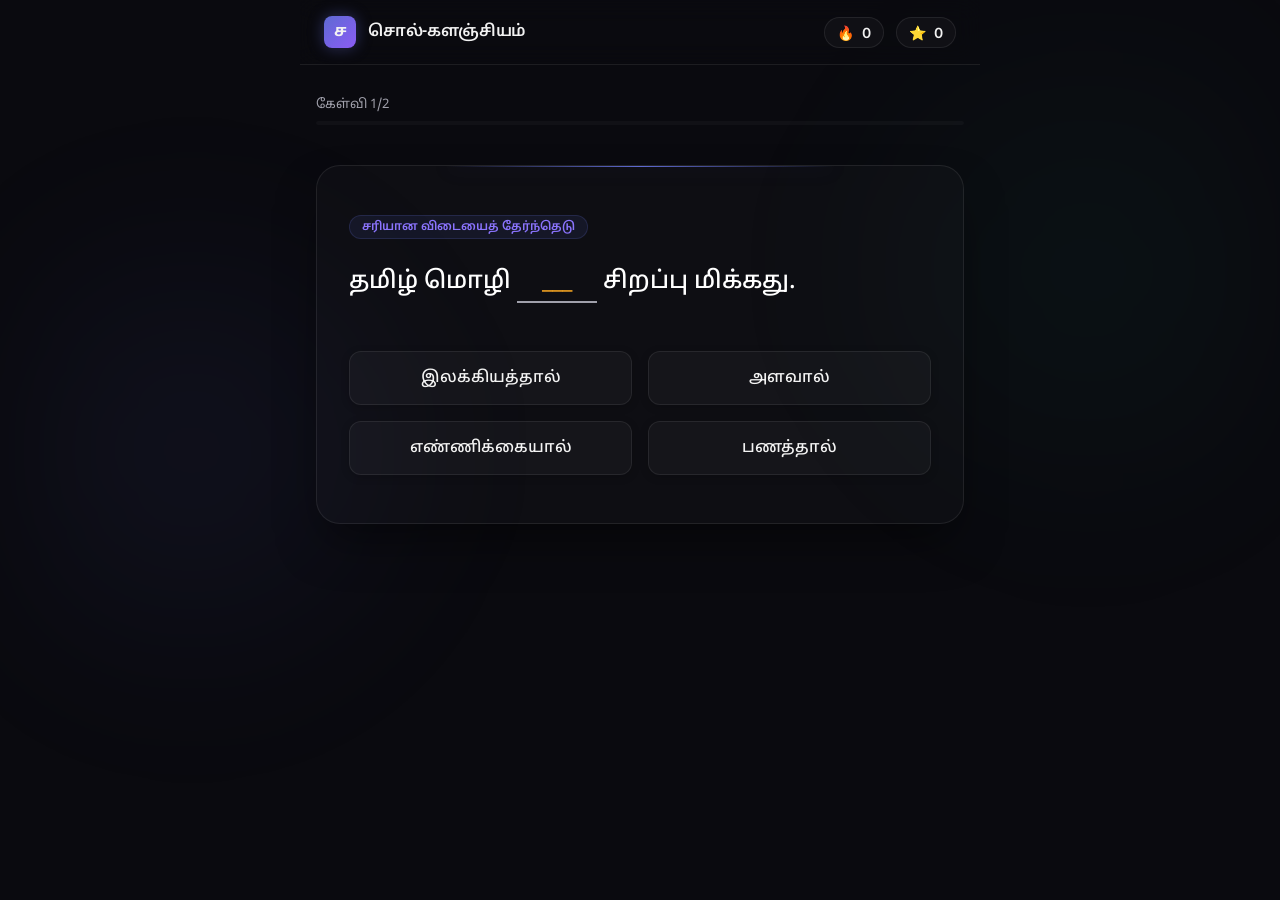
==== commit 130a05cd: "Revise quiz card content and question prompts Updated quiz card to prompt user for correct answer se" ====
--- a/templates/index.html
+++ b/templates/index.html
@@ -35,7 +35,6 @@
       <div class="progress-section">
         <div class="progress-header">
           <span class="q-count" id="q-count">கேள்வி 1/10</span>
-          <span class="accuracy" id="accuracy-rate">துல்லியம்: 100%</span>
         </div>
         <div class="progress-track">
           <div class="progress-fill" id="progress-bar"></div>
@@ -45,21 +44,22 @@
       <div class="quiz-card" id="quiz-card" role="region" aria-live="polite">
         <div class="card-glow"></div>
         <div class="question-meta">
-          <span class="badge type-badge">வாக்கியத்தை நிரப்புக</span>
-          </div>
+          <span class="badge type-badge">சரியான விடையைத் தேர்ந்தெடு</span>
+        </div>
         
         <h2 class="question-text" id="question-text">
-          தமிழ் மொழி <span class="blank-space" id="blank-space">___</span> சிறப்பு மிக்கது.
+          கேள்விகள் ஏற்றப்படுகின்றன...
         </h2>
 
         <div class="options-grid" id="options-grid">
           </div>
       </div>
-
-      <div class="feedback-toast" id="feedback-toast" role="alert"></div>
     </main>
   </div>
 
+  <script>
+    const quizData = {{ backend_data | safe }};
+  </script>
   <script src="/static/js/main.js"></script>
 </body>
 </html>
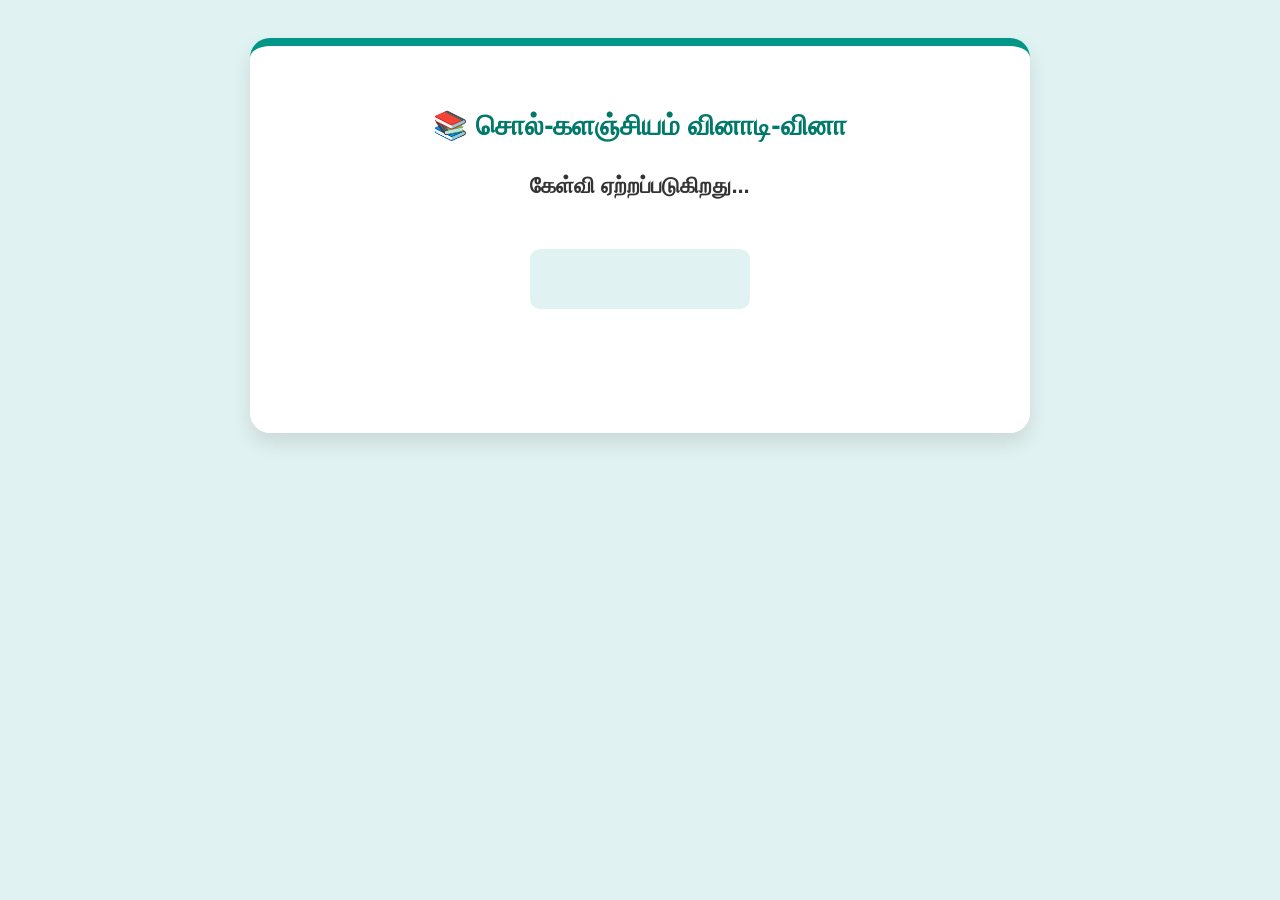
==== commit 5caf608c: "Add files via upload" ====
--- a/templates/index.html
+++ b/templates/index.html
@@ -1,65 +1,85 @@
+
 <!DOCTYPE html>
-<html lang="ta" dir="ltr" data-theme="dark">
+<html lang="ta">
 <head>
-  <meta charset="UTF-8">
-  <meta name="viewport" content="width=device-width, initial-scale=1.0, viewport-fit=cover">
-  <meta name="description" content="தமிழ் சொல்-களஞ்சியம் - சிறந்த வினாடி வினா அனுபவம்">
-  <title>சொல்-களஞ்சியம் | Premium</title>
-  
-  <link rel="preconnect" href="https://fonts.googleapis.com">
-  <link rel="preconnect" href="https://fonts.gstatic.com" crossorigin>
-  <link href="https://fonts.googleapis.com/css2?family=Inter:wght@400;500;600;700&family=Noto+Sans+Tamil:wght@400;500;600;700;800&display=swap" rel="stylesheet">
-  
-  <link rel="stylesheet" href="/static/css/style.css">
+    <meta charset="UTF-8">
+    <title>சொல்-களஞ்சியம்</title>
+    <style>
+        body { font-family: 'Segoe UI', Tahoma, Geneva, Verdana, sans-serif; background-color: #e0f2f1; text-align: center; padding: 30px; }
+        .card { background: white; padding: 40px; border-radius: 20px; box-shadow: 0 10px 20px rgba(0,0,0,0.1); max-width: 700px; margin: auto; border-top: 8px solid #009688; }
+        h2 { color: #00796b; margin-bottom: 30px; font-size: 28px;}
+        .question { font-size: 22px; color: #333; margin-bottom: 15px; font-weight: bold;}
+        .sentence { font-size: 20px; color: #555; margin-bottom: 30px; line-height: 1.5; }
+        .letters-container { margin-top: 20px; min-height: 60px; }
+        .letter-btn { background-color: #ff9800; color: white; border: none; padding: 15px 25px; font-size: 26px; margin: 8px; border-radius: 12px; cursor: pointer; box-shadow: 0 5px #e68a00; transition: 0.2s; font-weight: bold;}
+        .letter-btn:active { box-shadow: 0 0 #e68a00; transform: translateY(5px); }
+        .answer-box { font-size: 28px; font-weight: bold; color: #00796b; margin-top: 20px; min-height: 40px; padding: 10px; border-radius: 10px; background-color: #e0f2f1; display: inline-block; min-width: 200px; }
+        .next-btn { background-color: #4CAF50; color: white; padding: 12px 25px; font-size: 20px; border: none; border-radius: 8px; cursor: pointer; margin-top: 30px; display: none; box-shadow: 0 4px #388E3C; }
+        .next-btn:active { box-shadow: 0 0 #388E3C; transform: translateY(4px); }
+        .blank { color: #ff5722; font-weight: bold; }
+    </style>
 </head>
 <body>
-  <div class="bg-mesh" aria-hidden="true"></div>
+    <div class="card">
+        <h2>📚 சொல்-களஞ்சியம் வினாடி-வினா</h2>
+        <div id="question" class="question">கேள்வி ஏற்றப்படுகிறது...</div>
+        <div id="sentence" class="sentence"></div>
+        
+        <div id="answer-area" class="answer-box">விடையைச் சேர்க்கவும்</div><br>
+        <div id="letters-area" class="letters-container"></div>
+        
+        <button id="next-btn" class="next-btn" onclick="fetchQuestion()">அடுத்த கேள்வி ➔</button>
+    </div>
 
-  <div class="app-shell">
-    <nav class="navbar">
-      <div class="nav-brand">
-        <div class="brand-logo">ச</div>
-        <span class="brand-text">சொல்-களஞ்சியம்</span>
-      </div>
-      <div class="nav-metrics">
-        <div class="metric-pill streak-pill" aria-label="தொடர் வெற்றி">
-          <span class="emoji flame-anim">🔥</span> <span id="streak-counter">0</span>
-        </div>
-        <div class="metric-pill score-pill" aria-label="மதிப்பெண்">
-          <span class="emoji">⭐️</span> <span id="score-counter">0</span>
-        </div>
-      </div>
-    </nav>
+    <script>
+        let currentCorrectWord = "";
+        let currentAnswer = "";
 
-    <main class="main-container">
-      <div class="progress-section">
-        <div class="progress-header">
-          <span class="q-count" id="q-count">கேள்வி 1/10</span>
-        </div>
-        <div class="progress-track">
-          <div class="progress-fill" id="progress-bar"></div>
-        </div>
-      </div>
+        function fetchQuestion() {
+            document.getElementById('next-btn').style.display = 'none';
+            document.getElementById('answer-area').innerHTML = "";
+            document.getElementById('answer-area').style.color = "#00796b";
+            currentAnswer = "";
+            
+            fetch('/get_question')
+                .then(response => response.json())
+                .then(data => {
+                    document.getElementById('question').innerHTML = "❓ " + data.question;
+                    document.getElementById('sentence').innerHTML = data.sentence;
+                    currentCorrectWord = data.correct_word;
+                    
+                    let lettersHTML = "";
+                    data.jumbled_letters.forEach(letter => {
+                        lettersHTML += `<button class="letter-btn" onclick="addLetter('${letter}', this)">${letter}</button>`;
+                    });
+                    document.getElementById('letters-area').innerHTML = lettersHTML;
+                });
+        }
 
-      <div class="quiz-card" id="quiz-card" role="region" aria-live="polite">
-        <div class="card-glow"></div>
-        <div class="question-meta">
-          <span class="badge type-badge">சரியான விடையைத் தேர்ந்தெடு</span>
-        </div>
-        
-        <h2 class="question-text" id="question-text">
-          கேள்விகள் ஏற்றப்படுகின்றன...
-        </h2>
+        function addLetter(letter, btnElement) {
+            currentAnswer += letter;
+            document.getElementById('answer-area').innerHTML = currentAnswer;
+            btnElement.style.display = 'none'; 
+            
+            if (currentAnswer.length === currentCorrectWord.length) {
+                if (currentAnswer === currentCorrectWord) {
+                    document.getElementById('answer-area').innerHTML += " ✅ சிறப்பு!";
+                    document.getElementById('answer-area').style.color = "green";
+                    document.getElementById('next-btn').style.display = 'inline-block';
+                } else {
+                    document.getElementById('answer-area').innerHTML += " ❌ தவறு";
+                    document.getElementById('answer-area').style.color = "red";
+                    setTimeout(() => {
+                        document.getElementById('answer-area').innerHTML = "";
+                        currentAnswer = "";
+                        let buttons = document.querySelectorAll('.letter-btn');
+                        buttons.forEach(btn => btn.style.display = 'inline-block');
+                    }, 1500);
+                }
+            }
+        }
 
-        <div class="options-grid" id="options-grid">
-          </div>
-      </div>
-    </main>
-  </div>
-
-  <script>
-    const quizData = {{ backend_data | safe }};
-  </script>
-  <script src="/static/js/main.js"></script>
+        window.onload = fetchQuestion; 
+    </script>
 </body>
 </html>
